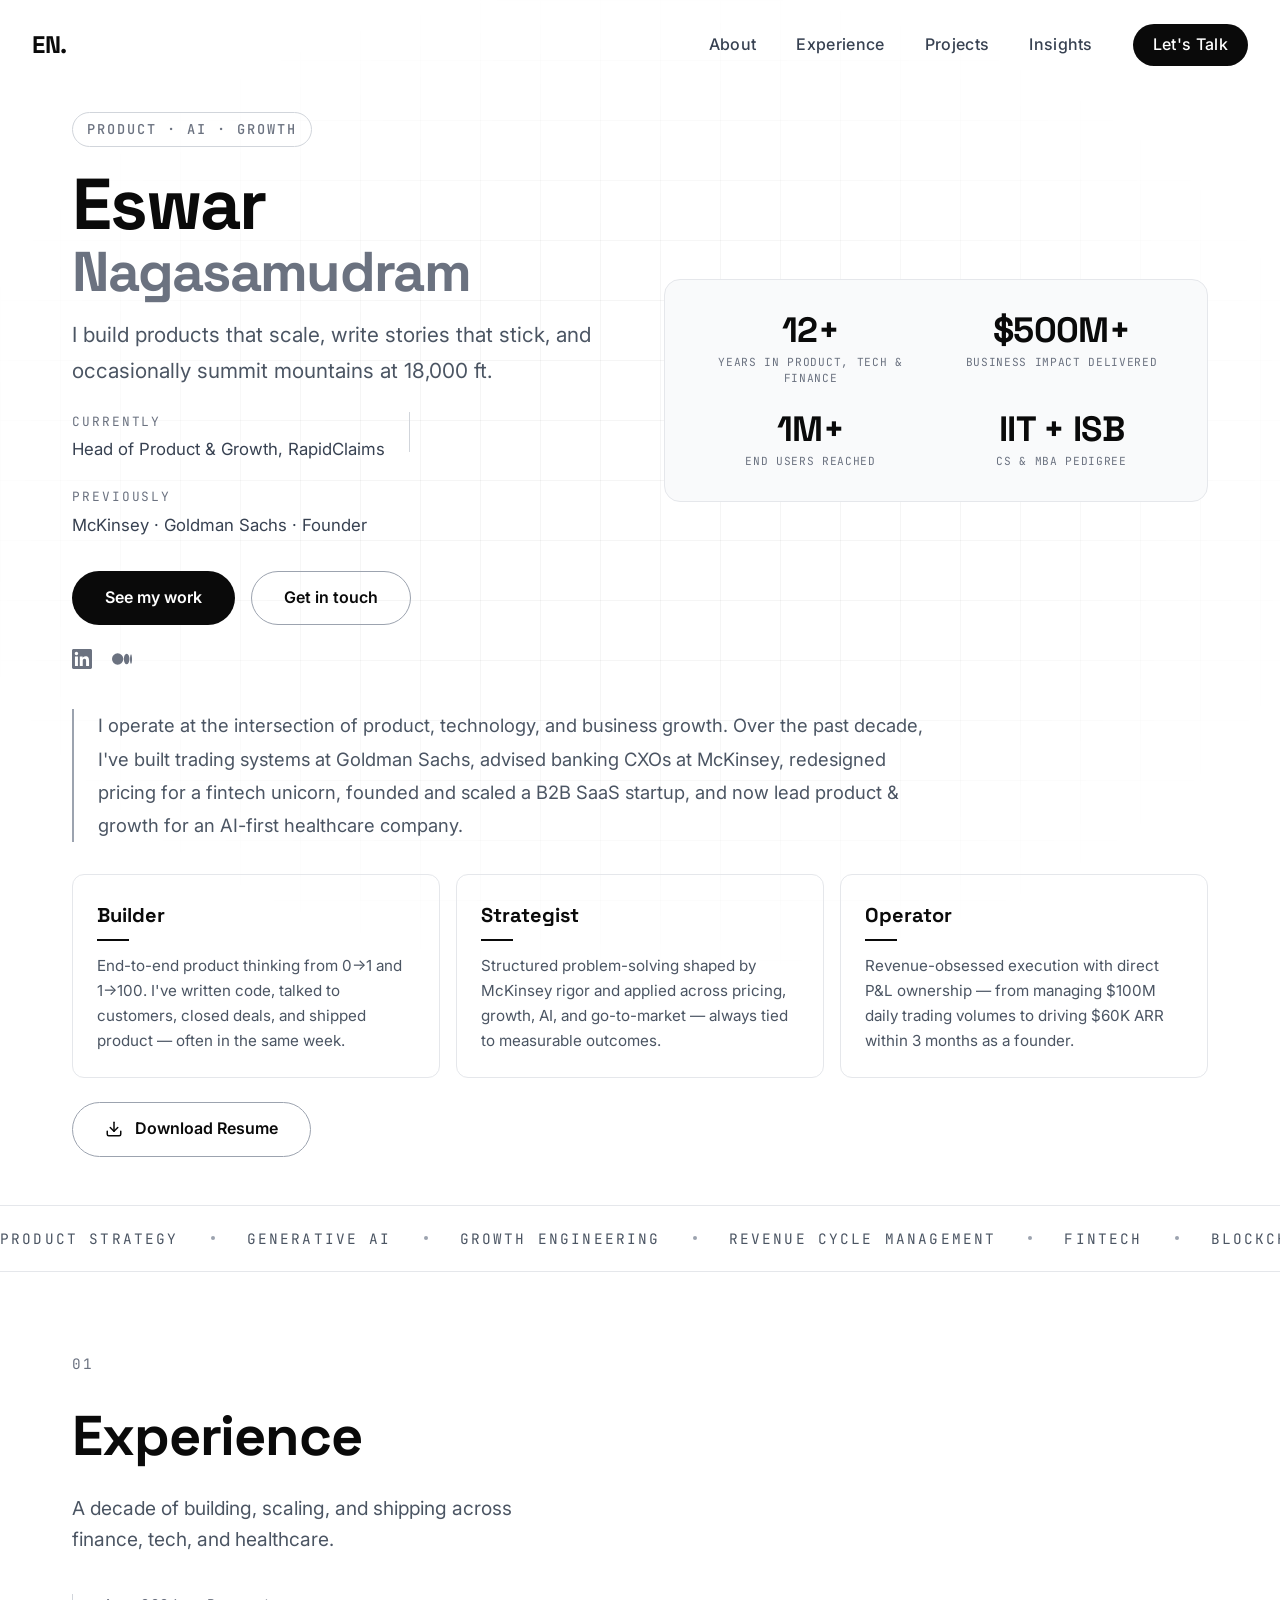
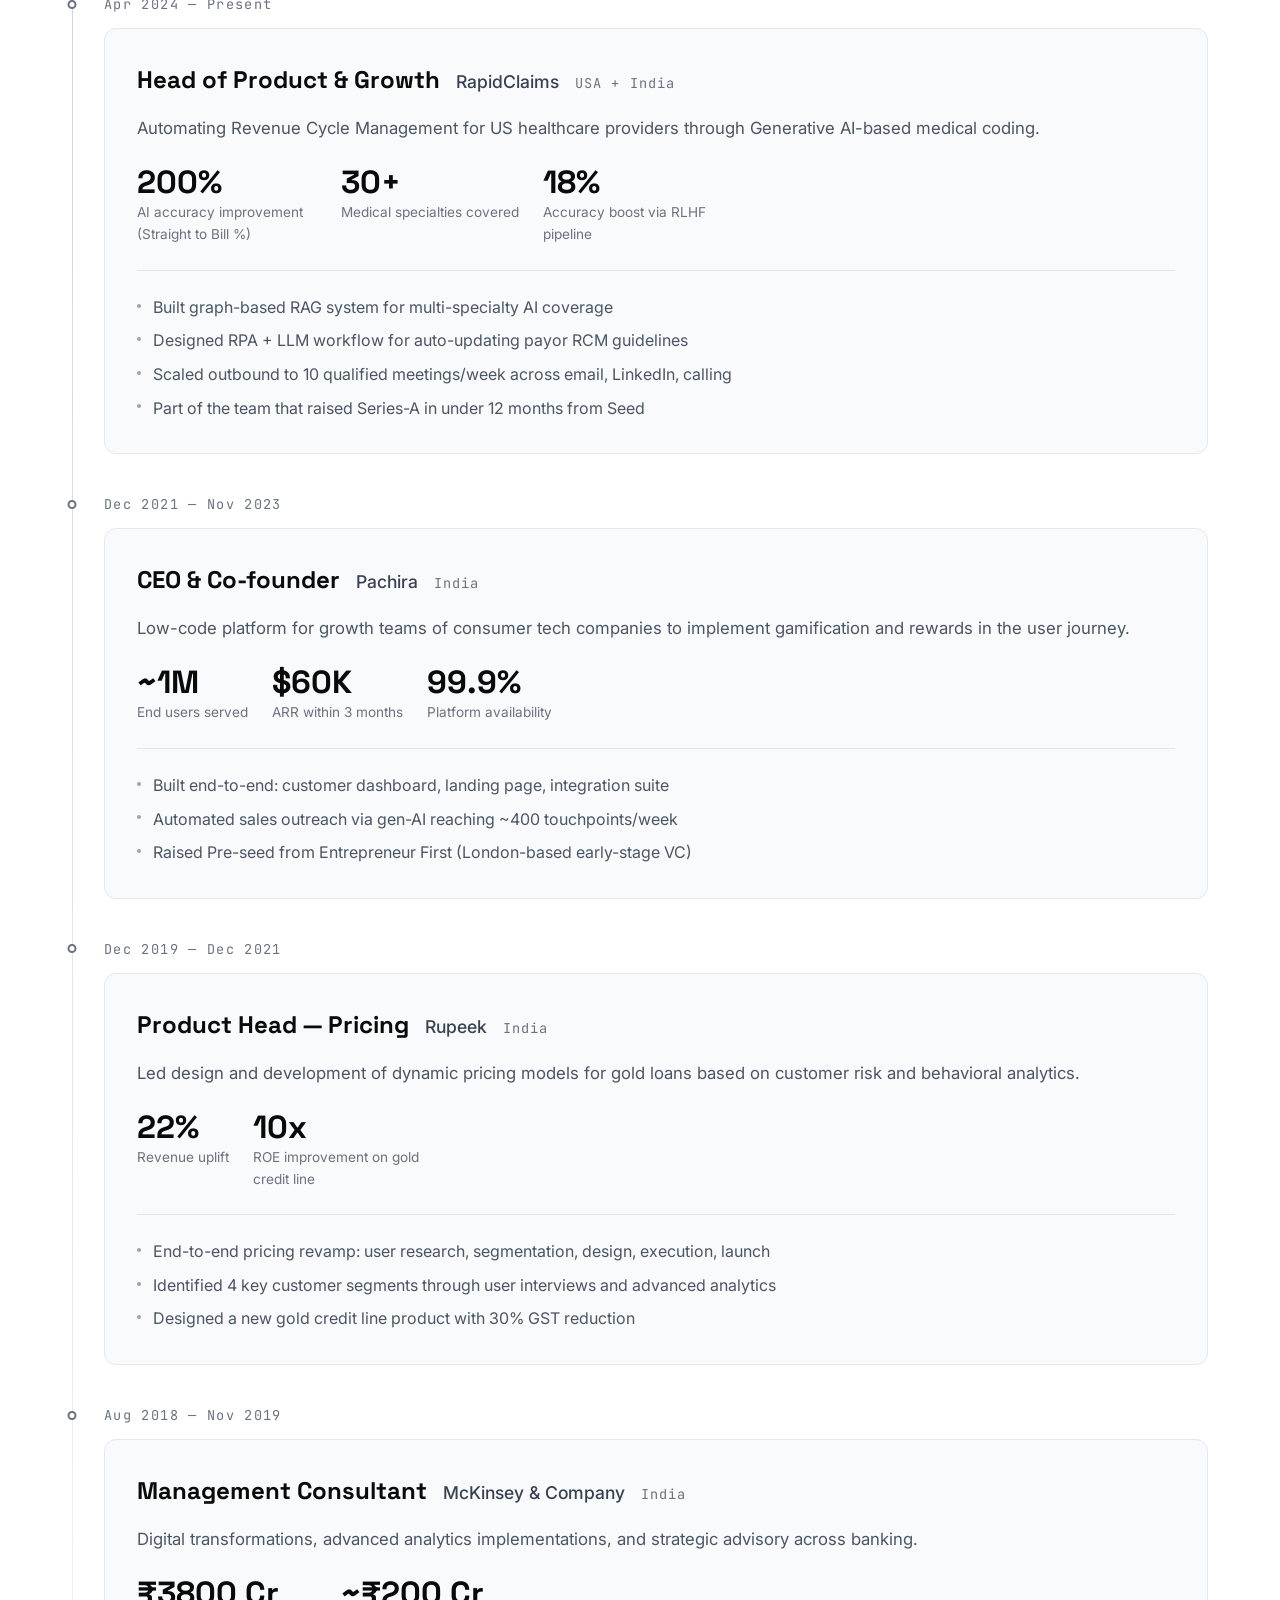
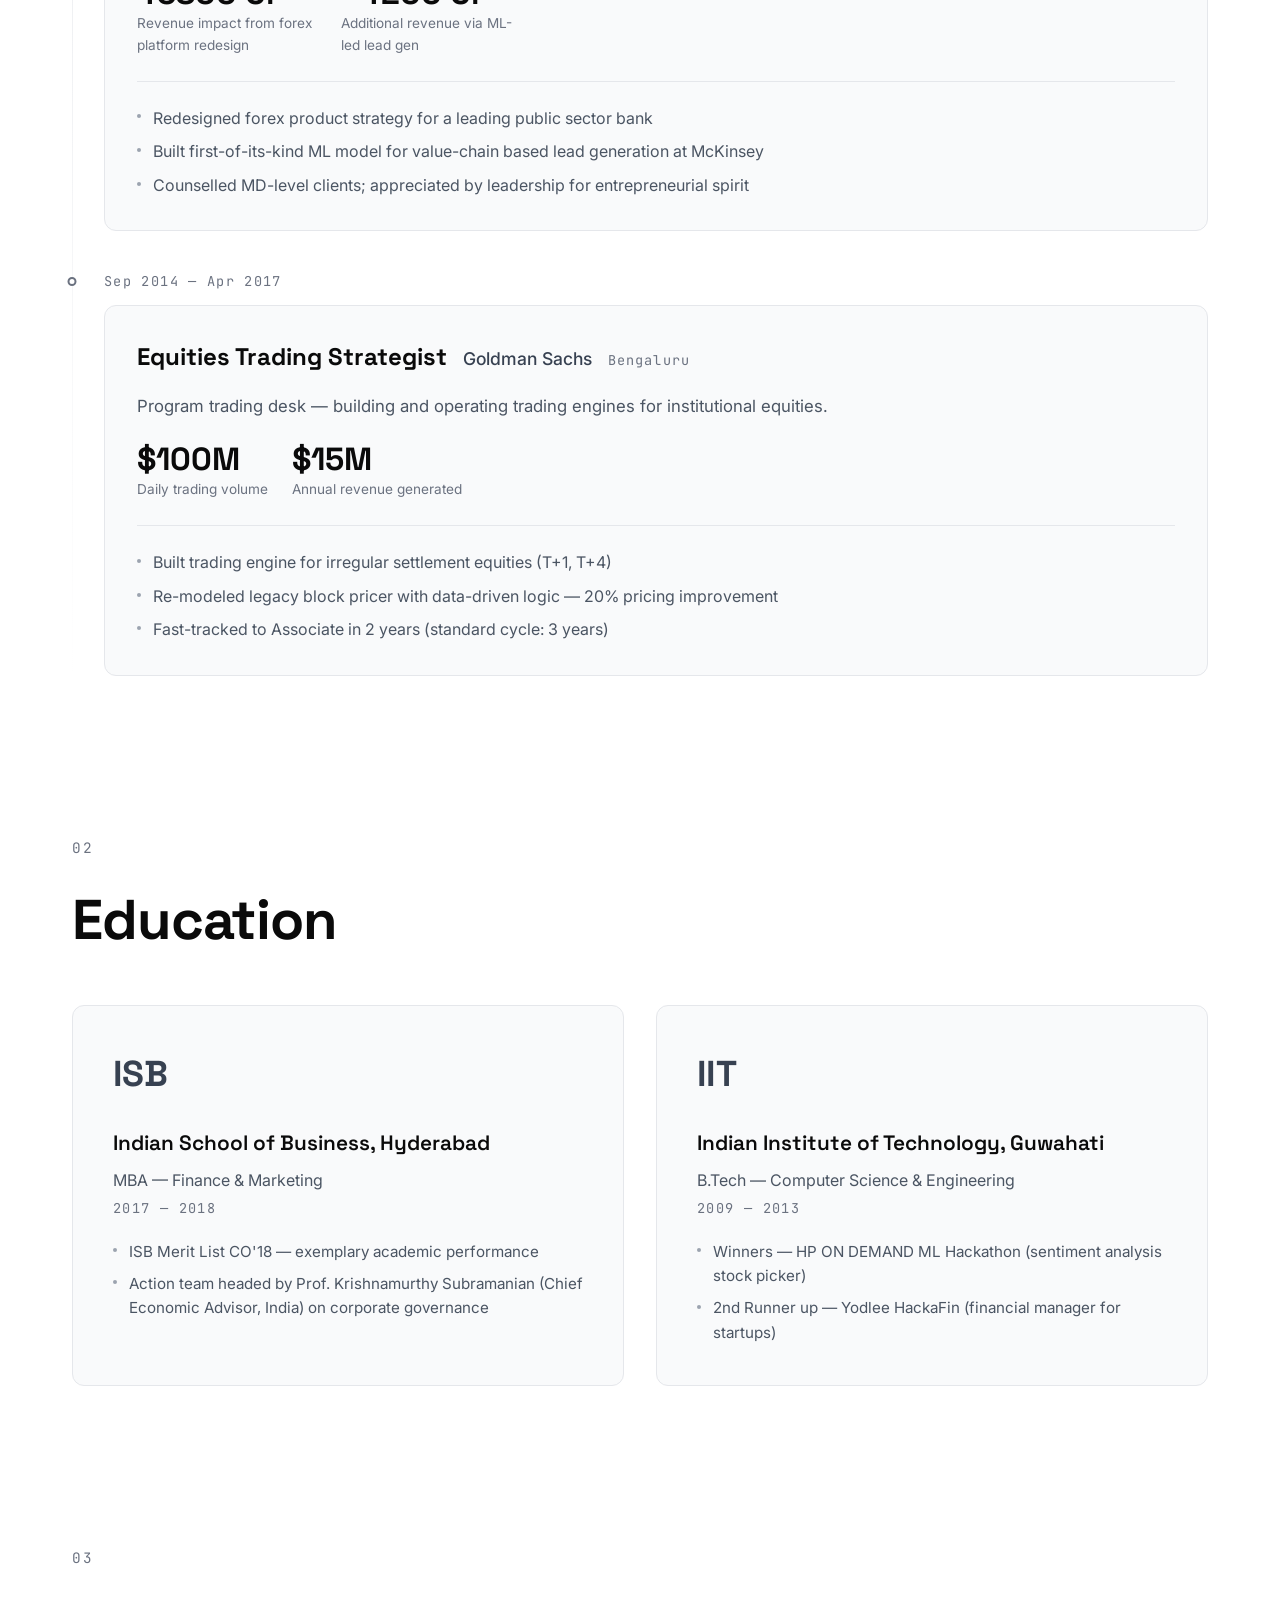
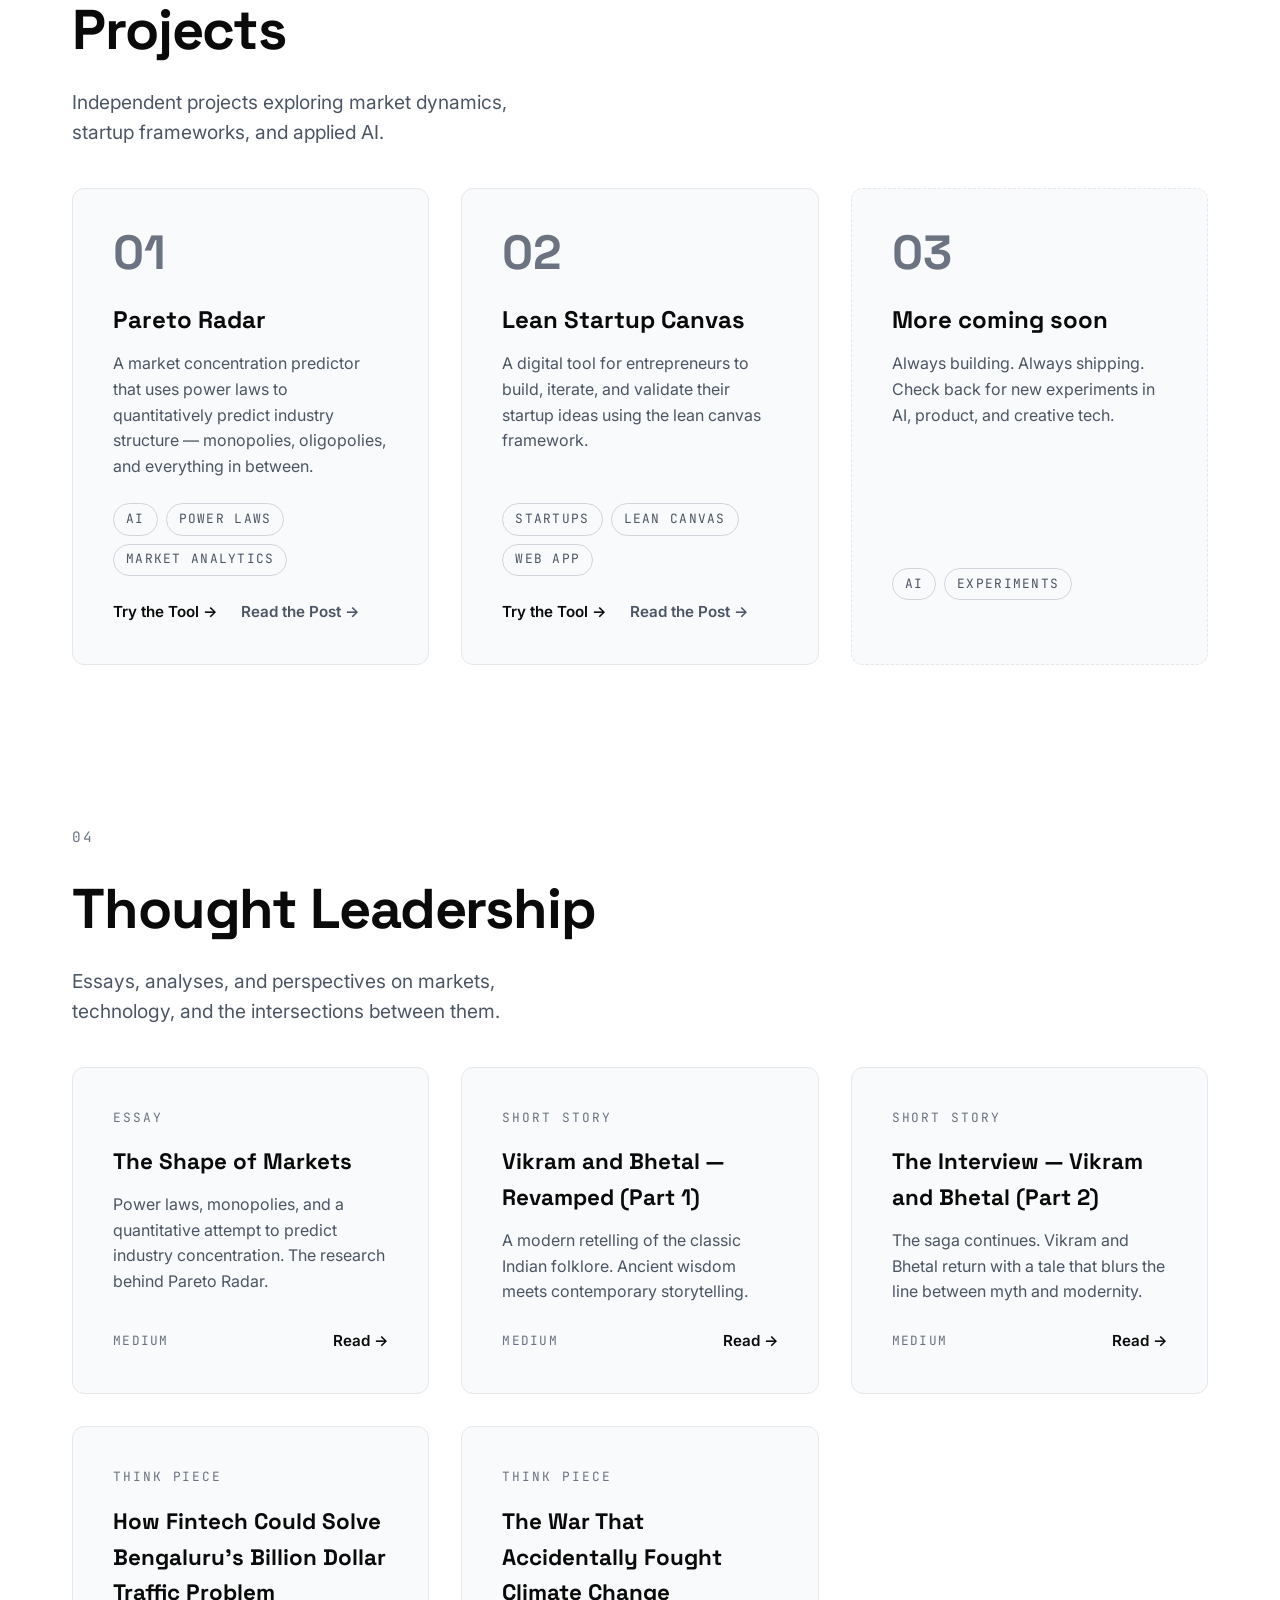
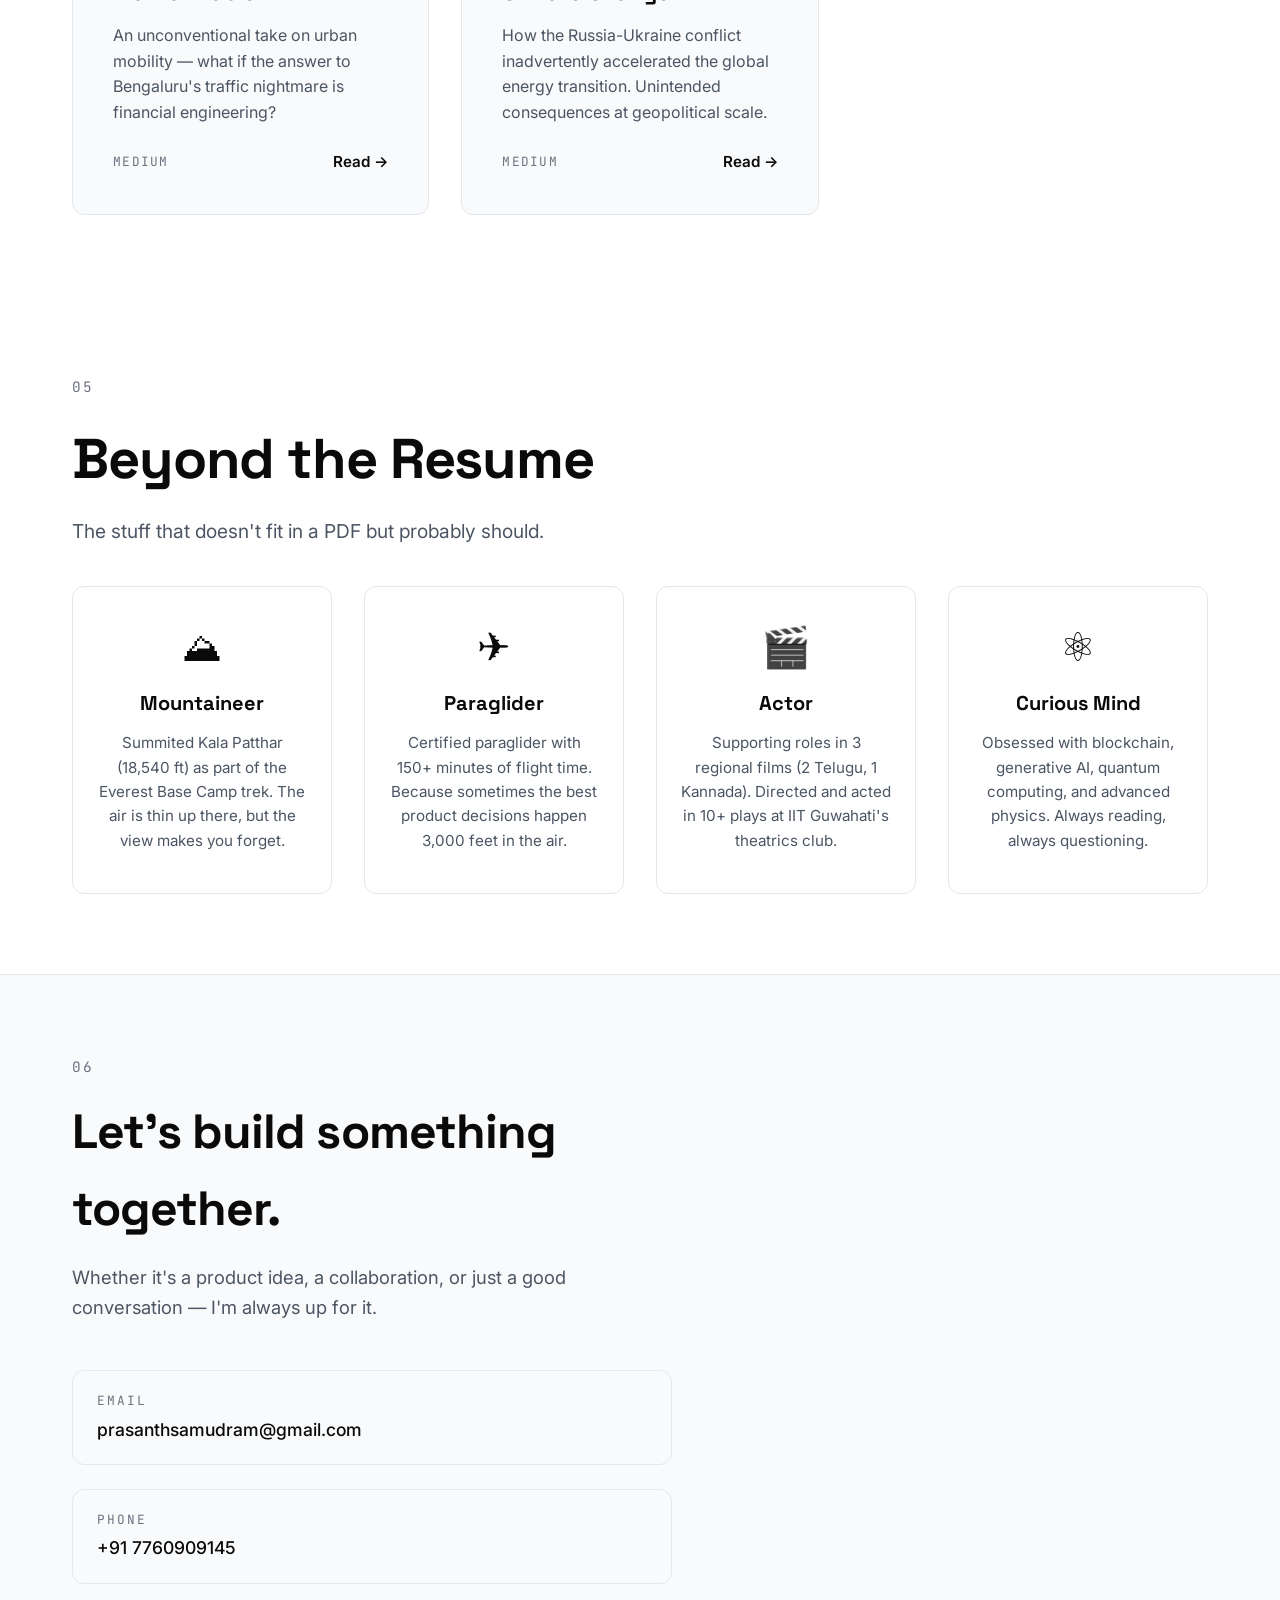
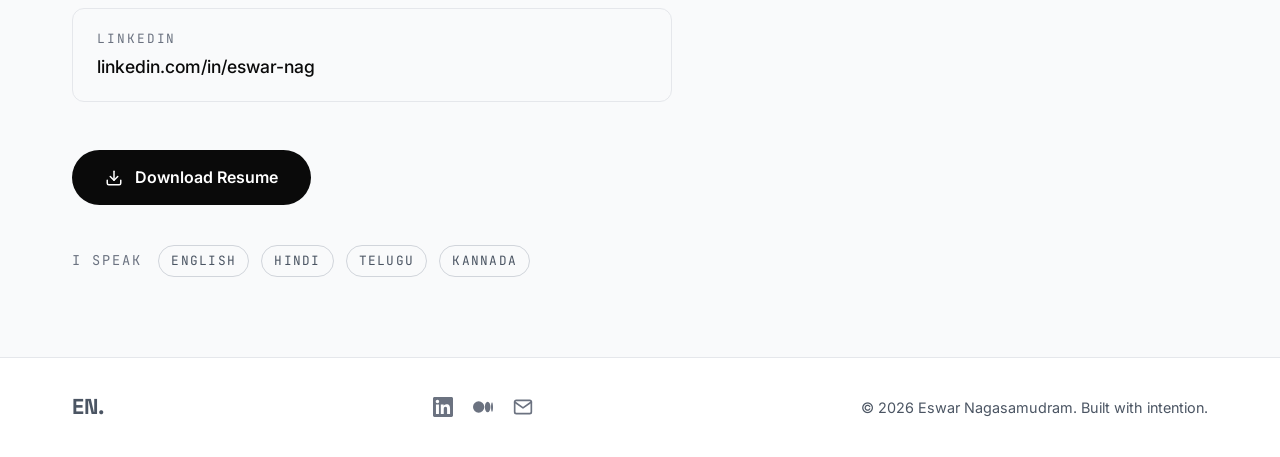
==== index.html @ 184250c2 "Merge About section into hero for a denser, more impactful first impression - Move stats grid (12+, " ====
<!DOCTYPE html>
<html lang="en">
<head>
  <meta charset="UTF-8">
  <meta name="viewport" content="width=device-width, initial-scale=1.0">
  <title>Eswar Nagasamudram — Product, AI &amp; Growth</title>
  <meta name="description" content="Eswar Nagasamudram — Product & Growth Executive. Ex-McKinsey, Goldman Sachs. IIT CS & ISB MBA. Building AI-powered products in healthcare and fintech.">
  <meta property="og:title" content="Eswar Nagasamudram — Product, AI & Growth Executive">
  <meta property="og:description" content="Product & growth executive with experience at McKinsey, Goldman Sachs, and AI-first startups. IIT CS & ISB MBA alumnus.">
  <meta property="og:type" content="website">
  <meta property="og:url" content="https://eswar-got-ai.com">
  <meta name="twitter:card" content="summary">
  <meta name="twitter:title" content="Eswar Nagasamudram — Product, AI & Growth Executive">
  <meta name="twitter:description" content="Product & growth executive. Ex-McKinsey, Goldman Sachs. Building AI-powered products.">
  <link rel="preconnect" href="https://fonts.googleapis.com">
  <link rel="preconnect" href="https://fonts.gstatic.com" crossorigin>
  <link href="https://fonts.googleapis.com/css2?family=Inter:wght@300;400;500;600;700;800;900&family=Space+Grotesk:wght@400;500;600;700&family=JetBrains+Mono:wght@400;500&display=swap" rel="stylesheet">
  <link rel="stylesheet" href="style.css">
</head>
<body>

  <!-- Cursor follower -->
  <div class="cursor-glow" id="cursorGlow"></div>

  <!-- Navigation -->
  <nav class="nav" id="nav">
    <a href="#hero" class="nav__logo">EN.</a>
    <div class="nav__links">
      <a href="#about" class="nav__link">About</a>
      <a href="#experience" class="nav__link">Experience</a>
      <a href="#projects" class="nav__link">Projects</a>
      <a href="#writing" class="nav__link">Insights</a>
      <a href="#contact" class="nav__link nav__link--cta">Let's Talk</a>
    </div>
    <button class="nav__toggle" id="navToggle" aria-label="Toggle menu">
      <span></span><span></span>
    </button>
  </nav>

  <!-- Mobile menu -->
  <div class="mobile-menu" id="mobileMenu">
    <a href="#about" class="mobile-menu__link">About</a>
    <a href="#experience" class="mobile-menu__link">Experience</a>
    <a href="#projects" class="mobile-menu__link">Projects</a>
    <a href="#writing" class="mobile-menu__link">Insights</a>
    <a href="#contact" class="mobile-menu__link">Let's Talk</a>
  </div>

  <!-- Hero -->
  <section class="hero" id="hero">
    <div class="hero__grid-bg"></div>
    <div class="container">
      <div class="hero__top" id="about">
        <div class="hero__intro">
          <div class="hero__badge reveal">Product &middot; AI &middot; Growth</div>
          <h1 class="hero__name reveal">
            <span class="hero__name-line">Eswar</span>
            <span class="hero__name-line hero__name-line--outline">Nagasamudram</span>
          </h1>
          <p class="hero__tagline reveal">
            I build products that scale, write stories that stick, and occasionally summit mountains at 18,000 ft.
          </p>
          <div class="hero__meta reveal">
            <span class="hero__meta-item">
              <span class="hero__meta-label">Currently</span>
              Head of Product &amp; Growth, RapidClaims
            </span>
            <span class="hero__meta-divider"></span>
            <span class="hero__meta-item">
              <span class="hero__meta-label">Previously</span>
              McKinsey &middot; Goldman Sachs &middot; Founder
            </span>
          </div>
          <div class="hero__actions reveal">
            <a href="#experience" class="btn btn--primary">See my work</a>
            <a href="#contact" class="btn btn--ghost">Get in touch</a>
          </div>
          <div class="hero__social reveal">
            <a href="https://www.linkedin.com/in/eswar-nag/" target="_blank" rel="noopener" class="hero__social-link" aria-label="LinkedIn">
              <svg width="20" height="20" viewBox="0 0 24 24" fill="currentColor"><path d="M20.447 20.452h-3.554v-5.569c0-1.328-.027-3.037-1.852-3.037-1.853 0-2.136 1.445-2.136 2.939v5.667H9.351V9h3.414v1.561h.046c.477-.9 1.637-1.85 3.37-1.85 3.601 0 4.267 2.37 4.267 5.455v6.286zM5.337 7.433c-1.144 0-2.063-.926-2.063-2.065 0-1.138.92-2.063 2.063-2.063 1.14 0 2.064.925 2.064 2.063 0 1.139-.925 2.065-2.064 2.065zm1.782 13.019H3.555V9h3.564v11.452zM22.225 0H1.771C.792 0 0 .774 0 1.729v20.542C0 23.227.792 24 1.771 24h20.451C23.2 24 24 23.227 24 22.271V1.729C24 .774 23.2 0 22.222 0h.003z"/></svg>
            </a>
            <a href="https://medium.com/@eswarprasanth" target="_blank" rel="noopener" class="hero__social-link" aria-label="Medium">
              <svg width="20" height="20" viewBox="0 0 24 24" fill="currentColor"><path d="M13.54 12a6.8 6.8 0 01-6.77 6.82A6.8 6.8 0 010 12a6.8 6.8 0 016.77-6.82A6.8 6.8 0 0113.54 12zM20.96 12c0 3.54-1.51 6.42-3.38 6.42-1.87 0-3.39-2.88-3.39-6.42s1.52-6.42 3.39-6.42 3.38 2.88 3.38 6.42M24 12c0 3.17-.53 5.75-1.19 5.75-.66 0-1.19-2.58-1.19-5.75s.53-5.75 1.19-5.75C23.47 6.25 24 8.83 24 12z"/></svg>
            </a>
          </div>
        </div>
        <div class="hero__stats reveal">
          <div class="stat">
            <span class="stat__number">12+</span>
            <span class="stat__label">Years in Product, Tech & Finance</span>
          </div>
          <div class="stat">
            <span class="stat__number">$500M+</span>
            <span class="stat__label">Business Impact Delivered</span>
          </div>
          <div class="stat">
            <span class="stat__number">1M+</span>
            <span class="stat__label">End Users Reached</span>
          </div>
          <div class="stat">
            <span class="stat__number">IIT + ISB</span>
            <span class="stat__label">CS & MBA Pedigree</span>
          </div>
        </div>
      </div>
      <div class="hero__summary reveal">
        <p>I operate at the intersection of product, technology, and business growth. Over the past decade, I've built trading systems at Goldman Sachs, advised banking CXOs at McKinsey, redesigned pricing for a fintech unicorn, founded and scaled a B2B SaaS startup, and now lead product & growth for an AI-first healthcare company.</p>
      </div>
      <div class="hero__pillars reveal">
        <div class="pillar">
          <h3 class="pillar__title">Builder</h3>
          <p class="pillar__desc">End-to-end product thinking from 0→1 and 1→100. I've written code, talked to customers, closed deals, and shipped product — often in the same week.</p>
        </div>
        <div class="pillar">
          <h3 class="pillar__title">Strategist</h3>
          <p class="pillar__desc">Structured problem-solving shaped by McKinsey rigor and applied across pricing, growth, AI, and go-to-market — always tied to measurable outcomes.</p>
        </div>
        <div class="pillar">
          <h3 class="pillar__title">Operator</h3>
          <p class="pillar__desc">Revenue-obsessed execution with direct P&L ownership — from managing $100M daily trading volumes to driving $60K ARR within 3 months as a founder.</p>
        </div>
      </div>
      <div class="hero__cta reveal">
        <a href="EswarNagasamudram_product.pdf" target="_blank" class="btn btn--ghost">
          <svg width="18" height="18" viewBox="0 0 24 24" fill="none" stroke="currentColor" stroke-width="2" stroke-linecap="round" stroke-linejoin="round"><path d="M21 15v4a2 2 0 0 1-2 2H5a2 2 0 0 1-2-2v-4"/><polyline points="7 10 12 15 17 10"/><line x1="12" y1="15" x2="12" y2="3"/></svg>
          Download Resume
        </a>
      </div>
    </div>
  </section>

  <!-- About strip -->
  <section class="about-strip">
    <div class="marquee">
      <div class="marquee__inner">
        <span>Product Strategy</span><span class="marquee__dot"></span>
        <span>Generative AI</span><span class="marquee__dot"></span>
        <span>Growth Engineering</span><span class="marquee__dot"></span>
        <span>Revenue Cycle Management</span><span class="marquee__dot"></span>
        <span>Fintech</span><span class="marquee__dot"></span>
        <span>Blockchain</span><span class="marquee__dot"></span>
        <span>Pricing Analytics</span><span class="marquee__dot"></span>
        <span>Creative Writing</span><span class="marquee__dot"></span>
        <span>Paragliding</span><span class="marquee__dot"></span>
        <span>Product Strategy</span><span class="marquee__dot"></span>
        <span>Generative AI</span><span class="marquee__dot"></span>
        <span>Growth Engineering</span><span class="marquee__dot"></span>
        <span>Revenue Cycle Management</span><span class="marquee__dot"></span>
        <span>Fintech</span><span class="marquee__dot"></span>
        <span>Blockchain</span><span class="marquee__dot"></span>
        <span>Pricing Analytics</span><span class="marquee__dot"></span>
        <span>Creative Writing</span><span class="marquee__dot"></span>
        <span>Paragliding</span><span class="marquee__dot"></span>
      </div>
    </div>
  </section>

  <!-- Experience -->
  <section class="section experience" id="experience">
    <div class="container">
      <div class="section__header reveal">
        <span class="section__number">01</span>
        <h2 class="section__title">Experience</h2>
        <p class="section__subtitle">A decade of building, scaling, and shipping across finance, tech, and healthcare.</p>
      </div>

      <div class="timeline">

        <div class="timeline__item reveal">
          <div class="timeline__marker"></div>
          <div class="timeline__date">Apr 2024 — Present</div>
          <div class="timeline__card">
            <div class="timeline__header">
              <h3 class="timeline__role">Head of Product &amp; Growth</h3>
              <span class="timeline__company">RapidClaims</span>
              <span class="timeline__location">USA + India</span>
            </div>
            <p class="timeline__desc">Automating Revenue Cycle Management for US healthcare providers through Generative AI-based medical coding.</p>
            <div class="timeline__highlights">
              <div class="timeline__highlight">
                <span class="timeline__highlight-metric">200%</span>
                <span class="timeline__highlight-label">AI accuracy improvement (Straight to Bill %)</span>
              </div>
              <div class="timeline__highlight">
                <span class="timeline__highlight-metric">30+</span>
                <span class="timeline__highlight-label">Medical specialties covered</span>
              </div>
              <div class="timeline__highlight">
                <span class="timeline__highlight-metric">18%</span>
                <span class="timeline__highlight-label">Accuracy boost via RLHF pipeline</span>
              </div>
            </div>
            <ul class="timeline__details">
              <li>Built graph-based RAG system for multi-specialty AI coverage</li>
              <li>Designed RPA + LLM workflow for auto-updating payor RCM guidelines</li>
              <li>Scaled outbound to 10 qualified meetings/week across email, LinkedIn, calling</li>
              <li>Part of the team that raised Series-A in under 12 months from Seed</li>
            </ul>
          </div>
        </div>

        <div class="timeline__item reveal">
          <div class="timeline__marker"></div>
          <div class="timeline__date">Dec 2021 — Nov 2023</div>
          <div class="timeline__card">
            <div class="timeline__header">
              <h3 class="timeline__role">CEO &amp; Co-founder</h3>
              <span class="timeline__company">Pachira</span>
              <span class="timeline__location">India</span>
            </div>
            <p class="timeline__desc">Low-code platform for growth teams of consumer tech companies to implement gamification and rewards in the user journey.</p>
            <div class="timeline__highlights">
              <div class="timeline__highlight">
                <span class="timeline__highlight-metric">~1M</span>
                <span class="timeline__highlight-label">End users served</span>
              </div>
              <div class="timeline__highlight">
                <span class="timeline__highlight-metric">$60K</span>
                <span class="timeline__highlight-label">ARR within 3 months</span>
              </div>
              <div class="timeline__highlight">
                <span class="timeline__highlight-metric">99.9%</span>
                <span class="timeline__highlight-label">Platform availability</span>
              </div>
            </div>
            <ul class="timeline__details">
              <li>Built end-to-end: customer dashboard, landing page, integration suite</li>
              <li>Automated sales outreach via gen-AI reaching ~400 touchpoints/week</li>
              <li>Raised Pre-seed from Entrepreneur First (London-based early-stage VC)</li>
            </ul>
          </div>
        </div>

        <div class="timeline__item reveal">
          <div class="timeline__marker"></div>
          <div class="timeline__date">Dec 2019 — Dec 2021</div>
          <div class="timeline__card">
            <div class="timeline__header">
              <h3 class="timeline__role">Product Head — Pricing</h3>
              <span class="timeline__company">Rupeek</span>
              <span class="timeline__location">India</span>
            </div>
            <p class="timeline__desc">Led design and development of dynamic pricing models for gold loans based on customer risk and behavioral analytics.</p>
            <div class="timeline__highlights">
              <div class="timeline__highlight">
                <span class="timeline__highlight-metric">22%</span>
                <span class="timeline__highlight-label">Revenue uplift</span>
              </div>
              <div class="timeline__highlight">
                <span class="timeline__highlight-metric">10x</span>
                <span class="timeline__highlight-label">ROE improvement on gold credit line</span>
              </div>
            </div>
            <ul class="timeline__details">
              <li>End-to-end pricing revamp: user research, segmentation, design, execution, launch</li>
              <li>Identified 4 key customer segments through user interviews and advanced analytics</li>
              <li>Designed a new gold credit line product with 30% GST reduction</li>
            </ul>
          </div>
        </div>

        <div class="timeline__item reveal">
          <div class="timeline__marker"></div>
          <div class="timeline__date">Aug 2018 — Nov 2019</div>
          <div class="timeline__card">
            <div class="timeline__header">
              <h3 class="timeline__role">Management Consultant</h3>
              <span class="timeline__company">McKinsey &amp; Company</span>
              <span class="timeline__location">India</span>
            </div>
            <p class="timeline__desc">Digital transformations, advanced analytics implementations, and strategic advisory across banking.</p>
            <div class="timeline__highlights">
              <div class="timeline__highlight">
                <span class="timeline__highlight-metric">₹3800 Cr</span>
                <span class="timeline__highlight-label">Revenue impact from forex platform redesign</span>
              </div>
              <div class="timeline__highlight">
                <span class="timeline__highlight-metric">~₹200 Cr</span>
                <span class="timeline__highlight-label">Additional revenue via ML-led lead gen</span>
              </div>
            </div>
            <ul class="timeline__details">
              <li>Redesigned forex product strategy for a leading public sector bank</li>
              <li>Built first-of-its-kind ML model for value-chain based lead generation at McKinsey</li>
              <li>Counselled MD-level clients; appreciated by leadership for entrepreneurial spirit</li>
            </ul>
          </div>
        </div>

        <div class="timeline__item reveal">
          <div class="timeline__marker"></div>
          <div class="timeline__date">Sep 2014 — Apr 2017</div>
          <div class="timeline__card">
            <div class="timeline__header">
              <h3 class="timeline__role">Equities Trading Strategist</h3>
              <span class="timeline__company">Goldman Sachs</span>
              <span class="timeline__location">Bengaluru</span>
            </div>
            <p class="timeline__desc">Program trading desk — building and operating trading engines for institutional equities.</p>
            <div class="timeline__highlights">
              <div class="timeline__highlight">
                <span class="timeline__highlight-metric">$100M</span>
                <span class="timeline__highlight-label">Daily trading volume</span>
              </div>
              <div class="timeline__highlight">
                <span class="timeline__highlight-metric">$15M</span>
                <span class="timeline__highlight-label">Annual revenue generated</span>
              </div>
            </div>
            <ul class="timeline__details">
              <li>Built trading engine for irregular settlement equities (T+1, T+4)</li>
              <li>Re-modeled legacy block pricer with data-driven logic — 20% pricing improvement</li>
              <li>Fast-tracked to Associate in 2 years (standard cycle: 3 years)</li>
            </ul>
          </div>
        </div>

      </div>
    </div>
  </section>

  <!-- Education -->
  <section class="section education" id="education">
    <div class="container">
      <div class="section__header reveal">
        <span class="section__number">02</span>
        <h2 class="section__title">Education</h2>
      </div>
      <div class="edu-grid">
        <div class="edu-card reveal">
          <div class="edu-card__logo">ISB</div>
          <h3 class="edu-card__school">Indian School of Business, Hyderabad</h3>
          <p class="edu-card__degree">MBA — Finance &amp; Marketing</p>
          <p class="edu-card__year">2017 — 2018</p>
          <ul class="edu-card__highlights">
            <li>ISB Merit List CO'18 — exemplary academic performance</li>
            <li>Action team headed by Prof. Krishnamurthy Subramanian (Chief Economic Advisor, India) on corporate governance</li>
          </ul>
        </div>
        <div class="edu-card reveal">
          <div class="edu-card__logo">IIT</div>
          <h3 class="edu-card__school">Indian Institute of Technology, Guwahati</h3>
          <p class="edu-card__degree">B.Tech — Computer Science &amp; Engineering</p>
          <p class="edu-card__year">2009 — 2013</p>
          <ul class="edu-card__highlights">
            <li>Winners — HP ON DEMAND ML Hackathon (sentiment analysis stock picker)</li>
            <li>2nd Runner up — Yodlee HackaFin (financial manager for startups)</li>
          </ul>
        </div>
      </div>
    </div>
  </section>

  <!-- Projects -->
  <section class="section projects" id="projects">
    <div class="container">
      <div class="section__header reveal">
        <span class="section__number">03</span>
        <h2 class="section__title">Projects</h2>
        <p class="section__subtitle">Independent projects exploring market dynamics, startup frameworks, and applied AI.</p>
      </div>
      <div class="projects-grid">

        <div class="project-card reveal">
          <div class="project-card__number">01</div>
          <h3 class="project-card__title">Pareto Radar</h3>
          <p class="project-card__desc">A market concentration predictor that uses power laws to quantitatively predict industry structure — monopolies, oligopolies, and everything in between.</p>
          <div class="project-card__tags">
            <span class="tag">AI</span>
            <span class="tag">Power Laws</span>
            <span class="tag">Market Analytics</span>
          </div>
          <div class="project-card__links">
            <a href="https://paretoradar-app.netlify.app/" target="_blank" rel="noopener" class="project-card__link">Try the Tool &rarr;</a>
            <a href="https://medium.com/@eswarprasanth/the-shape-of-markets-power-laws-monopolies-and-a-quantitative-attempt-to-predict-industry-98d240154e02" target="_blank" rel="noopener" class="project-card__link project-card__link--secondary">Read the Post &rarr;</a>
          </div>
        </div>

        <div class="project-card reveal">
          <div class="project-card__number">02</div>
          <h3 class="project-card__title">Lean Startup Canvas</h3>
          <p class="project-card__desc">A digital tool for entrepreneurs to build, iterate, and validate their startup ideas using the lean canvas framework.</p>
          <div class="project-card__tags">
            <span class="tag">Startups</span>
            <span class="tag">Lean Canvas</span>
            <span class="tag">Web App</span>
          </div>
          <div class="project-card__links">
            <a href="https://lean-start-up-canvas.netlify.app/" target="_blank" rel="noopener" class="project-card__link">Try the Tool &rarr;</a>
            <a href="https://www.linkedin.com/feed/update/urn:li:activity:7439911584811950080/" target="_blank" rel="noopener" class="project-card__link project-card__link--secondary">Read the Post &rarr;</a>
          </div>
        </div>

        <div class="project-card project-card--coming reveal">
          <div class="project-card__number">03</div>
          <h3 class="project-card__title">More coming soon</h3>
          <p class="project-card__desc">Always building. Always shipping. Check back for new experiments in AI, product, and creative tech.</p>
          <div class="project-card__tags">
            <span class="tag">AI</span>
            <span class="tag">Experiments</span>
          </div>
        </div>

      </div>
    </div>
  </section>

  <!-- Writing -->
  <section class="section writing" id="writing">
    <div class="container">
      <div class="section__header reveal">
        <span class="section__number">04</span>
        <h2 class="section__title">Thought Leadership</h2>
        <p class="section__subtitle">Essays, analyses, and perspectives on markets, technology, and the intersections between them.</p>
      </div>
      <div class="writing-grid">

        <article class="writing-card reveal">
          <div class="writing-card__type">Essay</div>
          <h3 class="writing-card__title">The Shape of Markets</h3>
          <p class="writing-card__excerpt">Power laws, monopolies, and a quantitative attempt to predict industry concentration. The research behind Pareto Radar.</p>
          <div class="writing-card__footer">
            <span class="writing-card__platform">Medium</span>
            <a href="https://medium.com/@eswarprasanth/the-shape-of-markets-power-laws-monopolies-and-a-quantitative-attempt-to-predict-industry-98d240154e02" target="_blank" rel="noopener" class="writing-card__read">Read &rarr;</a>
          </div>
        </article>

        <article class="writing-card reveal">
          <div class="writing-card__type">Short Story</div>
          <h3 class="writing-card__title">Vikram and Bhetal — Revamped (Part 1)</h3>
          <p class="writing-card__excerpt">A modern retelling of the classic Indian folklore. Ancient wisdom meets contemporary storytelling.</p>
          <div class="writing-card__footer">
            <span class="writing-card__platform">Medium</span>
            <a href="https://medium.com/@eswarprasanth/vikram-and-bhetal-revamped-9a520a093a76" target="_blank" rel="noopener" class="writing-card__read">Read &rarr;</a>
          </div>
        </article>

        <article class="writing-card reveal">
          <div class="writing-card__type">Short Story</div>
          <h3 class="writing-card__title">The Interview — Vikram and Bhetal (Part 2)</h3>
          <p class="writing-card__excerpt">The saga continues. Vikram and Bhetal return with a tale that blurs the line between myth and modernity.</p>
          <div class="writing-card__footer">
            <span class="writing-card__platform">Medium</span>
            <a href="https://medium.com/@eswarprasanth/the-interview-1eab79302383" target="_blank" rel="noopener" class="writing-card__read">Read &rarr;</a>
          </div>
        </article>

        <article class="writing-card reveal">
          <div class="writing-card__type">Think Piece</div>
          <h3 class="writing-card__title">How Fintech Could Solve Bengaluru's Billion Dollar Traffic Problem</h3>
          <p class="writing-card__excerpt">An unconventional take on urban mobility — what if the answer to Bengaluru's traffic nightmare is financial engineering?</p>
          <div class="writing-card__footer">
            <span class="writing-card__platform">Medium</span>
            <a href="https://medium.com/@eswarprasanth/how-fin-tech-could-solve-bengalurus-billion-dollar-traffic-problem-05c61de27388" target="_blank" rel="noopener" class="writing-card__read">Read &rarr;</a>
          </div>
        </article>

        <article class="writing-card reveal">
          <div class="writing-card__type">Think Piece</div>
          <h3 class="writing-card__title">The War That Accidentally Fought Climate Change</h3>
          <p class="writing-card__excerpt">How the Russia-Ukraine conflict inadvertently accelerated the global energy transition. Unintended consequences at geopolitical scale.</p>
          <div class="writing-card__footer">
            <span class="writing-card__platform">Medium</span>
            <a href="https://medium.com/@eswarprasanth/the-war-that-accidentally-fought-climate-change-05bc7efc87f2" target="_blank" rel="noopener" class="writing-card__read">Read &rarr;</a>
          </div>
        </article>

      </div>
    </div>
  </section>

  <!-- Extracurriculars / The Other Side -->
  <section class="section extras" id="extras">
    <div class="container">
      <div class="section__header reveal">
        <span class="section__number">05</span>
        <h2 class="section__title">Beyond the Resume</h2>
        <p class="section__subtitle">The stuff that doesn't fit in a PDF but probably should.</p>
      </div>
      <div class="extras-grid">
        <div class="extra-card reveal">
          <div class="extra-card__icon">&#9968;</div>
          <h3 class="extra-card__title">Mountaineer</h3>
          <p class="extra-card__desc">Summited Kala Patthar (18,540 ft) as part of the Everest Base Camp trek. The air is thin up there, but the view makes you forget.</p>
        </div>
        <div class="extra-card reveal">
          <div class="extra-card__icon">&#9992;</div>
          <h3 class="extra-card__title">Paraglider</h3>
          <p class="extra-card__desc">Certified paraglider with 150+ minutes of flight time. Because sometimes the best product decisions happen 3,000 feet in the air.</p>
        </div>
        <div class="extra-card reveal">
          <div class="extra-card__icon">&#127916;</div>
          <h3 class="extra-card__title">Actor</h3>
          <p class="extra-card__desc">Supporting roles in 3 regional films (2 Telugu, 1 Kannada). Directed and acted in 10+ plays at IIT Guwahati's theatrics club.</p>
        </div>
        <div class="extra-card reveal">
          <div class="extra-card__icon">&#9883;</div>
          <h3 class="extra-card__title">Curious Mind</h3>
          <p class="extra-card__desc">Obsessed with blockchain, generative AI, quantum computing, and advanced physics. Always reading, always questioning.</p>
        </div>
      </div>
    </div>
  </section>

  <!-- Contact -->
  <section class="section contact" id="contact">
    <div class="container">
      <div class="contact__content reveal">
        <span class="section__number">06</span>
        <h2 class="contact__title">Let's build something together.</h2>
        <p class="contact__desc">Whether it's a product idea, a collaboration, or just a good conversation — I'm always up for it.</p>
        <div class="contact__links">
          <a href="mailto:prasanthsamudram@gmail.com" class="contact__link">
            <span class="contact__link-label">Email</span>
            <span class="contact__link-value">prasanthsamudram@gmail.com</span>
          </a>
          <a href="tel:+917760909145" class="contact__link">
            <span class="contact__link-label">Phone</span>
            <span class="contact__link-value">+91 7760909145</span>
          </a>
          <a href="https://www.linkedin.com/in/eswar-nag/" target="_blank" rel="noopener" class="contact__link">
            <span class="contact__link-label">LinkedIn</span>
            <span class="contact__link-value">linkedin.com/in/eswar-nag</span>
          </a>
        </div>
        <div class="contact__actions">
          <a href="EswarNagasamudram_product.pdf" target="_blank" class="btn btn--primary">
            <svg width="18" height="18" viewBox="0 0 24 24" fill="none" stroke="currentColor" stroke-width="2" stroke-linecap="round" stroke-linejoin="round"><path d="M21 15v4a2 2 0 0 1-2 2H5a2 2 0 0 1-2-2v-4"/><polyline points="7 10 12 15 17 10"/><line x1="12" y1="15" x2="12" y2="3"/></svg>
            Download Resume
          </a>
        </div>
        <div class="contact__languages">
          <span class="contact__lang-label">I speak</span>
          <span class="tag">English</span>
          <span class="tag">Hindi</span>
          <span class="tag">Telugu</span>
          <span class="tag">Kannada</span>
        </div>
      </div>
    </div>
  </section>

  <!-- Footer -->
  <footer class="footer">
    <div class="container footer__inner">
      <span class="footer__logo">EN.</span>
      <div class="footer__social">
        <a href="https://www.linkedin.com/in/eswar-nag/" target="_blank" rel="noopener" class="footer__social-link" aria-label="LinkedIn">
          <svg width="20" height="20" viewBox="0 0 24 24" fill="currentColor"><path d="M20.447 20.452h-3.554v-5.569c0-1.328-.027-3.037-1.852-3.037-1.853 0-2.136 1.445-2.136 2.939v5.667H9.351V9h3.414v1.561h.046c.477-.9 1.637-1.85 3.37-1.85 3.601 0 4.267 2.37 4.267 5.455v6.286zM5.337 7.433c-1.144 0-2.063-.926-2.063-2.065 0-1.138.92-2.063 2.063-2.063 1.14 0 2.064.925 2.064 2.063 0 1.139-.925 2.065-2.064 2.065zm1.782 13.019H3.555V9h3.564v11.452zM22.225 0H1.771C.792 0 0 .774 0 1.729v20.542C0 23.227.792 24 1.771 24h20.451C23.2 24 24 23.227 24 22.271V1.729C24 .774 23.2 0 22.222 0h.003z"/></svg>
        </a>
        <a href="https://medium.com/@eswarprasanth" target="_blank" rel="noopener" class="footer__social-link" aria-label="Medium">
          <svg width="20" height="20" viewBox="0 0 24 24" fill="currentColor"><path d="M13.54 12a6.8 6.8 0 01-6.77 6.82A6.8 6.8 0 010 12a6.8 6.8 0 016.77-6.82A6.8 6.8 0 0113.54 12zM20.96 12c0 3.54-1.51 6.42-3.38 6.42-1.87 0-3.39-2.88-3.39-6.42s1.52-6.42 3.39-6.42 3.38 2.88 3.38 6.42M24 12c0 3.17-.53 5.75-1.19 5.75-.66 0-1.19-2.58-1.19-5.75s.53-5.75 1.19-5.75C23.47 6.25 24 8.83 24 12z"/></svg>
        </a>
        <a href="mailto:prasanthsamudram@gmail.com" class="footer__social-link" aria-label="Email">
          <svg width="20" height="20" viewBox="0 0 24 24" fill="none" stroke="currentColor" stroke-width="2" stroke-linecap="round" stroke-linejoin="round"><path d="M4 4h16c1.1 0 2 .9 2 2v12c0 1.1-.9 2-2 2H4c-1.1 0-2-.9-2-2V6c0-1.1.9-2 2-2z"/><polyline points="22,6 12,13 2,6"/></svg>
        </a>
      </div>
      <span class="footer__copy">&copy; 2026 Eswar Nagasamudram. Built with intention.</span>
    </div>
  </footer>

  <script src="script.js"></script>
</body>
</html>
---- style.css ----
/* ============================================
   ESWAR NAGASAMUDRAM — PERSONAL WEBSITE
   Black & White. Trendy. Official.
   ============================================ */

/* --- Reset & Base --- */
*, *::before, *::after {
  margin: 0;
  padding: 0;
  box-sizing: border-box;
}

:root {
  --black: #ffffff;
  --white: #0a0a0a;
  --gray-50: #111827;
  --gray-100: #1f2937;
  --gray-200: #374151;
  --gray-300: #4b5563;
  --gray-400: #6b7280;
  --gray-500: #9ca3af;
  --gray-600: #9ca3af;
  --gray-700: #d1d5db;
  --gray-800: #e5e7eb;
  --gray-900: #f9fafb;
  --font-sans: 'Inter', -apple-system, BlinkMacSystemFont, sans-serif;
  --font-display: 'Space Grotesk', 'Inter', sans-serif;
  --font-mono: 'JetBrains Mono', 'SF Mono', monospace;
  --transition: cubic-bezier(0.16, 1, 0.3, 1);
}

html {
  scroll-behavior: smooth;
  font-size: 16px;
  -webkit-font-smoothing: antialiased;
  -moz-osx-font-smoothing: grayscale;
}

body {
  font-family: var(--font-sans);
  background: var(--black);
  color: var(--white);
  line-height: 1.6;
  overflow-x: hidden;
}

a {
  color: inherit;
  text-decoration: none;
}

ul {
  list-style: none;
}

img {
  max-width: 100%;
  display: block;
}

.container {
  max-width: 1200px;
  margin: 0 auto;
  padding: 0 2rem;
}

/* --- Cursor Glow --- */
.cursor-glow {
  position: fixed;
  width: 600px;
  height: 600px;
  border-radius: 50%;
  background: radial-gradient(circle, rgba(0,0,0,0.04) 0%, transparent 70%);
  pointer-events: none;
  z-index: 0;
  transform: translate(-50%, -50%);
  transition: transform 0.1s ease-out;
  display: none;
}

@media (min-width: 768px) {
  .cursor-glow { display: none; }
}

/* --- Reveal Animation --- */
.reveal {
  opacity: 0;
  transform: translateY(40px);
  transition: opacity 0.8s var(--transition), transform 0.8s var(--transition);
}

.reveal.revealed {
  opacity: 1;
  transform: translateY(0);
}

/* --- Navigation --- */
.nav {
  position: fixed;
  top: 0;
  left: 0;
  right: 0;
  z-index: 100;
  padding: 1.5rem 2rem;
  display: flex;
  align-items: center;
  justify-content: space-between;
  transition: background 0.4s ease, padding 0.4s ease, backdrop-filter 0.4s ease;
}

.nav.scrolled {
  background: rgba(255, 255, 255, 0.92);
  backdrop-filter: blur(20px);
  -webkit-backdrop-filter: blur(20px);
  padding: 1rem 2rem;
  border-bottom: 1px solid rgba(0,0,0,0.06);
}

.nav__logo {
  font-family: var(--font-display);
  font-size: 1.5rem;
  font-weight: 700;
  letter-spacing: -0.02em;
  transition: opacity 0.3s;
}

.nav__logo:hover {
  opacity: 0.7;
}

.nav__links {
  display: none;
  align-items: center;
  gap: 2.5rem;
}

@media (min-width: 768px) {
  .nav__links { display: flex; }
}

.nav__link {
  font-size: 1rem;
  font-weight: 500;
  letter-spacing: 0.02em;
  color: var(--gray-200);
  transition: color 0.3s;
  position: relative;
}

.nav__link::after {
  content: '';
  position: absolute;
  bottom: -4px;
  left: 0;
  width: 0;
  height: 1px;
  background: var(--white);
  transition: width 0.3s var(--transition);
}

.nav__link:hover {
  color: var(--white);
}

.nav__link:hover::after {
  width: 100%;
}

.nav__link--cta {
  color: var(--black);
  background: var(--white);
  padding: 0.5rem 1.25rem;
  border-radius: 100px;
  transition: background 0.3s, transform 0.3s;
}

.nav__link--cta::after {
  display: none;
}

.nav__link--cta:hover {
  color: var(--black);
  background: var(--gray-200);
  transform: scale(1.05);
}

.nav__toggle {
  display: flex;
  flex-direction: column;
  gap: 6px;
  background: none;
  border: none;
  cursor: pointer;
  padding: 4px;
  z-index: 110;
}

@media (min-width: 768px) {
  .nav__toggle { display: none; }
}

.nav__toggle span {
  display: block;
  width: 24px;
  height: 2px;
  background: var(--white);
  transition: transform 0.3s, opacity 0.3s;
}

.nav__toggle.active span:first-child {
  transform: translateY(4px) rotate(45deg);
}

.nav__toggle.active span:last-child {
  transform: translateY(-4px) rotate(-45deg);
}

/* --- Mobile Menu --- */
.mobile-menu {
  position: fixed;
  top: 0;
  left: 0;
  right: 0;
  bottom: 0;
  z-index: 99;
  background: rgba(255, 255, 255, 0.98);
  display: flex;
  flex-direction: column;
  align-items: center;
  justify-content: center;
  gap: 2rem;
  opacity: 0;
  pointer-events: none;
  transition: opacity 0.4s ease;
}

.mobile-menu.active {
  opacity: 1;
  pointer-events: all;
}

.mobile-menu__link {
  font-family: var(--font-display);
  font-size: 2rem;
  font-weight: 600;
  color: var(--gray-200);
  transition: color 0.3s;
}

.mobile-menu__link:hover {
  color: var(--white);
}

/* --- Hero --- */
.hero {
  position: relative;
  overflow: hidden;
  padding: 7rem 0 3rem;
}

.hero__grid-bg {
  position: absolute;
  inset: 0;
  background-image:
    linear-gradient(rgba(0,0,0,0.04) 1px, transparent 1px),
    linear-gradient(90deg, rgba(0,0,0,0.04) 1px, transparent 1px);
  background-size: 60px 60px;
  mask-image: radial-gradient(ellipse 80% 60% at 50% 40%, black 30%, transparent 70%);
  -webkit-mask-image: radial-gradient(ellipse 80% 60% at 50% 40%, black 30%, transparent 70%);
}

.hero__top {
  display: grid;
  grid-template-columns: 1fr;
  gap: 2.5rem;
  position: relative;
  z-index: 1;
  margin-bottom: 2.5rem;
}

@media (min-width: 768px) {
  .hero__top {
    grid-template-columns: 1fr 1fr;
    gap: 3rem;
    align-items: start;
  }
}

.hero__intro {
  position: relative;
  z-index: 1;
}

.hero__badge {
  display: inline-block;
  font-family: var(--font-mono);
  font-size: 0.85rem;
  font-weight: 500;
  letter-spacing: 0.15em;
  text-transform: uppercase;
  color: var(--gray-400);
  border: 1px solid var(--gray-700);
  padding: 0.35rem 0.85rem;
  border-radius: 100px;
  margin-bottom: 1.25rem;
}

.hero__name {
  font-family: var(--font-display);
  font-weight: 800;
  line-height: 1.05;
  margin-bottom: 1rem;
}

.hero__name-line {
  display: block;
  font-size: clamp(2.5rem, 6vw, 4.5rem);
  letter-spacing: -0.03em;
}

.hero__name-line--outline {
  -webkit-text-stroke: 0;
  color: var(--gray-400);
  font-size: clamp(2rem, 5vw, 3.5rem);
}

.hero__tagline {
  font-size: clamp(1.05rem, 2vw, 1.3rem);
  color: var(--gray-300);
  max-width: 560px;
  line-height: 1.7;
  margin-bottom: 1.5rem;
}

.hero__meta {
  display: flex;
  flex-wrap: wrap;
  gap: 1.5rem;
  align-items: flex-start;
  margin-bottom: 2rem;
}

.hero__meta-item {
  font-size: 1.05rem;
  color: var(--gray-200);
  display: flex;
  flex-direction: column;
  gap: 0.25rem;
}

.hero__meta-label {
  font-family: var(--font-mono);
  font-size: 0.8rem;
  text-transform: uppercase;
  letter-spacing: 0.15em;
  color: var(--gray-400);
}

.hero__meta-divider {
  width: 1px;
  height: 40px;
  background: var(--gray-700);
  align-self: stretch;
}

.hero__actions {
  display: flex;
  gap: 1rem;
  flex-wrap: wrap;
}

/* --- Buttons --- */
.btn {
  display: inline-flex;
  align-items: center;
  gap: 0.5rem;
  font-family: var(--font-sans);
  font-size: 1rem;
  font-weight: 600;
  padding: 0.85rem 2rem;
  border-radius: 100px;
  border: 1px solid transparent;
  cursor: pointer;
  transition: all 0.3s var(--transition);
}

.btn--primary {
  background: var(--white);
  color: var(--black);
}

.btn--primary:hover {
  background: var(--gray-200);
  transform: translateY(-2px);
  box-shadow: 0 10px 40px rgba(0,0,0,0.08);
}

.btn--ghost {
  background: transparent;
  color: var(--white);
  border-color: var(--gray-600);
}

.btn--ghost:hover {
  border-color: var(--white);
  transform: translateY(-2px);
}

/* --- Scroll Indicator --- */
.hero__scroll-indicator {
  display: none;
  position: absolute;
  bottom: 2rem;
  right: 2rem;
  flex-direction: column;
  align-items: center;
  gap: 0.75rem;
  color: var(--gray-400);
  font-size: 0.8rem;
  font-family: var(--font-mono);
  text-transform: uppercase;
  letter-spacing: 0.2em;
}

.hero__scroll-line {
  width: 1px;
  height: 60px;
  background: linear-gradient(to bottom, var(--white), transparent);
  animation: scrollPulse 2s ease-in-out infinite;
}

@keyframes scrollPulse {
  0%, 100% { opacity: 0.3; transform: scaleY(0.6); }
  50% { opacity: 1; transform: scaleY(1); }
}

/* --- Marquee / About Strip --- */
.about-strip {
  border-top: 1px solid var(--gray-800);
  border-bottom: 1px solid var(--gray-800);
  padding: 1.25rem 0;
  overflow: hidden;
}

.marquee {
  overflow: hidden;
  white-space: nowrap;
}

.marquee__inner {
  display: inline-flex;
  align-items: center;
  gap: 2rem;
  animation: marquee 30s linear infinite;
}

.marquee__inner span {
  font-family: var(--font-mono);
  font-size: 0.9rem;
  text-transform: uppercase;
  letter-spacing: 0.15em;
  color: var(--gray-300);
  flex-shrink: 0;
}

.marquee__dot {
  width: 4px !important;
  height: 4px;
  background: var(--gray-600);
  border-radius: 50%;
  display: inline-block;
}

@keyframes marquee {
  0% { transform: translateX(0); }
  100% { transform: translateX(-50%); }
}

/* --- Sections --- */
.section {
  padding: 5rem 0;
  position: relative;
}

.section__header {
  margin-bottom: 2.5rem;
}

.section__number {
  display: block;
  font-family: var(--font-mono);
  font-size: 0.9rem;
  color: var(--gray-400);
  letter-spacing: 0.15em;
  margin-bottom: 1rem;
}

.section__title {
  font-family: var(--font-display);
  font-size: clamp(2rem, 5vw, 3.5rem);
  font-weight: 700;
  letter-spacing: -0.02em;
  margin-bottom: 0.75rem;
}

.section__subtitle {
  font-size: 1.2rem;
  color: var(--gray-300);
  max-width: 500px;
}

/* --- Timeline --- */
.timeline {
  position: relative;
  padding-left: 2rem;
}

.timeline::before {
  content: '';
  position: absolute;
  left: 0;
  top: 0;
  bottom: 0;
  width: 1px;
  background: linear-gradient(to bottom, var(--gray-700), var(--gray-800), transparent);
}

.timeline__item {
  position: relative;
  margin-bottom: 2.5rem;
}

.timeline__item:last-child {
  margin-bottom: 0;
}

.timeline__marker {
  position: absolute;
  left: -2rem;
  top: 0.35rem;
  width: 9px;
  height: 9px;
  border-radius: 50%;
  background: var(--black);
  border: 2px solid var(--gray-400);
  transform: translateX(-50%);
  z-index: 1;
  transition: background 0.3s, border-color 0.3s, box-shadow 0.3s;
}

.timeline__item:hover .timeline__marker {
  background: var(--white);
  border-color: var(--white);
  box-shadow: 0 0 20px rgba(0,0,0,0.12);
}

.timeline__date {
  font-family: var(--font-mono);
  font-size: 0.85rem;
  color: var(--gray-400);
  letter-spacing: 0.1em;
  margin-bottom: 0.75rem;
}

.timeline__card {
  background: var(--gray-900);
  border: 1px solid var(--gray-800);
  border-radius: 12px;
  padding: 2rem;
  transition: border-color 0.3s, transform 0.3s;
}

.timeline__card:hover {
  border-color: var(--gray-600);
  transform: translateX(4px);
}

.timeline__header {
  margin-bottom: 1rem;
  display: flex;
  flex-wrap: wrap;
  align-items: baseline;
  gap: 0.5rem 1rem;
}

.timeline__role {
  font-family: var(--font-display);
  font-size: 1.5rem;
  font-weight: 700;
}

.timeline__company {
  font-size: 1.1rem;
  color: var(--gray-200);
  font-weight: 500;
}

.timeline__location {
  font-family: var(--font-mono);
  font-size: 0.85rem;
  color: var(--gray-400);
  letter-spacing: 0.08em;
}

.timeline__desc {
  font-size: 1.05rem;
  color: var(--gray-300);
  margin-bottom: 1.5rem;
  line-height: 1.6;
}

.timeline__highlights {
  display: flex;
  flex-wrap: wrap;
  gap: 1.5rem;
  margin-bottom: 1.5rem;
  padding-bottom: 1.5rem;
  border-bottom: 1px solid var(--gray-800);
}

.timeline__highlight {
  display: flex;
  flex-direction: column;
  gap: 0.25rem;
}

.timeline__highlight-metric {
  font-family: var(--font-display);
  font-size: 2rem;
  font-weight: 700;
  line-height: 1;
}

.timeline__highlight-label {
  font-size: 0.85rem;
  color: var(--gray-400);
  max-width: 180px;
}

.timeline__details {
  display: flex;
  flex-direction: column;
  gap: 0.5rem;
}

.timeline__details li {
  font-size: 1rem;
  color: var(--gray-300);
  padding-left: 1rem;
  position: relative;
}

.timeline__details li::before {
  content: '';
  position: absolute;
  left: 0;
  top: 0.55em;
  width: 4px;
  height: 4px;
  border-radius: 50%;
  background: var(--gray-600);
}

/* --- Education --- */
.edu-grid {
  display: grid;
  grid-template-columns: 1fr;
  gap: 2rem;
}

@media (min-width: 768px) {
  .edu-grid { grid-template-columns: repeat(2, 1fr); }
}

.edu-card {
  background: var(--gray-900);
  border: 1px solid var(--gray-800);
  border-radius: 12px;
  padding: 2.5rem;
  transition: border-color 0.3s, transform 0.3s;
}

.edu-card:hover {
  border-color: var(--gray-600);
  transform: translateY(-4px);
}

.edu-card__logo {
  font-family: var(--font-display);
  font-size: 2.25rem;
  font-weight: 800;
  color: var(--gray-200);
  margin-bottom: 1.5rem;
  letter-spacing: -0.02em;
}

.edu-card__school {
  font-family: var(--font-display);
  font-size: 1.3rem;
  font-weight: 600;
  margin-bottom: 0.5rem;
}

.edu-card__degree {
  font-size: 1rem;
  color: var(--gray-300);
  margin-bottom: 0.25rem;
}

.edu-card__year {
  font-family: var(--font-mono);
  font-size: 0.85rem;
  color: var(--gray-400);
  letter-spacing: 0.1em;
  margin-bottom: 1.25rem;
}

.edu-card__highlights {
  display: flex;
  flex-direction: column;
  gap: 0.5rem;
}

.edu-card__highlights li {
  font-size: 0.95rem;
  color: var(--gray-300);
  padding-left: 1rem;
  position: relative;
}

.edu-card__highlights li::before {
  content: '';
  position: absolute;
  left: 0;
  top: 0.55em;
  width: 4px;
  height: 4px;
  border-radius: 50%;
  background: var(--gray-600);
}

/* --- Projects --- */
.projects-grid {
  display: grid;
  grid-template-columns: 1fr;
  gap: 2rem;
}

@media (min-width: 768px) {
  .projects-grid { grid-template-columns: repeat(3, 1fr); }
}

.project-card {
  background: var(--gray-900);
  border: 1px solid var(--gray-800);
  border-radius: 12px;
  padding: 2.5rem;
  display: flex;
  flex-direction: column;
  transition: border-color 0.3s, transform 0.3s;
  position: relative;
  overflow: hidden;
}

.project-card::before {
  content: '';
  position: absolute;
  top: 0;
  left: 0;
  right: 0;
  height: 2px;
  background: linear-gradient(90deg, transparent, var(--white), transparent);
  opacity: 0;
  transition: opacity 0.3s;
}

.project-card:hover {
  border-color: var(--gray-600);
  transform: translateY(-4px);
}

.project-card:hover::before {
  opacity: 1;
}

.project-card__number {
  font-family: var(--font-display);
  font-size: 3rem;
  font-weight: 800;
  color: var(--gray-400);
  line-height: 1;
  margin-bottom: 1.5rem;
}

.project-card__title {
  font-family: var(--font-display);
  font-size: 1.5rem;
  font-weight: 700;
  margin-bottom: 0.75rem;
}

.project-card__desc {
  font-size: 1rem;
  color: var(--gray-300);
  line-height: 1.6;
  margin-bottom: 1.5rem;
  flex-grow: 1;
}

.project-card__tags {
  display: flex;
  flex-wrap: wrap;
  gap: 0.5rem;
  margin-bottom: 1.5rem;
}

.tag {
  font-family: var(--font-mono);
  font-size: 0.8rem;
  text-transform: uppercase;
  letter-spacing: 0.1em;
  padding: 0.3rem 0.75rem;
  border: 1px solid var(--gray-700);
  border-radius: 100px;
  color: var(--gray-300);
}

.project-card__links {
  display: flex;
  flex-wrap: wrap;
  gap: 0.75rem 1.5rem;
}

.project-card__link {
  font-size: 0.95rem;
  font-weight: 600;
  color: var(--white);
  transition: opacity 0.3s;
}

.project-card__link--secondary {
  color: var(--gray-300);
}

.project-card__link:hover {
  opacity: 0.7;
}

.project-card--coming {
  border-style: dashed;
}

/* --- Writing --- */
.writing-grid {
  display: grid;
  grid-template-columns: 1fr;
  gap: 2rem;
}

@media (min-width: 768px) {
  .writing-grid { grid-template-columns: repeat(2, 1fr); }
}

@media (min-width: 1024px) {
  .writing-grid { grid-template-columns: repeat(3, 1fr); }
}

.writing-card {
  background: var(--gray-900);
  border: 1px solid var(--gray-800);
  border-radius: 12px;
  padding: 2.5rem;
  display: flex;
  flex-direction: column;
  transition: border-color 0.3s, transform 0.3s;
}

.writing-card:hover {
  border-color: var(--gray-600);
  transform: translateY(-4px);
}

.writing-card__type {
  font-family: var(--font-mono);
  font-size: 0.8rem;
  text-transform: uppercase;
  letter-spacing: 0.15em;
  color: var(--gray-400);
  margin-bottom: 1rem;
}

.writing-card__title {
  font-family: var(--font-display);
  font-size: 1.4rem;
  font-weight: 700;
  margin-bottom: 0.75rem;
}

.writing-card__excerpt {
  font-size: 1rem;
  color: var(--gray-300);
  line-height: 1.6;
  flex-grow: 1;
  margin-bottom: 1.5rem;
}

.writing-card__footer {
  display: flex;
  align-items: center;
  justify-content: space-between;
}

.writing-card__platform {
  font-family: var(--font-mono);
  font-size: 0.8rem;
  text-transform: uppercase;
  letter-spacing: 0.1em;
  color: var(--gray-400);
}

.writing-card__read {
  font-size: 0.95rem;
  font-weight: 600;
  color: var(--white);
  transition: opacity 0.3s;
}

.writing-card__read:hover {
  opacity: 0.7;
}

/* --- Extras / Beyond Resume --- */
.extras-grid {
  display: grid;
  grid-template-columns: 1fr;
  gap: 2rem;
}

@media (min-width: 768px) {
  .extras-grid { grid-template-columns: repeat(2, 1fr); }
}

@media (min-width: 1024px) {
  .extras-grid { grid-template-columns: repeat(4, 1fr); }
}

.extra-card {
  text-align: center;
  padding: 2.5rem 1.5rem;
  border: 1px solid var(--gray-800);
  border-radius: 12px;
  transition: border-color 0.3s, transform 0.3s;
}

.extra-card:hover {
  border-color: var(--gray-600);
  transform: translateY(-4px);
}

.extra-card__icon {
  font-size: 2.5rem;
  margin-bottom: 1.25rem;
  line-height: 1;
}

.extra-card__title {
  font-family: var(--font-display);
  font-size: 1.25rem;
  font-weight: 700;
  margin-bottom: 0.75rem;
}

.extra-card__desc {
  font-size: 0.95rem;
  color: var(--gray-300);
  line-height: 1.6;
}

/* --- Contact --- */
.contact {
  padding: 5rem 0;
  background: var(--gray-900);
  border-top: 1px solid var(--gray-800);
}

.contact__content {
  max-width: 600px;
}

.contact__title {
  font-family: var(--font-display);
  font-size: clamp(2rem, 5vw, 3rem);
  font-weight: 700;
  letter-spacing: -0.02em;
  margin-bottom: 1rem;
  margin-top: 1rem;
}

.contact__desc {
  font-size: 1.15rem;
  color: var(--gray-300);
  margin-bottom: 3rem;
  line-height: 1.6;
}

.contact__links {
  display: flex;
  flex-direction: column;
  gap: 1.5rem;
  margin-bottom: 3rem;
}

.contact__link {
  display: flex;
  flex-direction: column;
  gap: 0.25rem;
  padding: 1.25rem 1.5rem;
  border: 1px solid var(--gray-800);
  border-radius: 12px;
  transition: border-color 0.3s, transform 0.3s;
}

.contact__link:hover {
  border-color: var(--gray-600);
  transform: translateX(4px);
}

.contact__link-label {
  font-family: var(--font-mono);
  font-size: 0.8rem;
  text-transform: uppercase;
  letter-spacing: 0.15em;
  color: var(--gray-400);
}

.contact__link-value {
  font-size: 1.1rem;
  font-weight: 500;
}

.contact__languages {
  display: flex;
  flex-wrap: wrap;
  align-items: center;
  gap: 0.75rem;
}

.contact__lang-label {
  font-family: var(--font-mono);
  font-size: 0.85rem;
  text-transform: uppercase;
  letter-spacing: 0.15em;
  color: var(--gray-400);
  margin-right: 0.25rem;
}

/* --- Footer --- */
.footer {
  border-top: 1px solid var(--gray-800);
  padding: 2rem 0;
}

.footer__inner {
  display: flex;
  align-items: center;
  justify-content: space-between;
  flex-wrap: wrap;
  gap: 1rem;
}

.footer__logo {
  font-family: var(--font-display);
  font-size: 1.35rem;
  font-weight: 700;
  color: var(--gray-300);
}

.footer__copy {
  font-size: 0.9rem;
  color: var(--gray-300);
}

/* --- Selection --- */
::selection {
  background: var(--white);
  color: var(--black);
}

/* --- Scrollbar --- */
::-webkit-scrollbar {
  width: 6px;
}

::-webkit-scrollbar-track {
  background: var(--black);
}

::-webkit-scrollbar-thumb {
  background: var(--gray-700);
  border-radius: 3px;
}

::-webkit-scrollbar-thumb:hover {
  background: var(--gray-500);
}

/* --- About Section --- */
/* --- Hero Stats (right column) --- */
.hero__stats {
  display: grid;
  grid-template-columns: repeat(2, 1fr);
  gap: 1.5rem;
  padding: 2rem;
  border: 1px solid var(--gray-800);
  border-radius: 16px;
  background: var(--gray-900);
  align-self: center;
}

.stat {
  text-align: center;
}

.stat__number {
  display: block;
  font-family: var(--font-display);
  font-size: clamp(1.6rem, 3vw, 2.2rem);
  font-weight: 800;
  line-height: 1;
  letter-spacing: -0.02em;
}

.stat__label {
  display: block;
  font-size: 0.7rem;
  color: var(--gray-400);
  margin-top: 0.5rem;
  font-family: var(--font-mono);
  text-transform: uppercase;
  letter-spacing: 0.06em;
  line-height: 1.4;
}

/* --- Hero Summary --- */
.hero__summary {
  position: relative;
  z-index: 1;
  max-width: 860px;
  margin-bottom: 2rem;
  padding-left: 1.5rem;
  border-left: 2px solid var(--gray-600);
}

.hero__summary p {
  font-size: clamp(1rem, 1.8vw, 1.15rem);
  color: var(--gray-300);
  line-height: 1.8;
}

/* --- Hero Pillars --- */
.hero__pillars {
  position: relative;
  z-index: 1;
  display: grid;
  grid-template-columns: 1fr;
  gap: 1rem;
  margin-bottom: 1.5rem;
}

@media (min-width: 768px) {
  .hero__pillars { grid-template-columns: repeat(3, 1fr); }
}

.pillar {
  padding: 1.5rem;
  border: 1px solid var(--gray-800);
  border-radius: 12px;
  transition: border-color 0.3s, transform 0.3s;
}

.pillar:hover {
  border-color: var(--gray-600);
  transform: translateY(-4px);
}

.pillar__title {
  font-family: var(--font-display);
  font-size: 1.25rem;
  font-weight: 700;
  margin-bottom: 0.75rem;
  padding-bottom: 0.6rem;
  position: relative;
}

.pillar__title::after {
  content: '';
  position: absolute;
  bottom: 0;
  left: 0;
  width: 32px;
  height: 2px;
  background: var(--white);
}

.pillar__desc {
  font-size: 0.95rem;
  color: var(--gray-300);
  line-height: 1.65;
}

/* --- Hero CTA --- */
.hero__cta {
  position: relative;
  z-index: 1;
}

.hero__cta .btn {
  gap: 0.75rem;
}

/* --- Hero Social --- */
.hero__social {
  display: flex;
  gap: 1.25rem;
  margin-top: 1.5rem;
}

.hero__social-link {
  color: var(--gray-400);
  transition: color 0.3s, transform 0.3s;
  display: flex;
  align-items: center;
}

.hero__social-link:hover {
  color: var(--white);
  transform: translateY(-2px);
}

/* --- Contact Actions --- */
.contact__actions {
  margin-bottom: 2.5rem;
}

.contact__actions .btn {
  gap: 0.75rem;
}

/* --- Footer Social --- */
.footer__social {
  display: flex;
  align-items: center;
  gap: 1.25rem;
}

.footer__social-link {
  color: var(--gray-400);
  transition: color 0.3s, transform 0.3s;
  display: flex;
  align-items: center;
}

.footer__social-link:hover {
  color: var(--white);
  transform: translateY(-2px);
}

/* --- Responsive fine-tuning --- */
@media (max-width: 767px) {
  .hero {
    padding: 5rem 0 2.5rem;
  }

  .hero__meta {
    flex-direction: column;
    gap: 1rem;
  }

  .hero__meta-divider {
    width: 40px;
    height: 1px;
  }

  .section {
    padding: 3.5rem 0;
  }

  .timeline {
    padding-left: 1.5rem;
  }

  .timeline__card {
    padding: 1.5rem;
  }

  .timeline__highlights {
    flex-direction: column;
    gap: 1rem;
  }

  .contact {
    padding: 3.5rem 0;
  }

  .hero__stats {
    padding: 1.5rem;
    gap: 1rem;
  }

  .hero__summary {
    padding-left: 1rem;
  }

  .footer__inner {
    flex-direction: column;
    gap: 1.5rem;
    text-align: center;
  }
}
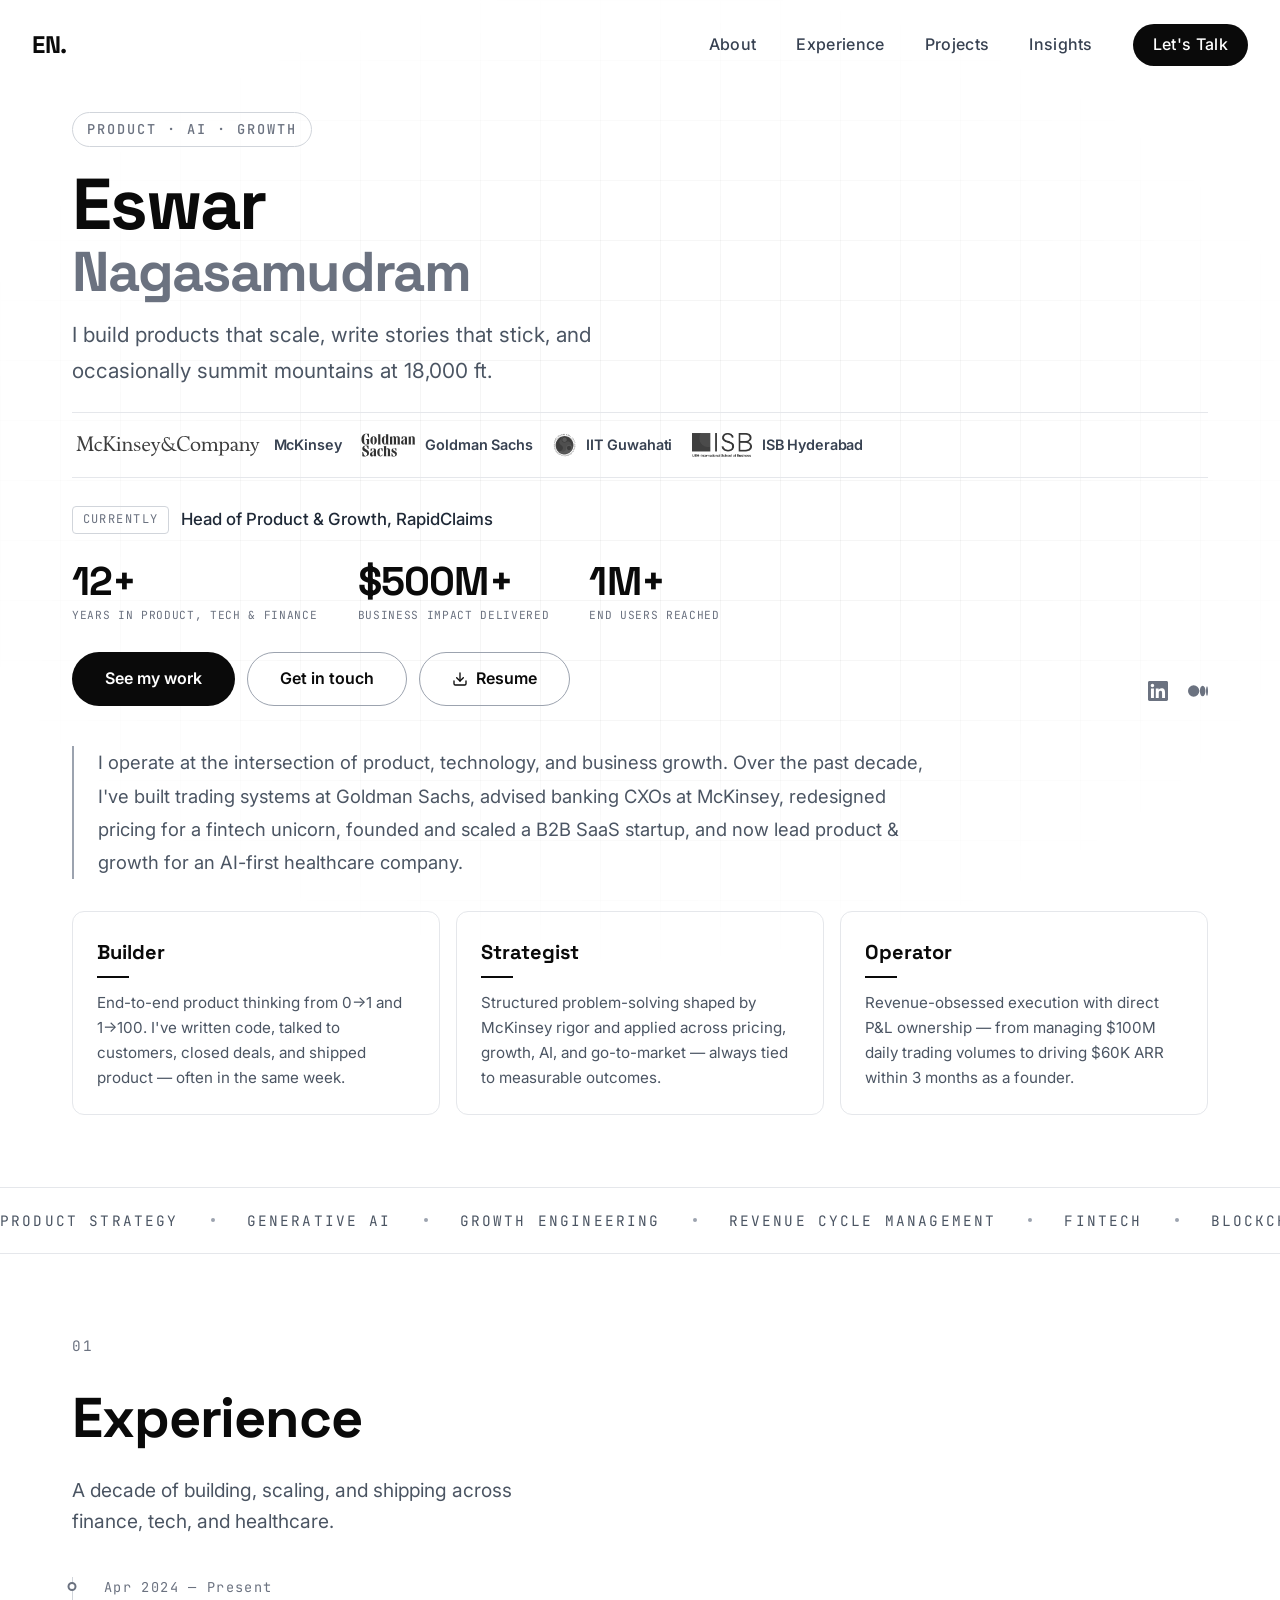
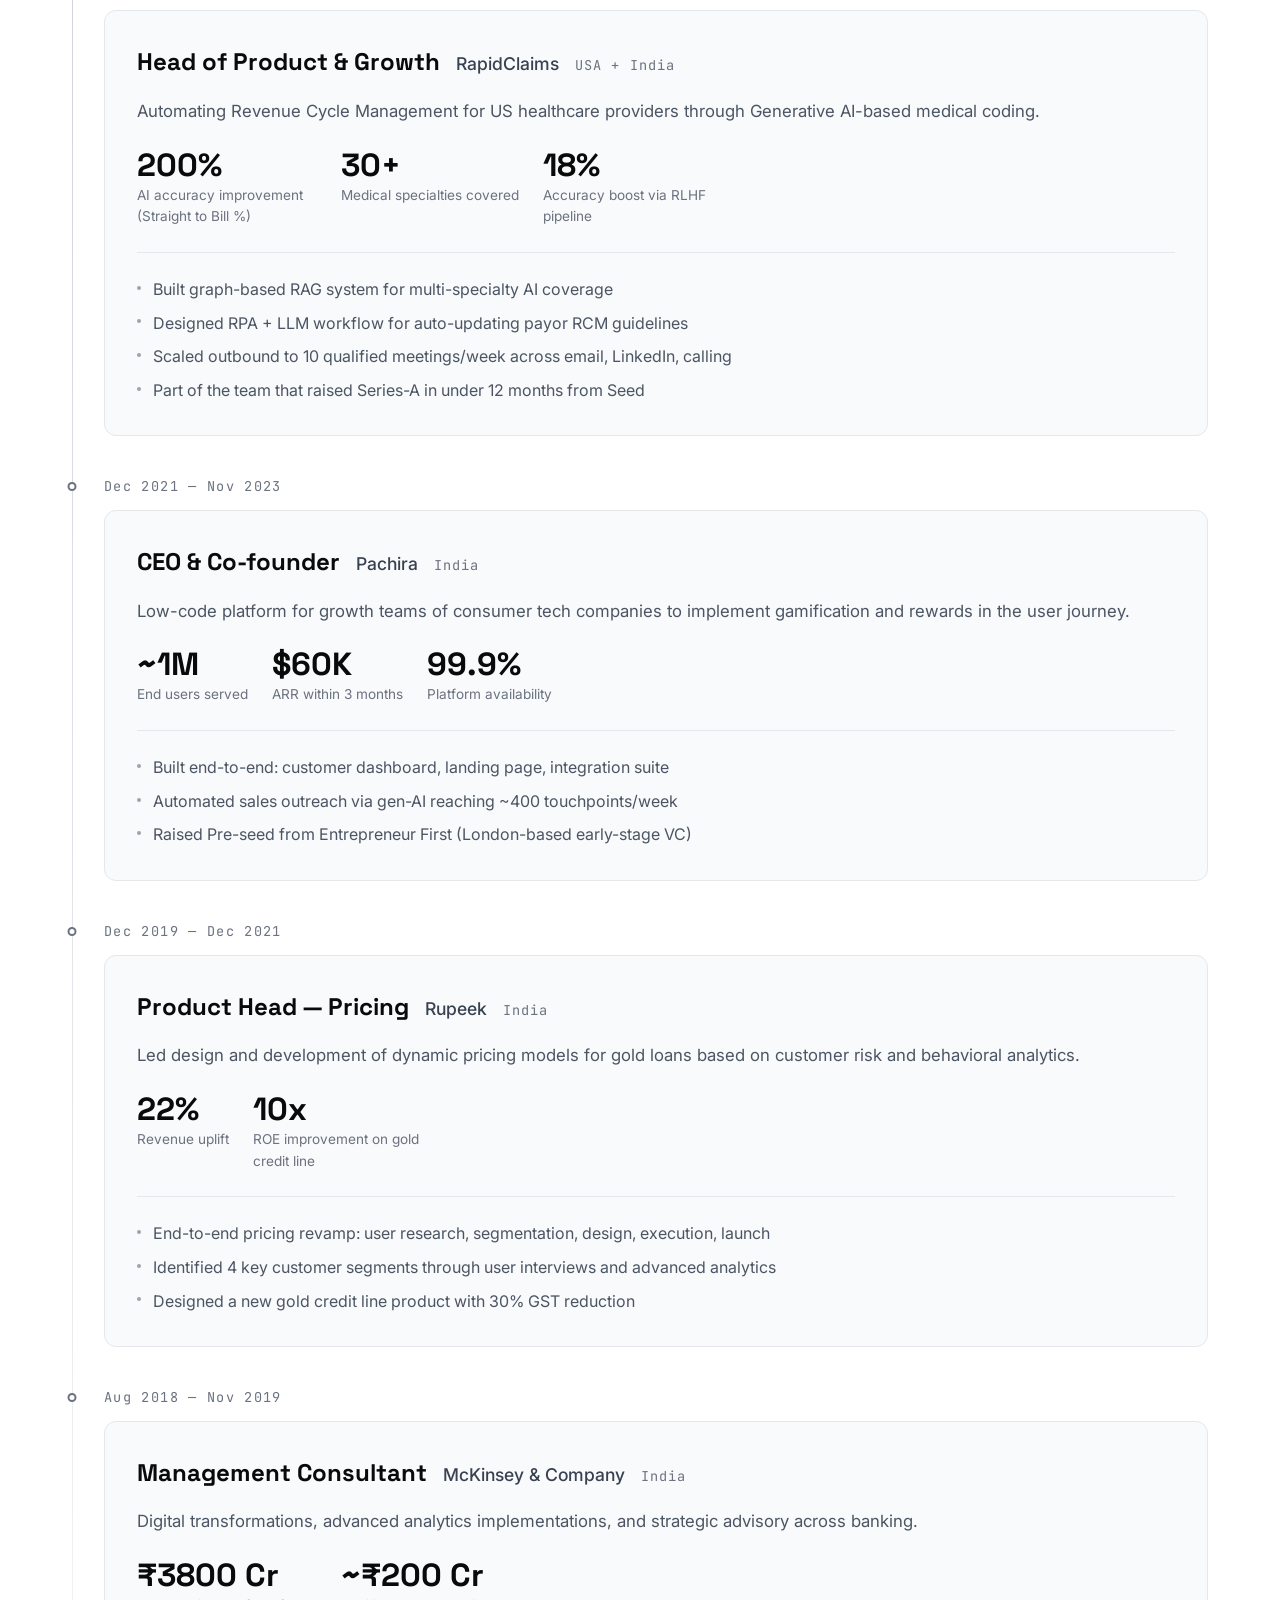
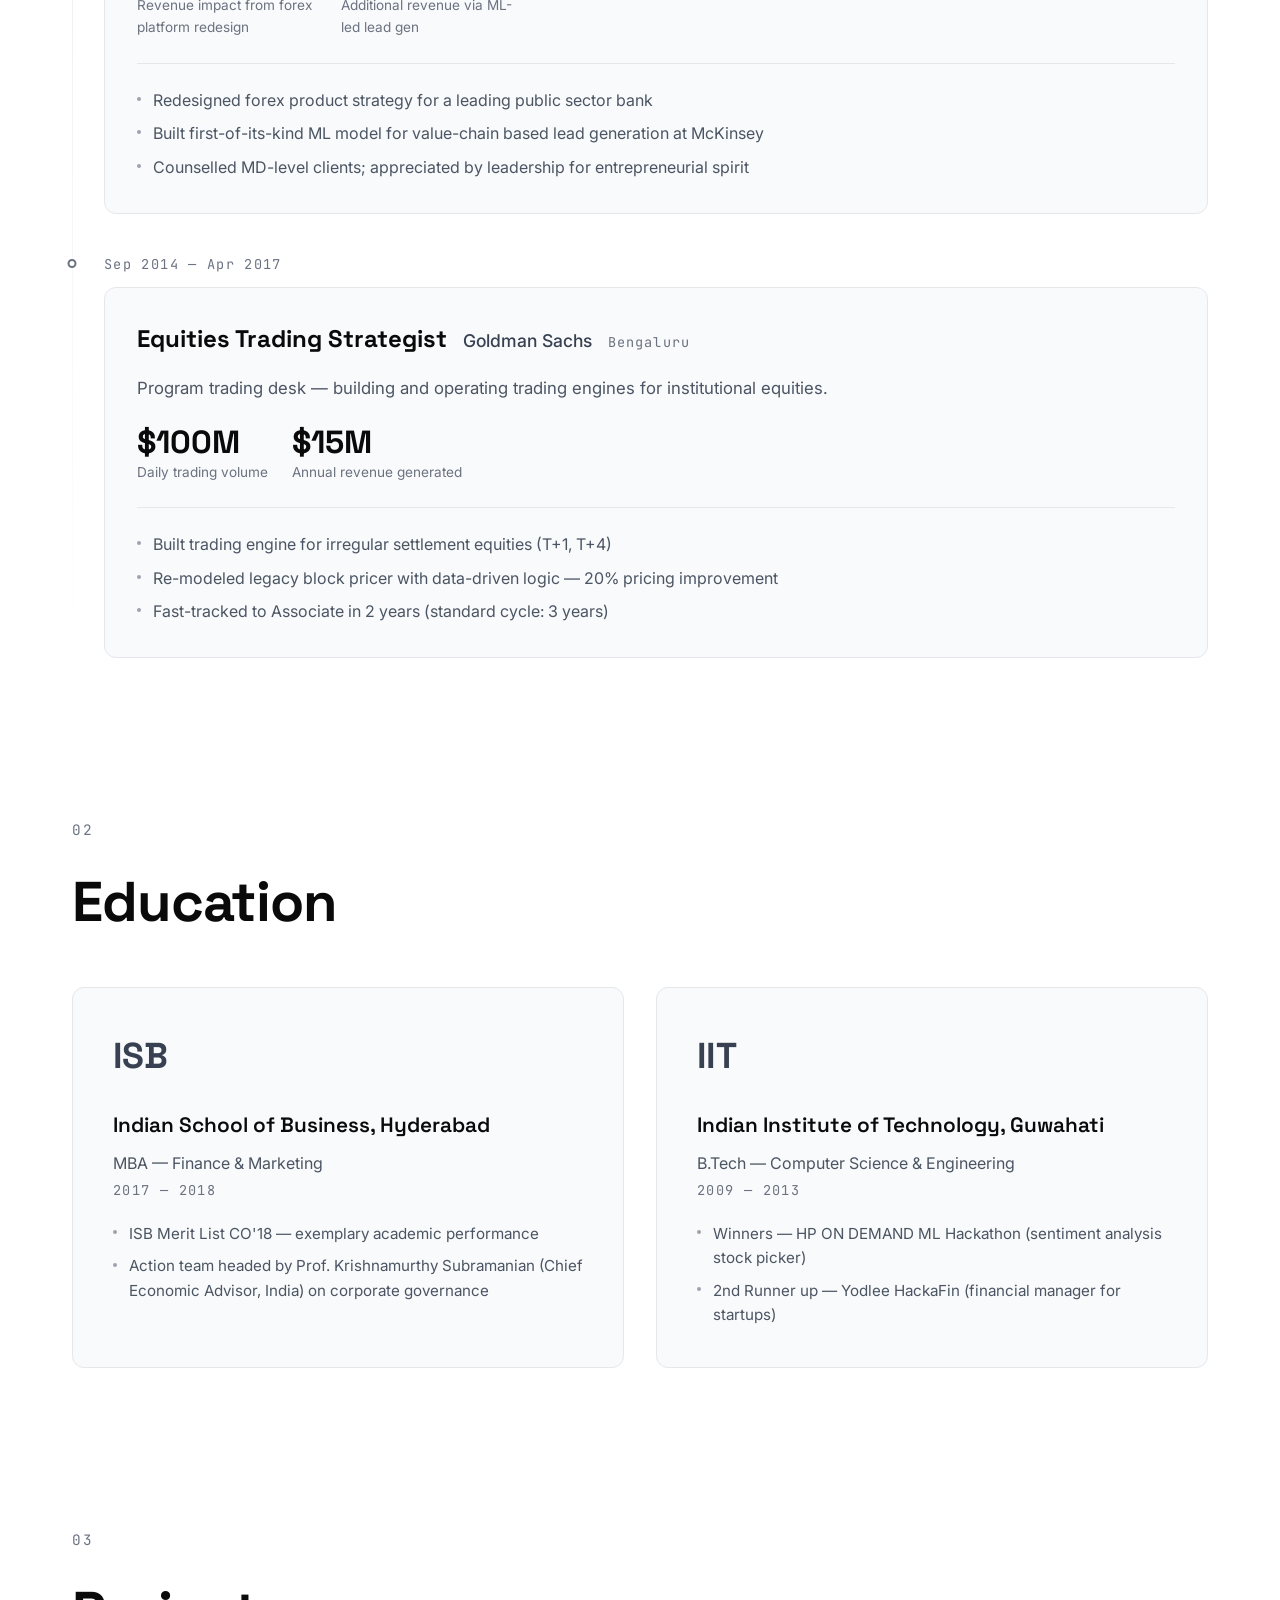
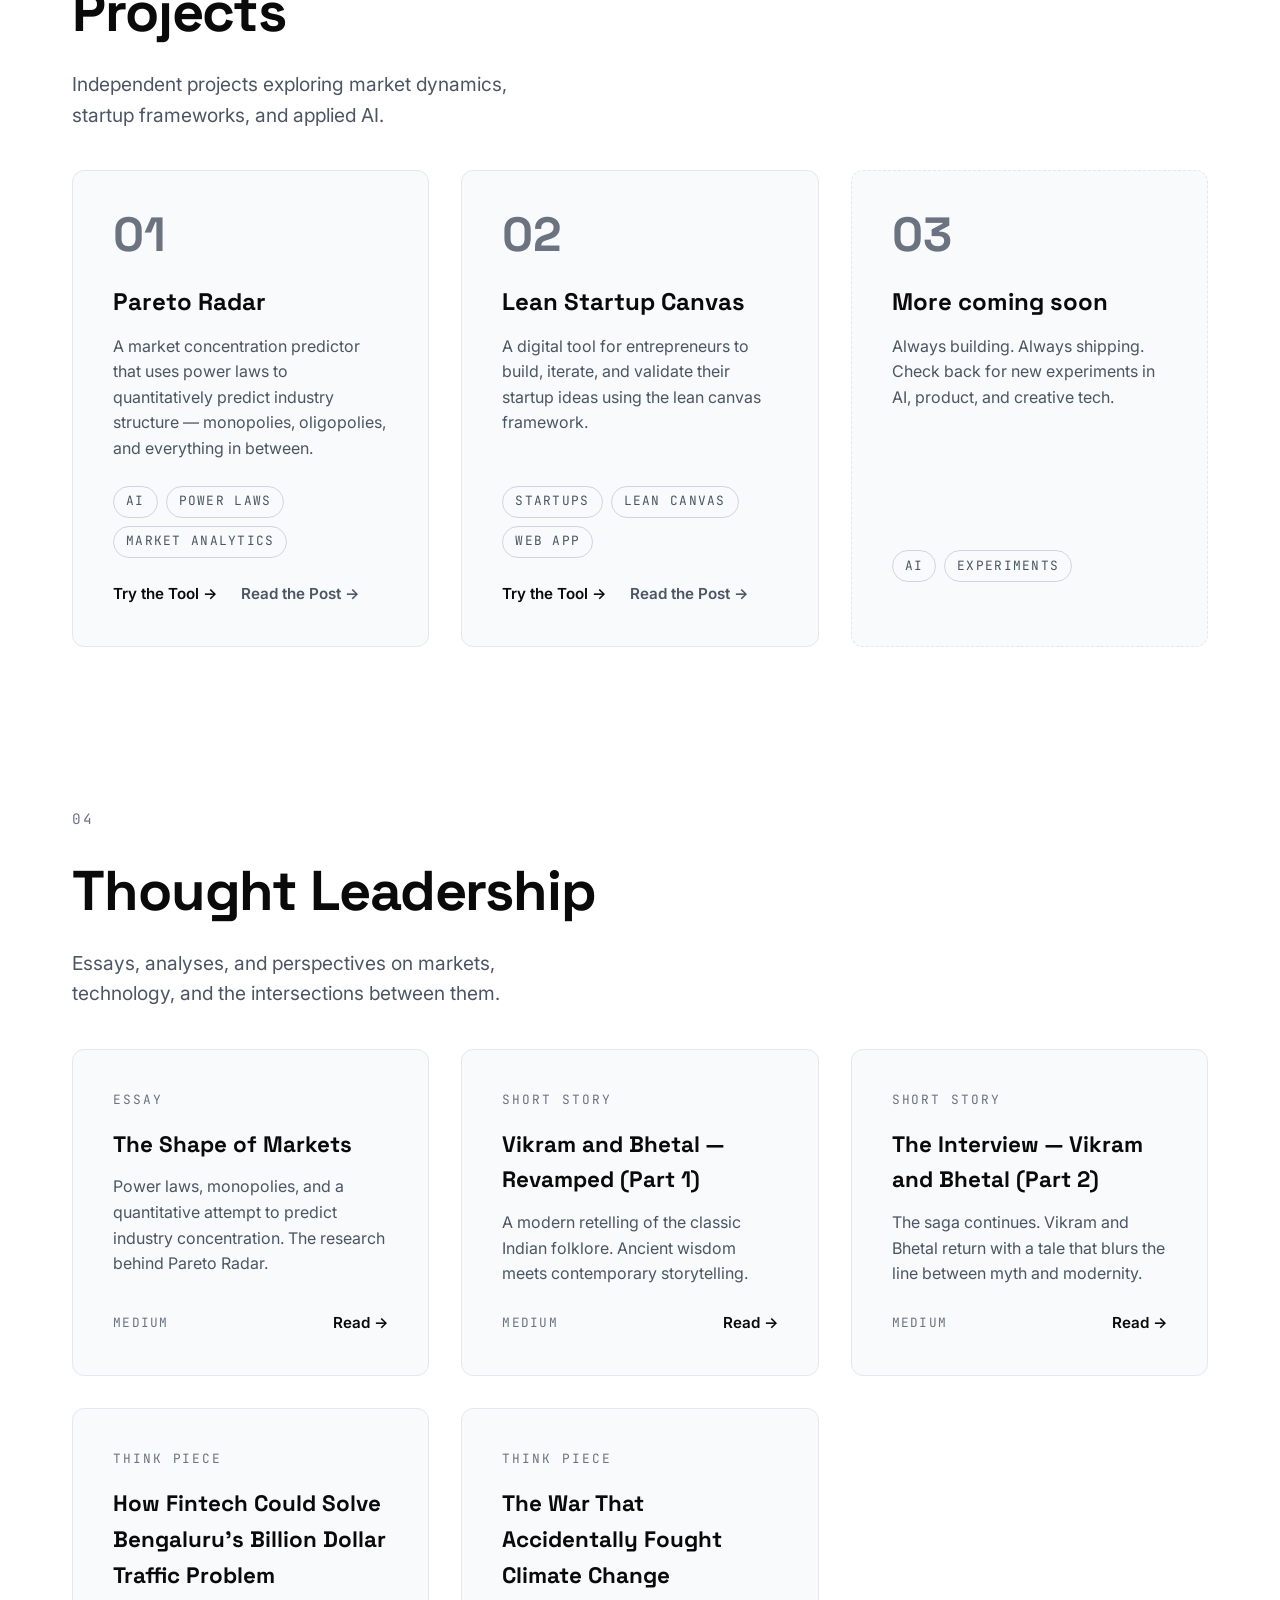
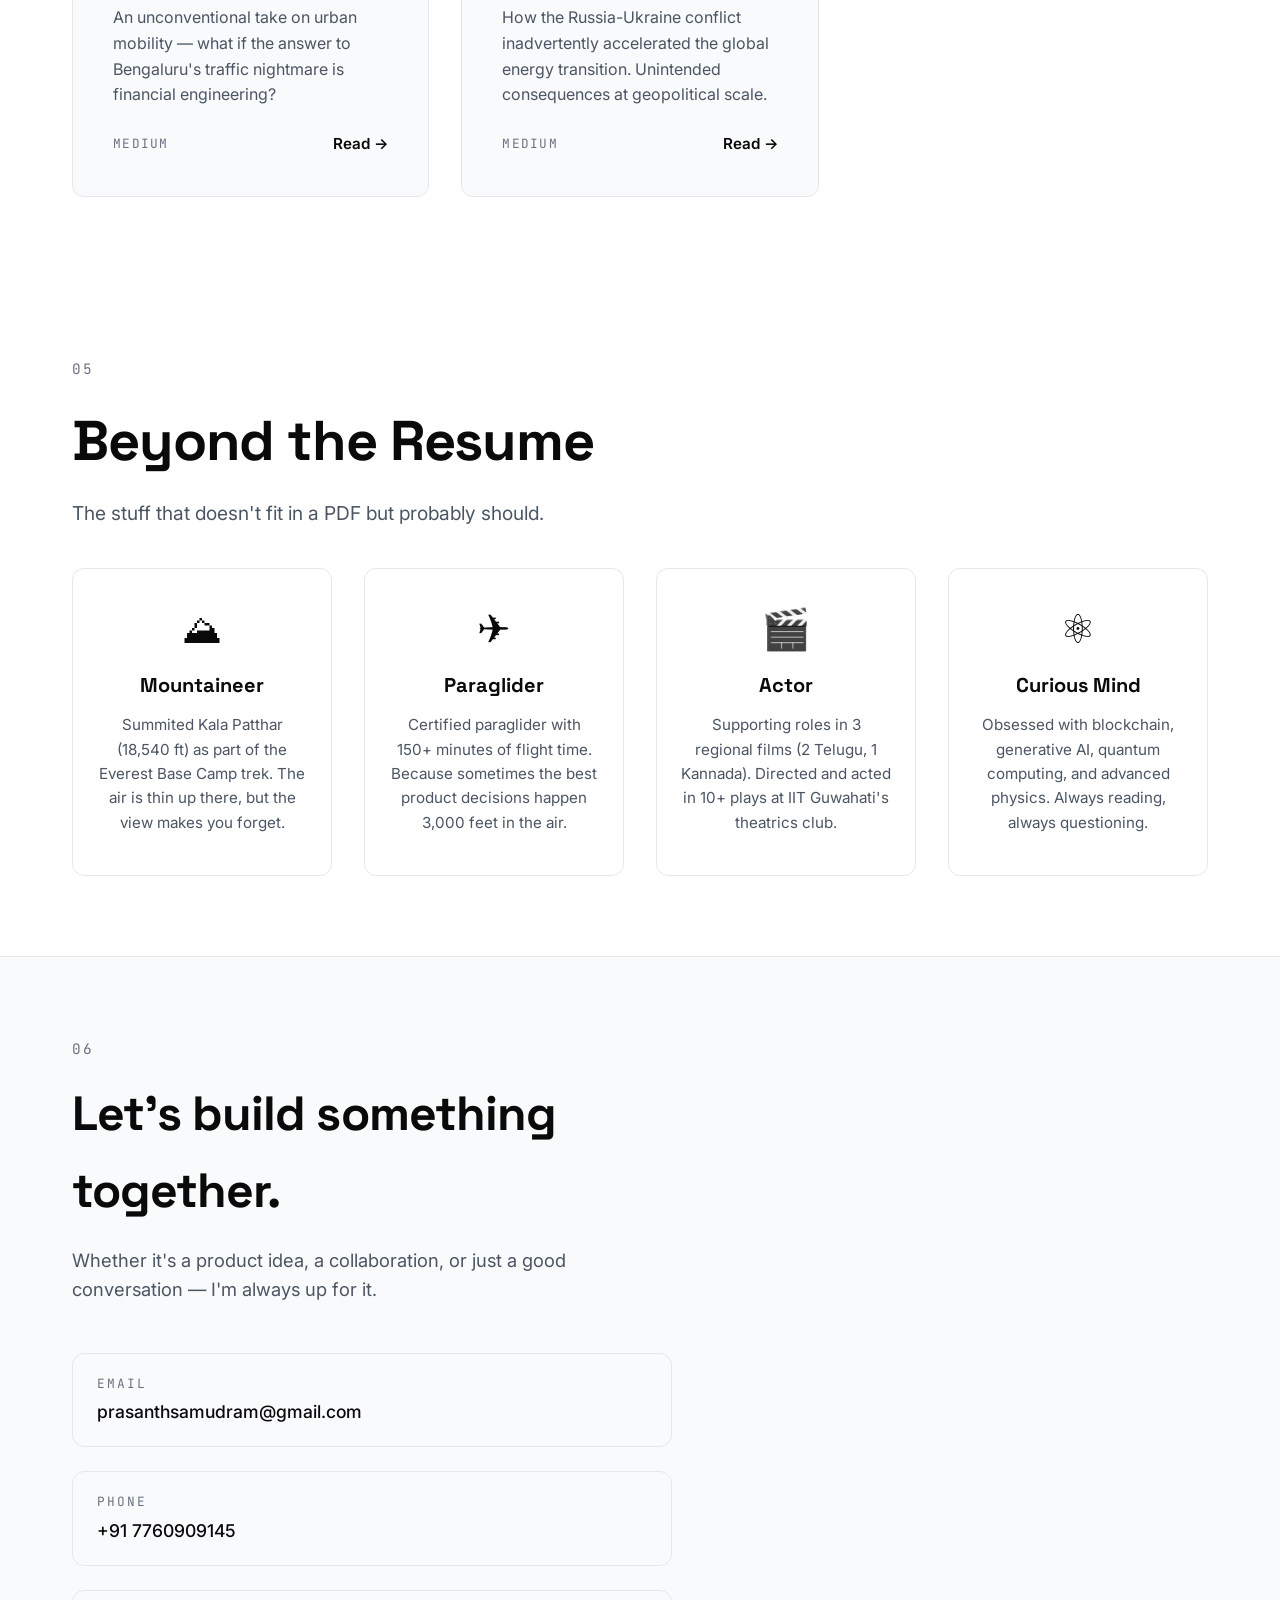
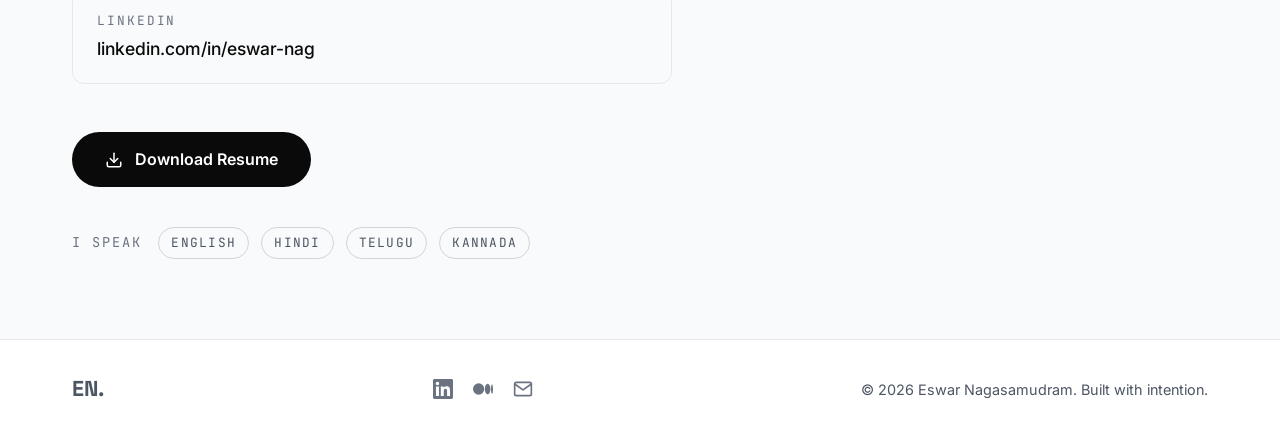
==== commit 8b1b499c: "Redesign hero with brand logos, animated counters, and recruiter-optimized layout - Add credential s" ====
--- a/index.html
+++ b/index.html
@@ -50,32 +50,65 @@
   <section class="hero" id="hero">
     <div class="hero__grid-bg"></div>
     <div class="container">
-      <div class="hero__top" id="about">
-        <div class="hero__intro">
-          <div class="hero__badge reveal">Product &middot; AI &middot; Growth</div>
-          <h1 class="hero__name reveal">
-            <span class="hero__name-line">Eswar</span>
-            <span class="hero__name-line hero__name-line--outline">Nagasamudram</span>
-          </h1>
-          <p class="hero__tagline reveal">
-            I build products that scale, write stories that stick, and occasionally summit mountains at 18,000 ft.
-          </p>
-          <div class="hero__meta reveal">
-            <span class="hero__meta-item">
-              <span class="hero__meta-label">Currently</span>
-              Head of Product &amp; Growth, RapidClaims
-            </span>
-            <span class="hero__meta-divider"></span>
-            <span class="hero__meta-item">
-              <span class="hero__meta-label">Previously</span>
-              McKinsey &middot; Goldman Sachs &middot; Founder
-            </span>
-          </div>
-          <div class="hero__actions reveal">
+      <div class="hero__content" id="about">
+        <div class="hero__badge">Product &middot; AI &middot; Growth</div>
+        <h1 class="hero__name">
+          <span class="hero__name-line">Eswar</span>
+          <span class="hero__name-line hero__name-line--outline">Nagasamudram</span>
+        </h1>
+        <p class="hero__tagline">
+          I build products that scale, write stories that stick, and occasionally summit mountains at 18,000 ft.
+        </p>
+
+        <div class="hero__credentials">
+          <div class="credential">
+            <img src="assets/logos/mckinsey.svg" alt="McKinsey & Company" class="credential__logo">
+            <span class="credential__name">McKinsey</span>
+          </div>
+          <div class="credential">
+            <img src="assets/logos/goldman-sachs.svg" alt="Goldman Sachs" class="credential__logo">
+            <span class="credential__name">Goldman Sachs</span>
+          </div>
+          <div class="credential">
+            <img src="assets/logos/iitg.svg" alt="IIT Guwahati" class="credential__logo credential__logo--round">
+            <span class="credential__name">IIT Guwahati</span>
+          </div>
+          <div class="credential">
+            <img src="assets/logos/isb.png" alt="ISB Hyderabad" class="credential__logo">
+            <span class="credential__name">ISB Hyderabad</span>
+          </div>
+        </div>
+
+        <div class="hero__role">
+          <span class="hero__role-label">Currently</span>
+          <span class="hero__role-title">Head of Product &amp; Growth, RapidClaims</span>
+        </div>
+
+        <div class="hero__stats">
+          <div class="stat">
+            <span class="stat__number" data-target="12" data-suffix="+">0</span>
+            <span class="stat__label">Years in Product, Tech & Finance</span>
+          </div>
+          <div class="stat">
+            <span class="stat__number" data-prefix="$" data-target="500" data-suffix="M+">0</span>
+            <span class="stat__label">Business Impact Delivered</span>
+          </div>
+          <div class="stat">
+            <span class="stat__number" data-target="1" data-suffix="M+">0</span>
+            <span class="stat__label">End Users Reached</span>
+          </div>
+        </div>
+
+        <div class="hero__action-row">
+          <div class="hero__actions">
             <a href="#experience" class="btn btn--primary">See my work</a>
             <a href="#contact" class="btn btn--ghost">Get in touch</a>
-          </div>
-          <div class="hero__social reveal">
+            <a href="EswarNagasamudram_product.pdf" target="_blank" class="btn btn--ghost">
+              <svg width="16" height="16" viewBox="0 0 24 24" fill="none" stroke="currentColor" stroke-width="2" stroke-linecap="round" stroke-linejoin="round"><path d="M21 15v4a2 2 0 0 1-2 2H5a2 2 0 0 1-2-2v-4"/><polyline points="7 10 12 15 17 10"/><line x1="12" y1="15" x2="12" y2="3"/></svg>
+              Resume
+            </a>
+          </div>
+          <div class="hero__social">
             <a href="https://www.linkedin.com/in/eswar-nag/" target="_blank" rel="noopener" class="hero__social-link" aria-label="LinkedIn">
               <svg width="20" height="20" viewBox="0 0 24 24" fill="currentColor"><path d="M20.447 20.452h-3.554v-5.569c0-1.328-.027-3.037-1.852-3.037-1.853 0-2.136 1.445-2.136 2.939v5.667H9.351V9h3.414v1.561h.046c.477-.9 1.637-1.85 3.37-1.85 3.601 0 4.267 2.37 4.267 5.455v6.286zM5.337 7.433c-1.144 0-2.063-.926-2.063-2.065 0-1.138.92-2.063 2.063-2.063 1.14 0 2.064.925 2.064 2.063 0 1.139-.925 2.065-2.064 2.065zm1.782 13.019H3.555V9h3.564v11.452zM22.225 0H1.771C.792 0 0 .774 0 1.729v20.542C0 23.227.792 24 1.771 24h20.451C23.2 24 24 23.227 24 22.271V1.729C24 .774 23.2 0 22.222 0h.003z"/></svg>
             </a>
@@ -84,25 +117,8 @@
             </a>
           </div>
         </div>
-        <div class="hero__stats reveal">
-          <div class="stat">
-            <span class="stat__number">12+</span>
-            <span class="stat__label">Years in Product, Tech & Finance</span>
-          </div>
-          <div class="stat">
-            <span class="stat__number">$500M+</span>
-            <span class="stat__label">Business Impact Delivered</span>
-          </div>
-          <div class="stat">
-            <span class="stat__number">1M+</span>
-            <span class="stat__label">End Users Reached</span>
-          </div>
-          <div class="stat">
-            <span class="stat__number">IIT + ISB</span>
-            <span class="stat__label">CS & MBA Pedigree</span>
-          </div>
-        </div>
-      </div>
+      </div>
+
       <div class="hero__summary reveal">
         <p>I operate at the intersection of product, technology, and business growth. Over the past decade, I've built trading systems at Goldman Sachs, advised banking CXOs at McKinsey, redesigned pricing for a fintech unicorn, founded and scaled a B2B SaaS startup, and now lead product & growth for an AI-first healthcare company.</p>
       </div>
@@ -119,12 +135,6 @@
           <h3 class="pillar__title">Operator</h3>
           <p class="pillar__desc">Revenue-obsessed execution with direct P&L ownership — from managing $100M daily trading volumes to driving $60K ARR within 3 months as a founder.</p>
         </div>
-      </div>
-      <div class="hero__cta reveal">
-        <a href="EswarNagasamudram_product.pdf" target="_blank" class="btn btn--ghost">
-          <svg width="18" height="18" viewBox="0 0 24 24" fill="none" stroke="currentColor" stroke-width="2" stroke-linecap="round" stroke-linejoin="round"><path d="M21 15v4a2 2 0 0 1-2 2H5a2 2 0 0 1-2-2v-4"/><polyline points="7 10 12 15 17 10"/><line x1="12" y1="15" x2="12" y2="3"/></svg>
-          Download Resume
-        </a>
       </div>
     </div>
   </section>
--- a/style.css
+++ b/style.css
@@ -269,26 +269,10 @@
   -webkit-mask-image: radial-gradient(ellipse 80% 60% at 50% 40%, black 30%, transparent 70%);
 }
 
-.hero__top {
-  display: grid;
-  grid-template-columns: 1fr;
-  gap: 2.5rem;
+.hero__content {
   position: relative;
   z-index: 1;
   margin-bottom: 2.5rem;
-}
-
-@media (min-width: 768px) {
-  .hero__top {
-    grid-template-columns: 1fr 1fr;
-    gap: 3rem;
-    align-items: start;
-  }
-}
-
-.hero__intro {
-  position: relative;
-  z-index: 1;
 }
 
 .hero__badge {
@@ -332,40 +316,88 @@
   margin-bottom: 1.5rem;
 }
 
-.hero__meta {
+/* --- Credential Strip --- */
+.hero__credentials {
   display: flex;
   flex-wrap: wrap;
-  gap: 1.5rem;
-  align-items: flex-start;
-  margin-bottom: 2rem;
-}
-
-.hero__meta-item {
+  gap: 1.25rem;
+  align-items: center;
+  margin-bottom: 1.75rem;
+  padding: 1.25rem 0;
+  border-top: 1px solid var(--gray-800);
+  border-bottom: 1px solid var(--gray-800);
+}
+
+.credential {
+  display: flex;
+  align-items: center;
+  gap: 0.6rem;
+}
+
+.credential__logo {
+  height: 24px;
+  width: auto;
+  object-fit: contain;
+  filter: grayscale(100%) brightness(0.2);
+  opacity: 0.8;
+  transition: opacity 0.3s, filter 0.3s;
+}
+
+.credential__logo--round {
+  border-radius: 50%;
+}
+
+.credential:hover .credential__logo {
+  filter: none;
+  opacity: 1;
+}
+
+.credential__name {
+  font-family: var(--font-sans);
+  font-size: 0.9rem;
+  font-weight: 600;
+  color: var(--gray-200);
+  letter-spacing: -0.01em;
+}
+
+/* --- Current Role --- */
+.hero__role {
+  display: flex;
+  align-items: center;
+  gap: 0.75rem;
+  margin-bottom: 1.75rem;
+}
+
+.hero__role-label {
+  font-family: var(--font-mono);
+  font-size: 0.75rem;
+  text-transform: uppercase;
+  letter-spacing: 0.12em;
+  color: var(--gray-400);
+  padding: 0.2rem 0.6rem;
+  border: 1px solid var(--gray-700);
+  border-radius: 4px;
+  white-space: nowrap;
+}
+
+.hero__role-title {
   font-size: 1.05rem;
-  color: var(--gray-200);
-  display: flex;
-  flex-direction: column;
-  gap: 0.25rem;
-}
-
-.hero__meta-label {
-  font-family: var(--font-mono);
-  font-size: 0.8rem;
-  text-transform: uppercase;
-  letter-spacing: 0.15em;
-  color: var(--gray-400);
-}
-
-.hero__meta-divider {
-  width: 1px;
-  height: 40px;
-  background: var(--gray-700);
-  align-self: stretch;
+  font-weight: 500;
+  color: var(--gray-100);
+}
+
+/* --- Action Row --- */
+.hero__action-row {
+  display: flex;
+  align-items: center;
+  justify-content: space-between;
+  flex-wrap: wrap;
+  gap: 1rem;
 }
 
 .hero__actions {
   display: flex;
-  gap: 1rem;
+  gap: 0.75rem;
   flex-wrap: wrap;
 }
 
@@ -1105,26 +1137,21 @@
 }
 
 /* --- About Section --- */
-/* --- Hero Stats (right column) --- */
+/* --- Hero Stats --- */
 .hero__stats {
-  display: grid;
-  grid-template-columns: repeat(2, 1fr);
-  gap: 1.5rem;
-  padding: 2rem;
-  border: 1px solid var(--gray-800);
-  border-radius: 16px;
-  background: var(--gray-900);
-  align-self: center;
+  display: flex;
+  gap: 2.5rem;
+  margin-bottom: 1.75rem;
 }
 
 .stat {
-  text-align: center;
+  text-align: left;
 }
 
 .stat__number {
   display: block;
   font-family: var(--font-display);
-  font-size: clamp(1.6rem, 3vw, 2.2rem);
+  font-size: clamp(1.8rem, 3.5vw, 2.5rem);
   font-weight: 800;
   line-height: 1;
   letter-spacing: -0.02em;
@@ -1134,7 +1161,7 @@
   display: block;
   font-size: 0.7rem;
   color: var(--gray-400);
-  margin-top: 0.5rem;
+  margin-top: 0.4rem;
   font-family: var(--font-mono);
   text-transform: uppercase;
   letter-spacing: 0.06em;
@@ -1208,14 +1235,15 @@
   line-height: 1.65;
 }
 
-/* --- Hero CTA --- */
-.hero__cta {
-  position: relative;
-  z-index: 1;
-}
-
-.hero__cta .btn {
-  gap: 0.75rem;
+/* --- Stat countUp animation --- */
+@keyframes statPulse {
+  0% { transform: scale(1); }
+  50% { transform: scale(1.05); }
+  100% { transform: scale(1); }
+}
+
+.stat__number.counted {
+  animation: statPulse 0.4s ease-out;
 }
 
 /* --- Hero Social --- */
@@ -1302,9 +1330,32 @@
     padding: 3.5rem 0;
   }
 
+  .hero__credentials {
+    gap: 1rem;
+  }
+
+  .credential__logo {
+    height: 20px;
+  }
+
+  .credential__name {
+    font-size: 0.8rem;
+  }
+
+  .hero__role {
+    flex-direction: column;
+    align-items: flex-start;
+    gap: 0.4rem;
+  }
+
   .hero__stats {
-    padding: 1.5rem;
-    gap: 1rem;
+    flex-wrap: wrap;
+    gap: 1.5rem;
+  }
+
+  .hero__action-row {
+    flex-direction: column;
+    align-items: flex-start;
   }
 
   .hero__summary {
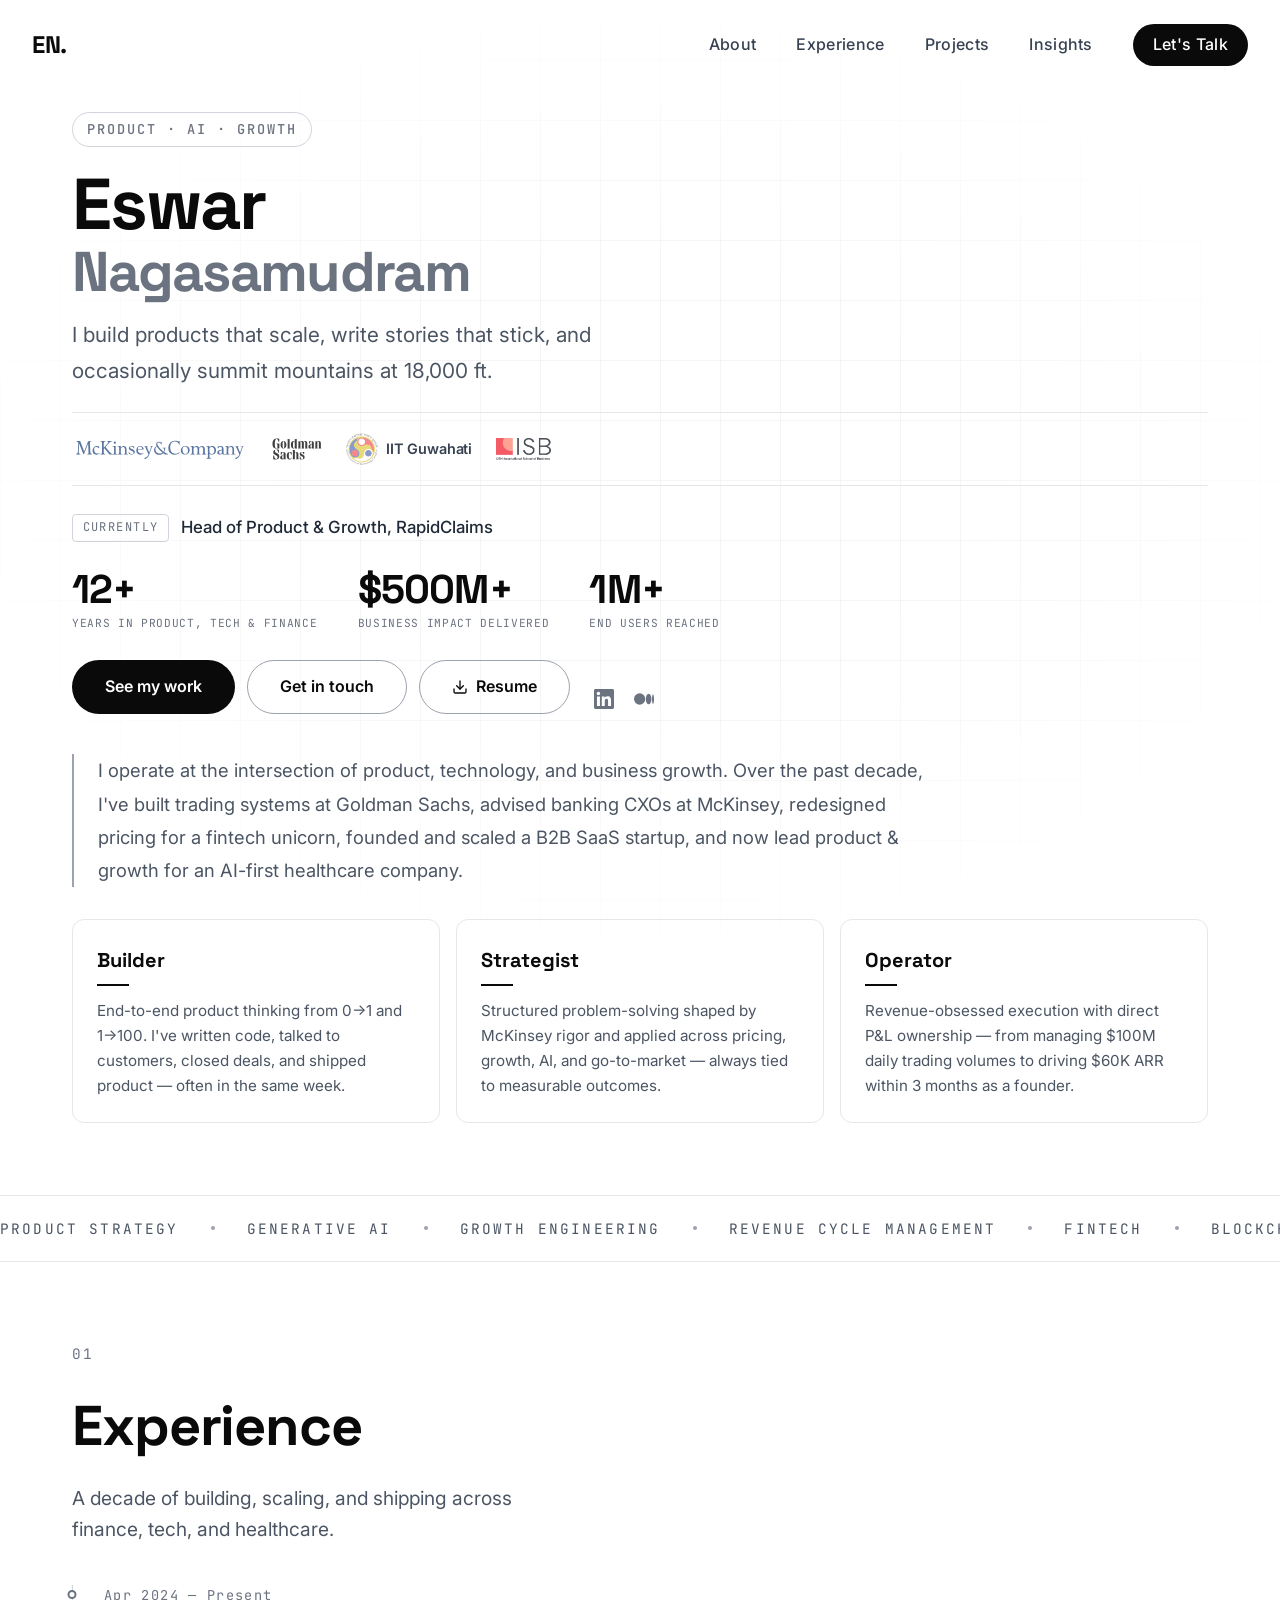
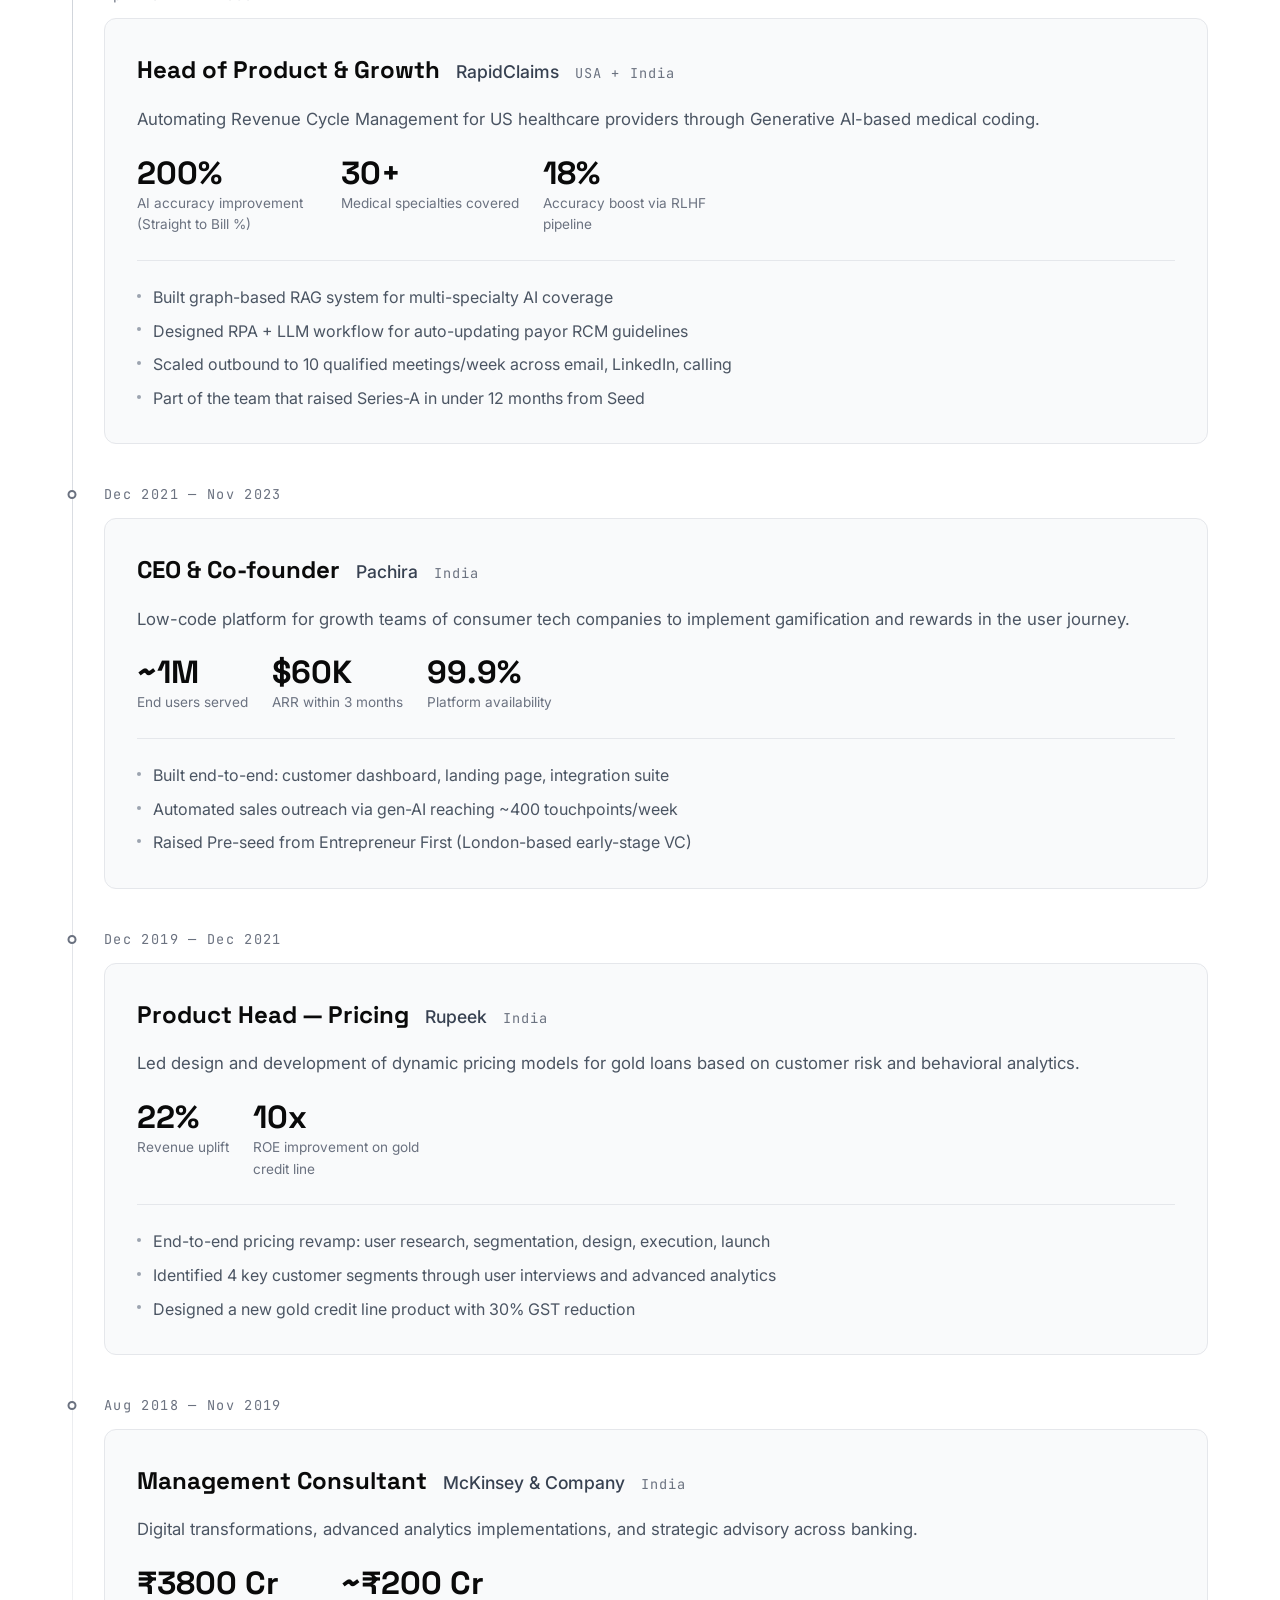
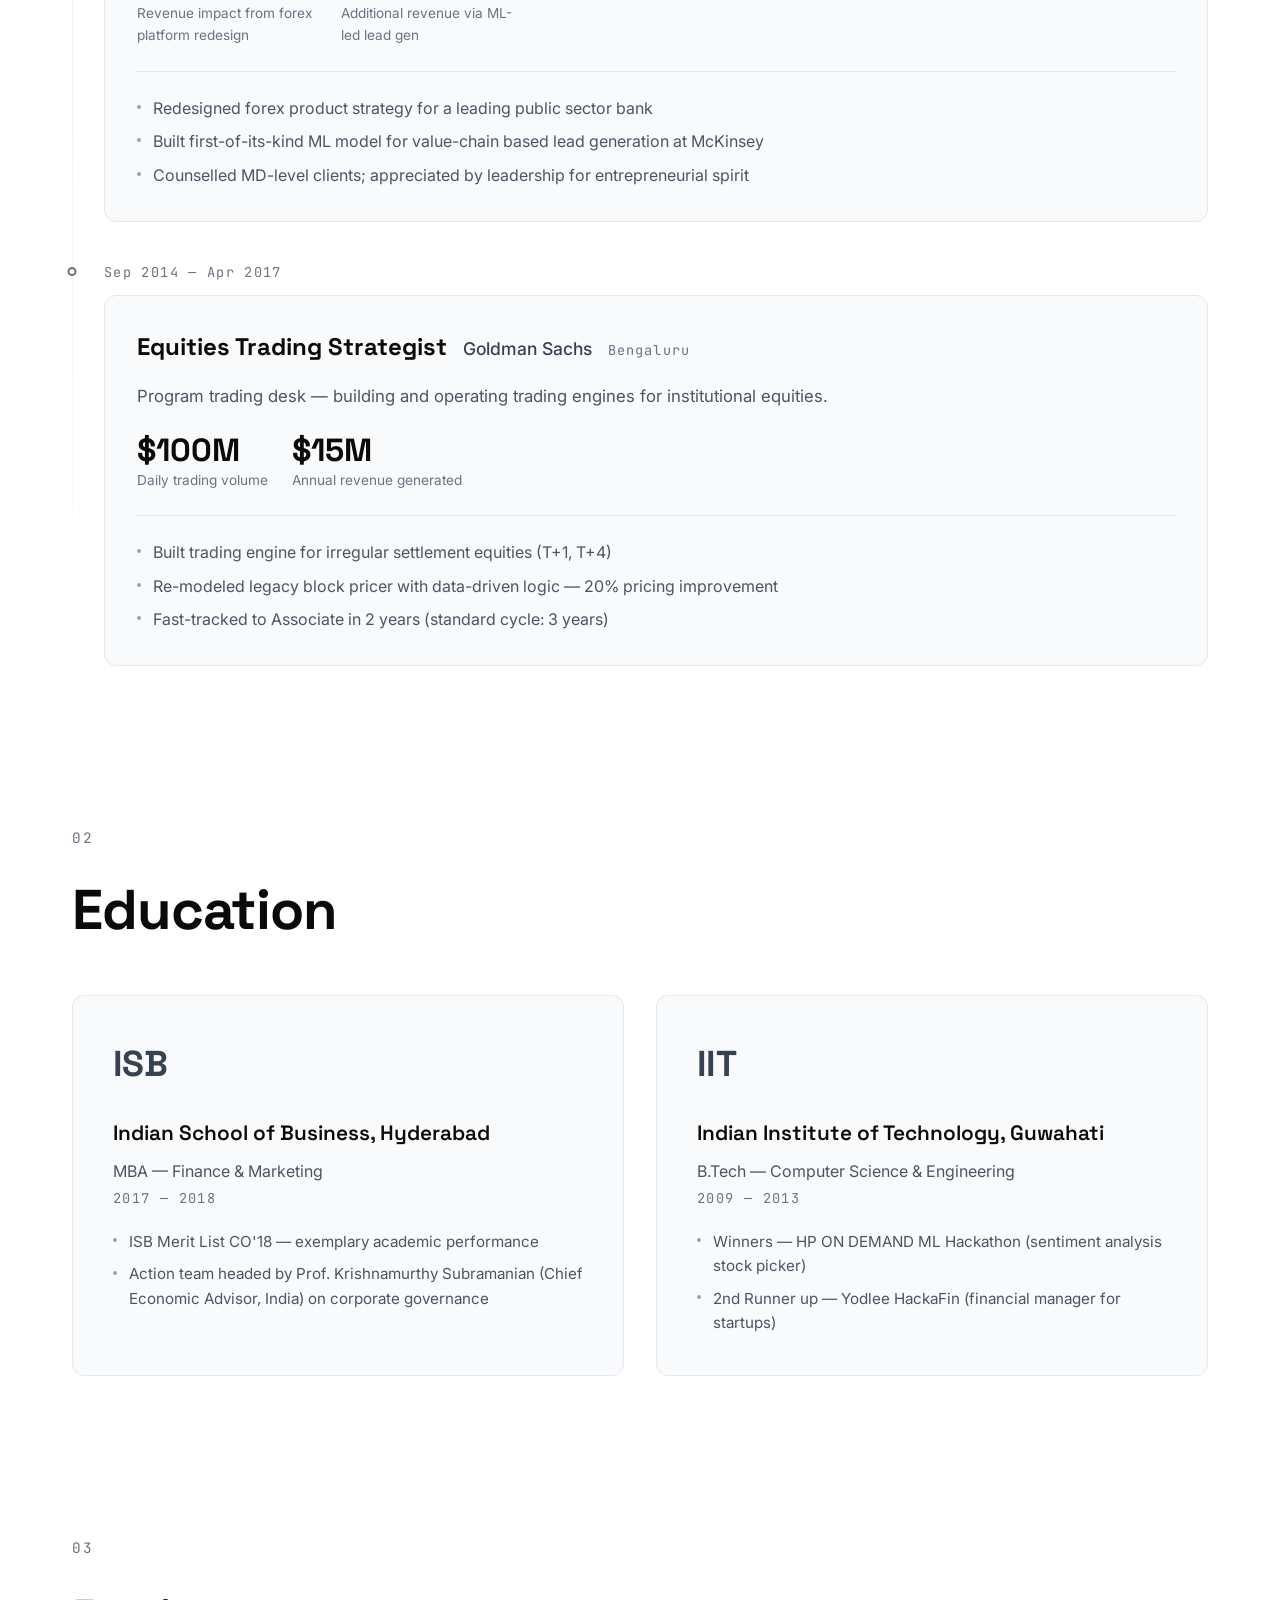
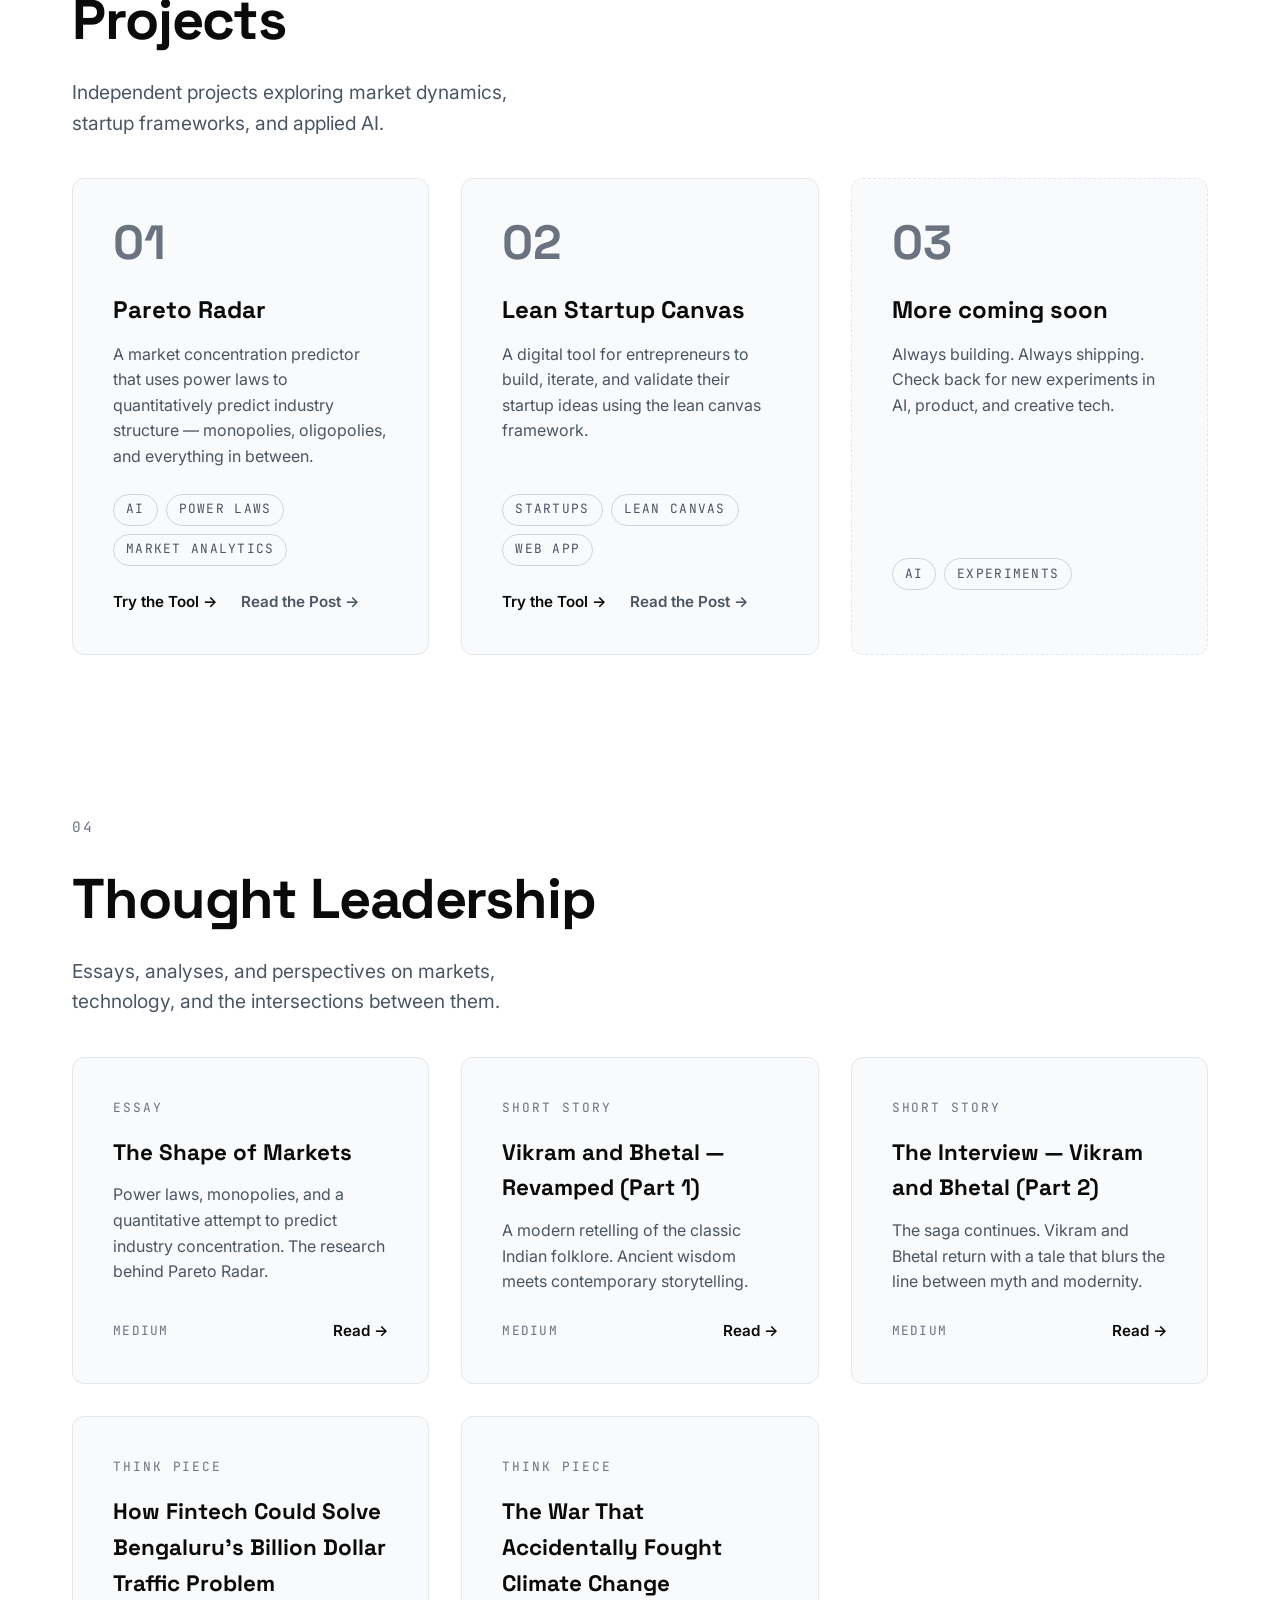
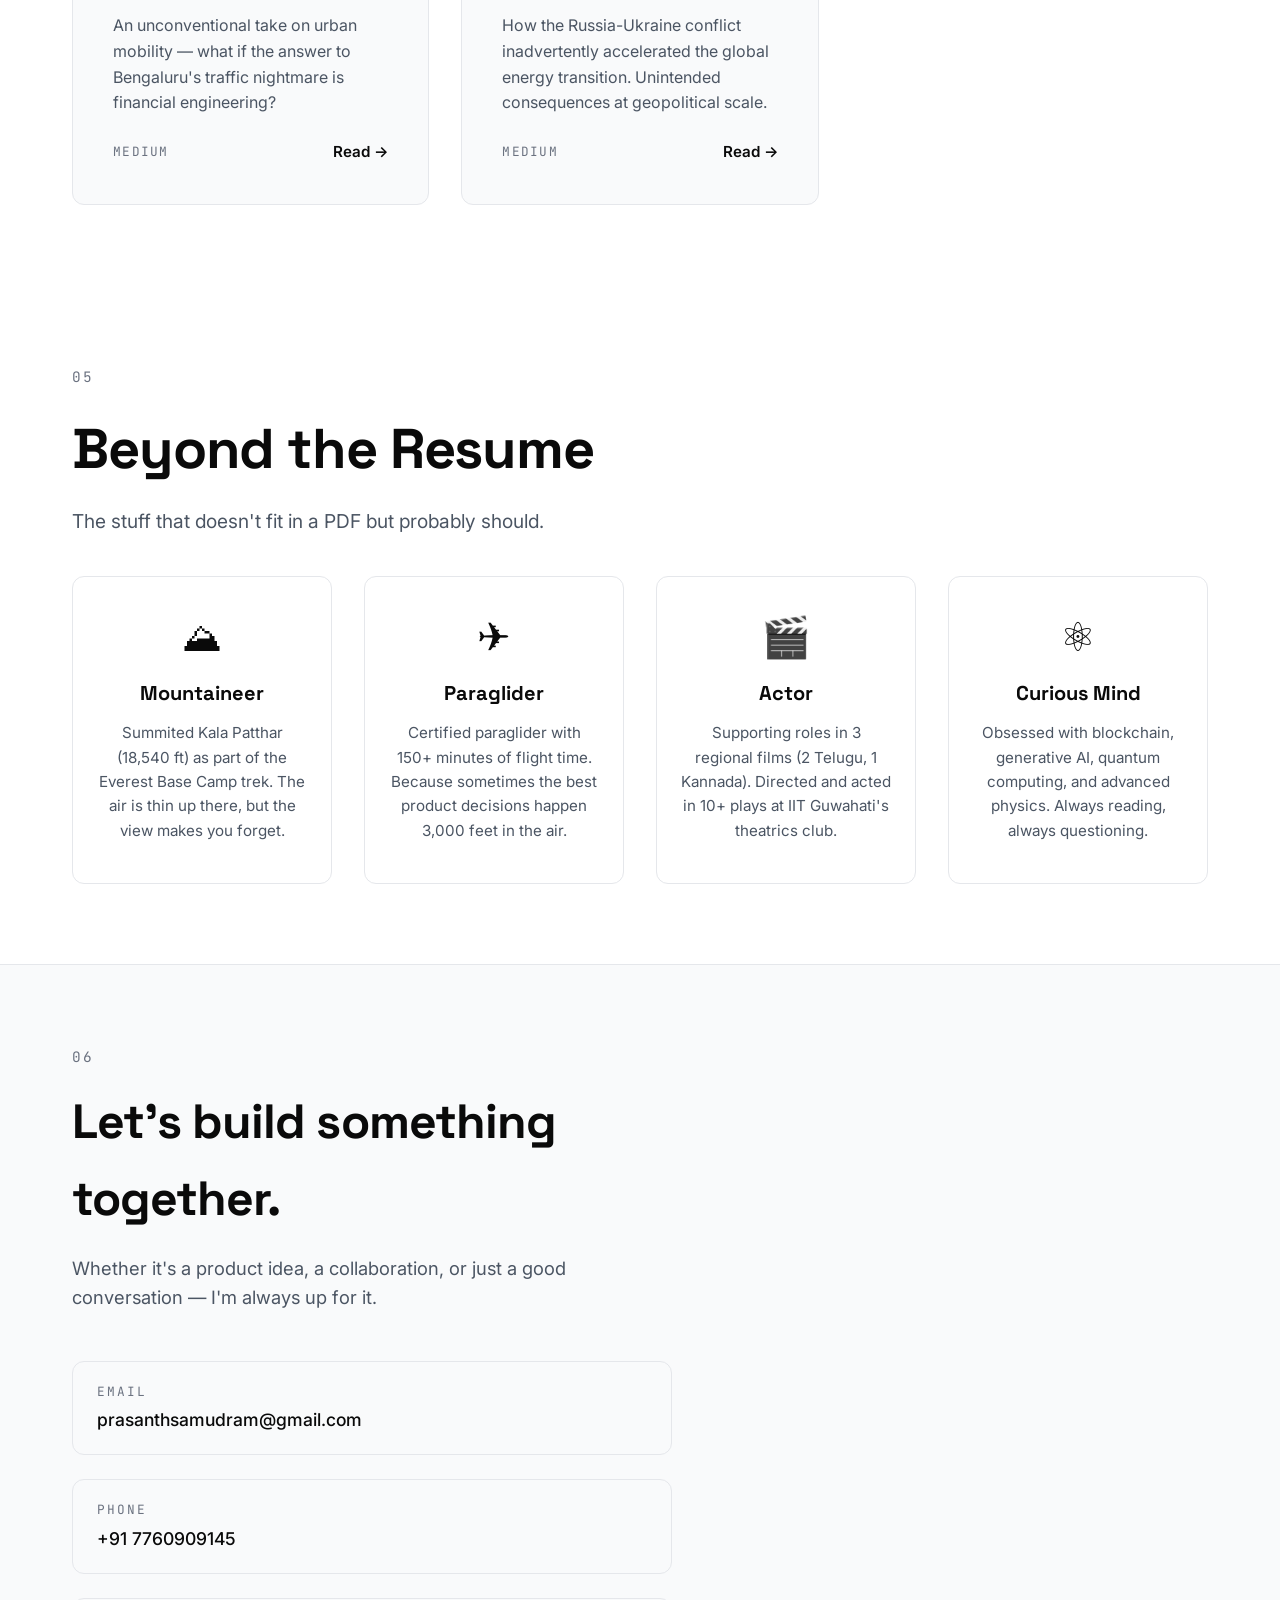
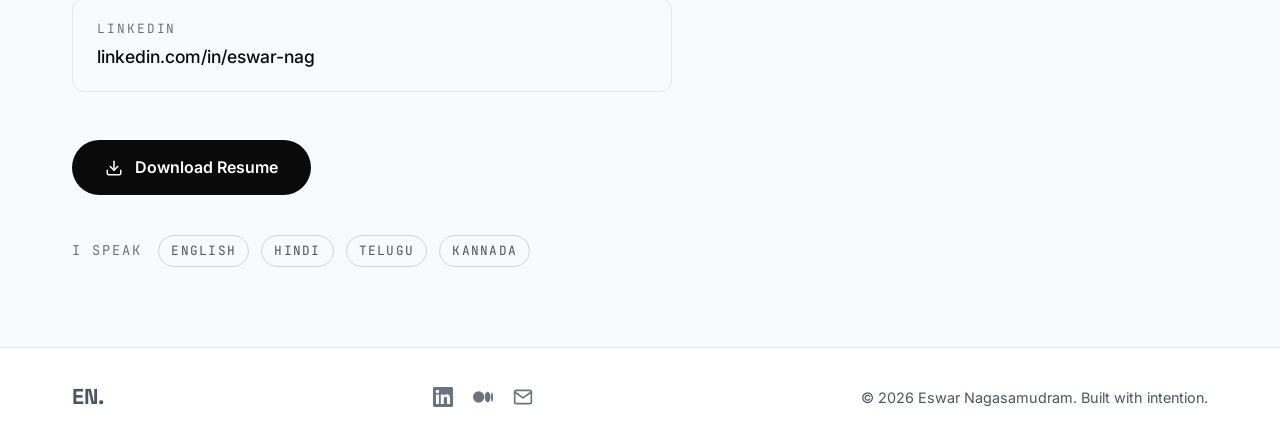
==== commit d36421a1: "Fix credential strip logos, countUp animation, and action row layout - Remove redundant text labels " ====
--- a/index.html
+++ b/index.html
@@ -62,20 +62,17 @@
 
         <div class="hero__credentials">
           <div class="credential">
-            <img src="assets/logos/mckinsey.svg" alt="McKinsey & Company" class="credential__logo">
-            <span class="credential__name">McKinsey</span>
+            <img src="assets/logos/mckinsey.svg" alt="McKinsey & Company" class="credential__logo credential__logo--wide">
           </div>
           <div class="credential">
-            <img src="assets/logos/goldman-sachs.svg" alt="Goldman Sachs" class="credential__logo">
-            <span class="credential__name">Goldman Sachs</span>
+            <img src="assets/logos/goldman-sachs.svg" alt="Goldman Sachs" class="credential__logo credential__logo--wide">
           </div>
           <div class="credential">
-            <img src="assets/logos/iitg.svg" alt="IIT Guwahati" class="credential__logo credential__logo--round">
+            <img src="assets/logos/iitg.png" alt="IIT Guwahati" class="credential__logo credential__logo--square">
             <span class="credential__name">IIT Guwahati</span>
           </div>
           <div class="credential">
-            <img src="assets/logos/isb.png" alt="ISB Hyderabad" class="credential__logo">
-            <span class="credential__name">ISB Hyderabad</span>
+            <img src="assets/logos/isb.png" alt="ISB" class="credential__logo credential__logo--wide">
           </div>
         </div>
 
--- a/style.css
+++ b/style.css
@@ -320,7 +320,7 @@
 .hero__credentials {
   display: flex;
   flex-wrap: wrap;
-  gap: 1.25rem;
+  gap: 1.5rem;
   align-items: center;
   margin-bottom: 1.75rem;
   padding: 1.25rem 0;
@@ -331,24 +331,29 @@
 .credential {
   display: flex;
   align-items: center;
-  gap: 0.6rem;
+  gap: 0.5rem;
 }
 
 .credential__logo {
-  height: 24px;
+  height: 28px;
   width: auto;
   object-fit: contain;
-  filter: grayscale(100%) brightness(0.2);
-  opacity: 0.8;
-  transition: opacity 0.3s, filter 0.3s;
-}
-
-.credential__logo--round {
+  opacity: 0.75;
+  transition: opacity 0.3s;
+}
+
+.credential__logo--wide {
+  height: 22px;
+}
+
+.credential__logo--square {
+  height: 32px;
+  width: 32px;
   border-radius: 50%;
+  object-fit: cover;
 }
 
 .credential:hover .credential__logo {
-  filter: none;
   opacity: 1;
 }
 
@@ -390,9 +395,8 @@
 .hero__action-row {
   display: flex;
   align-items: center;
-  justify-content: space-between;
+  gap: 1.5rem;
   flex-wrap: wrap;
-  gap: 1rem;
 }
 
 .hero__actions {
@@ -1334,8 +1338,13 @@
     gap: 1rem;
   }
 
-  .credential__logo {
-    height: 20px;
+  .credential__logo--wide {
+    height: 18px;
+  }
+
+  .credential__logo--square {
+    height: 26px;
+    width: 26px;
   }
 
   .credential__name {
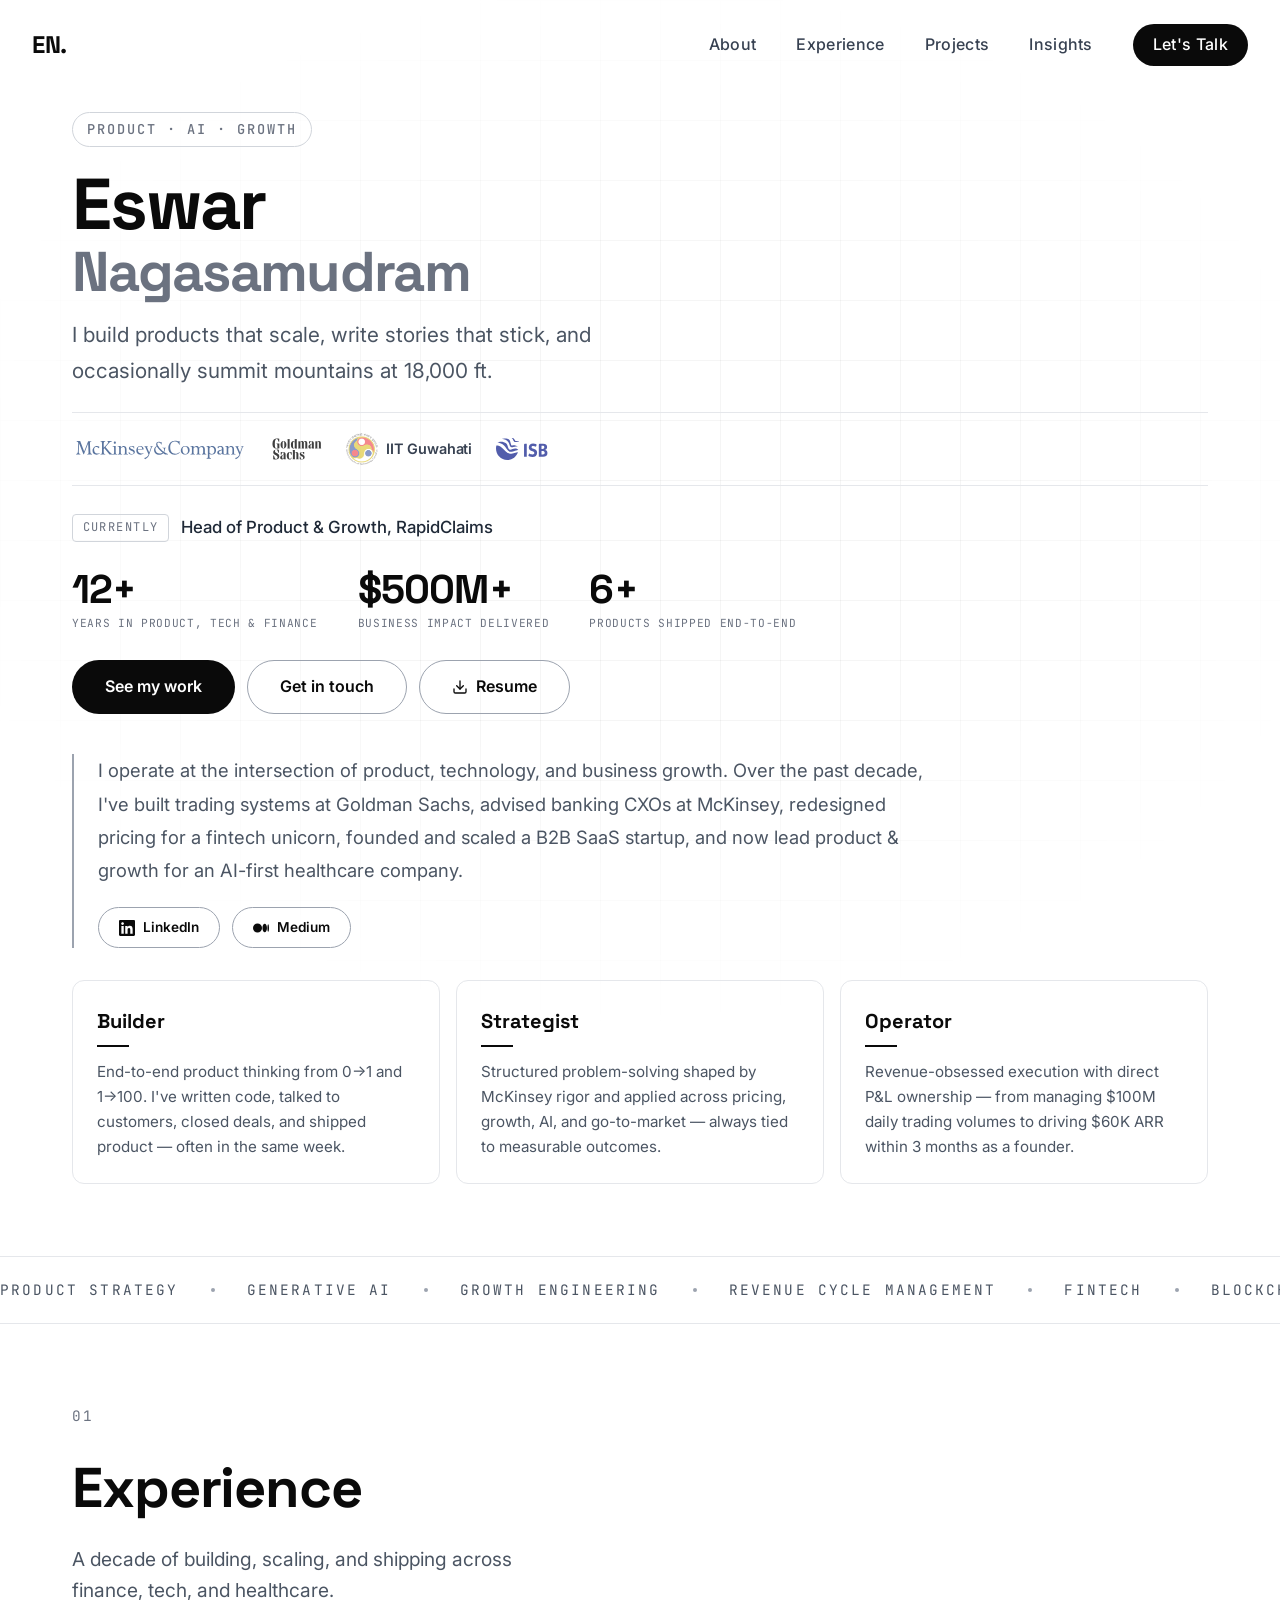
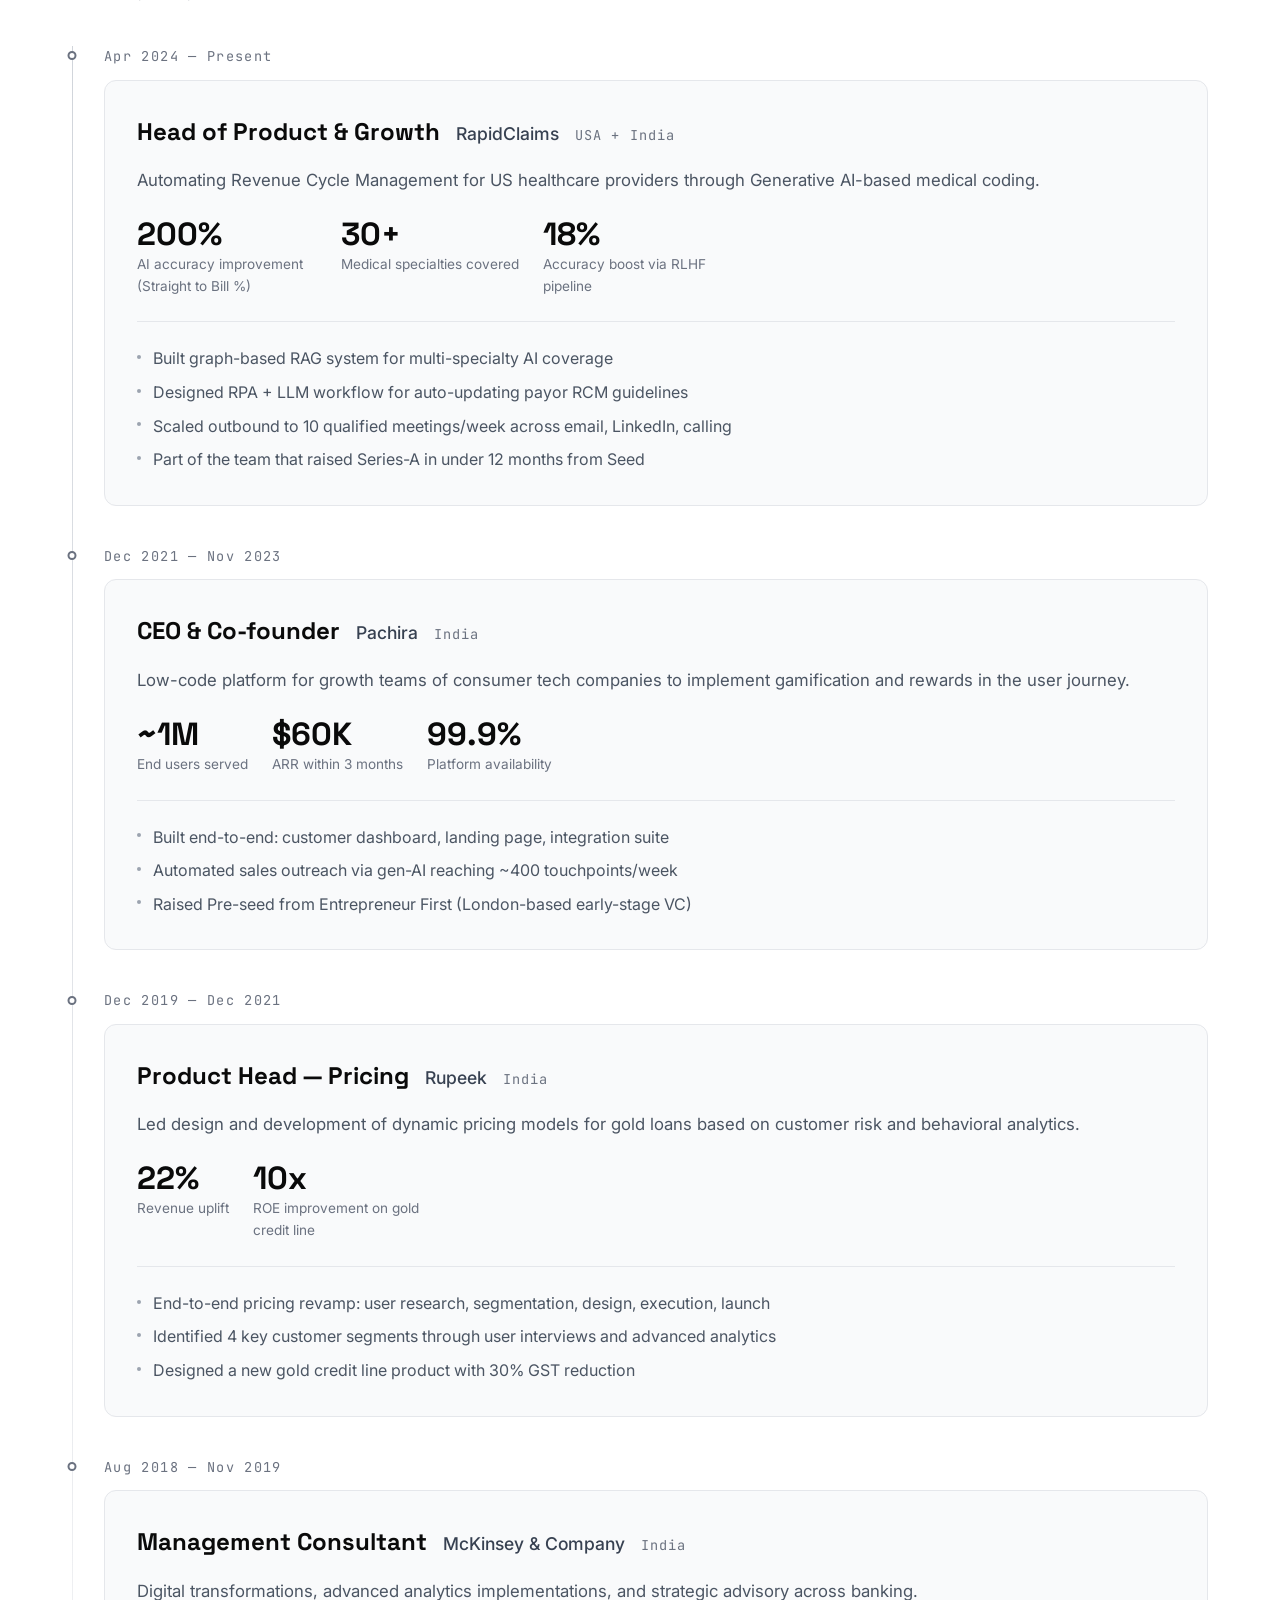
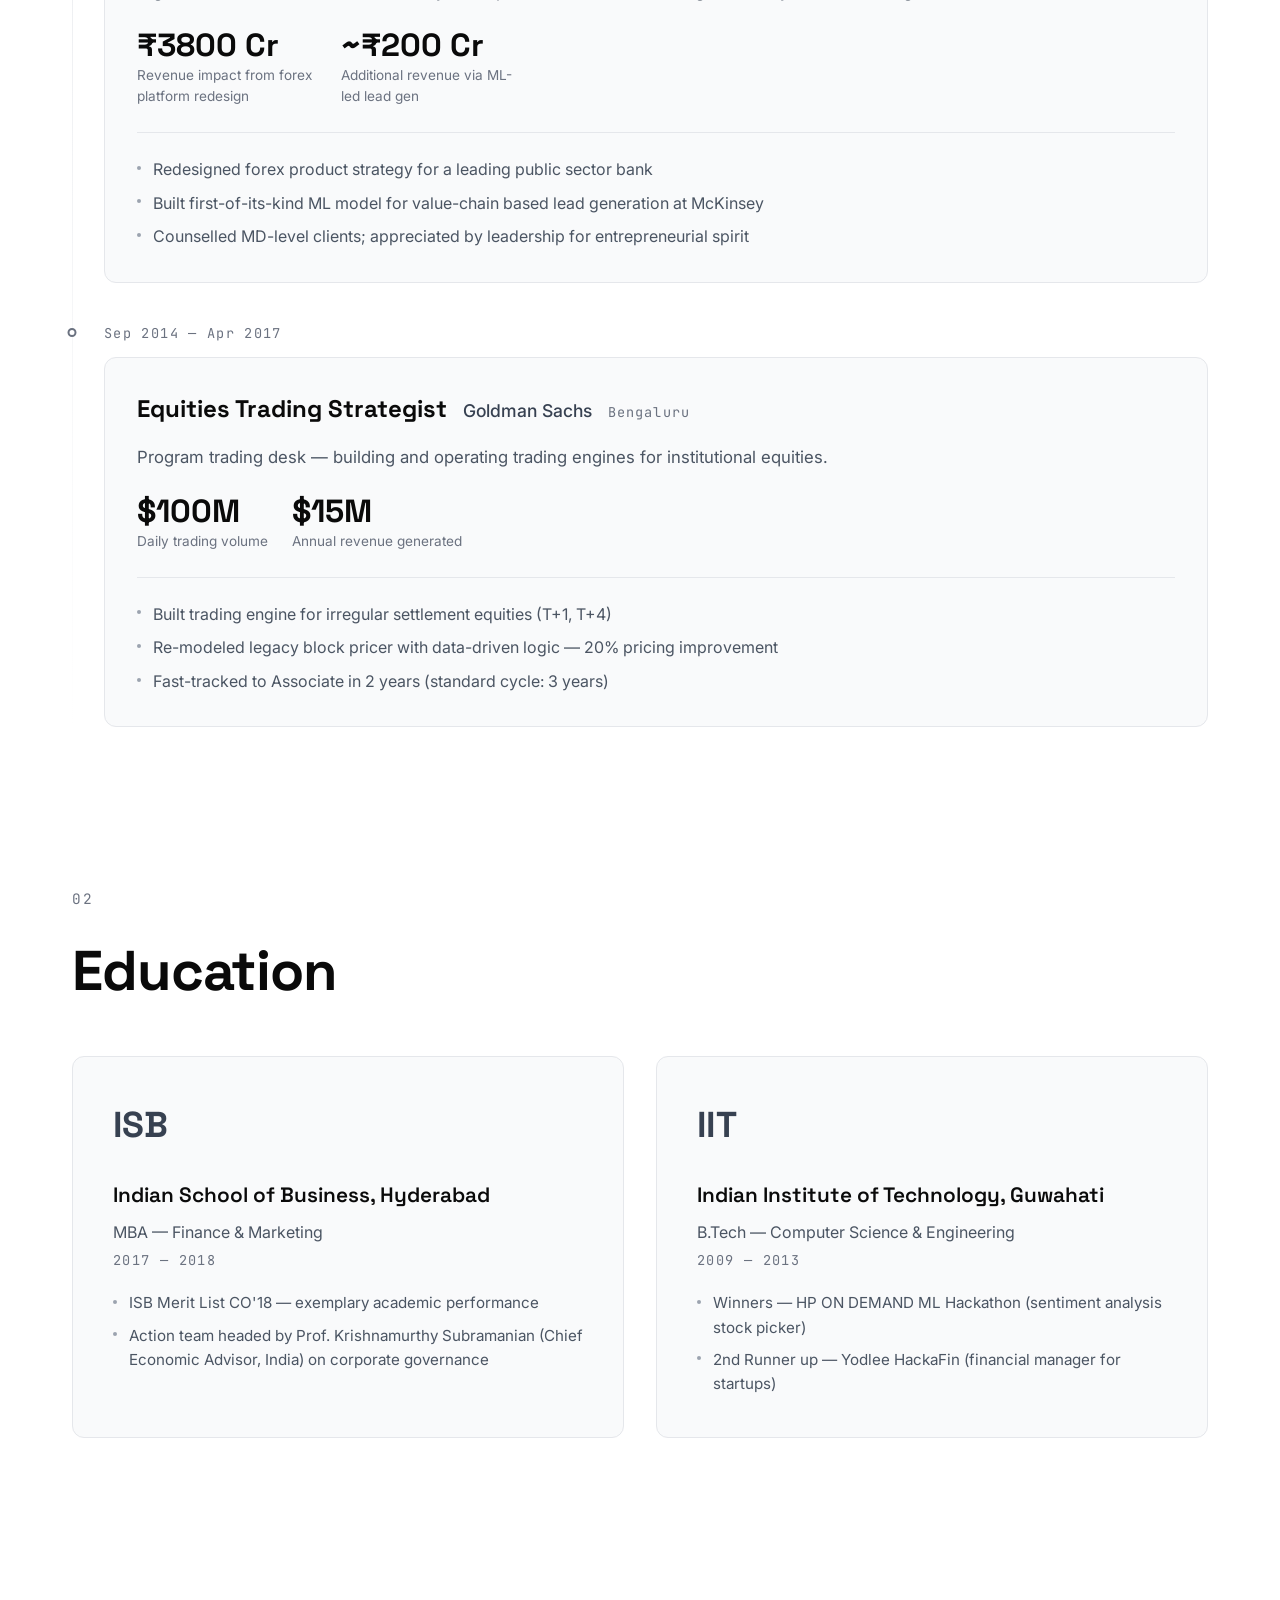
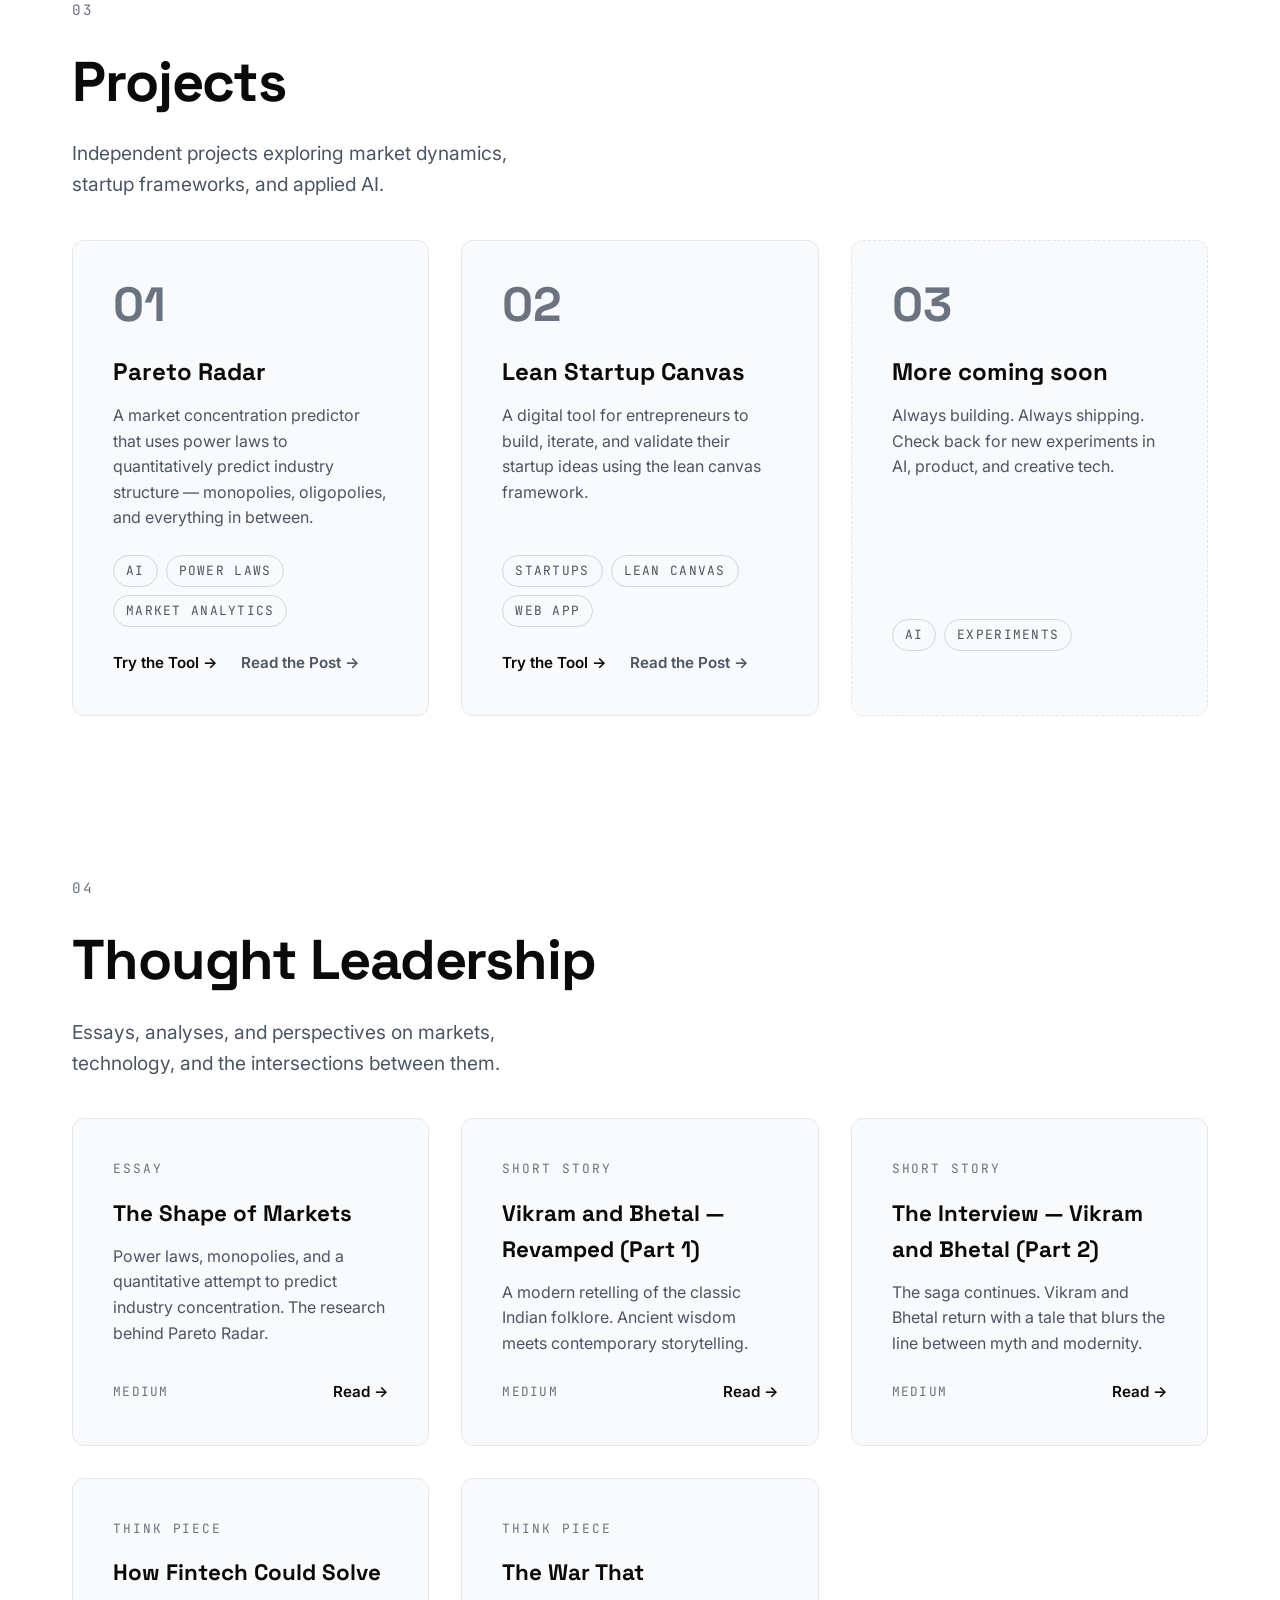
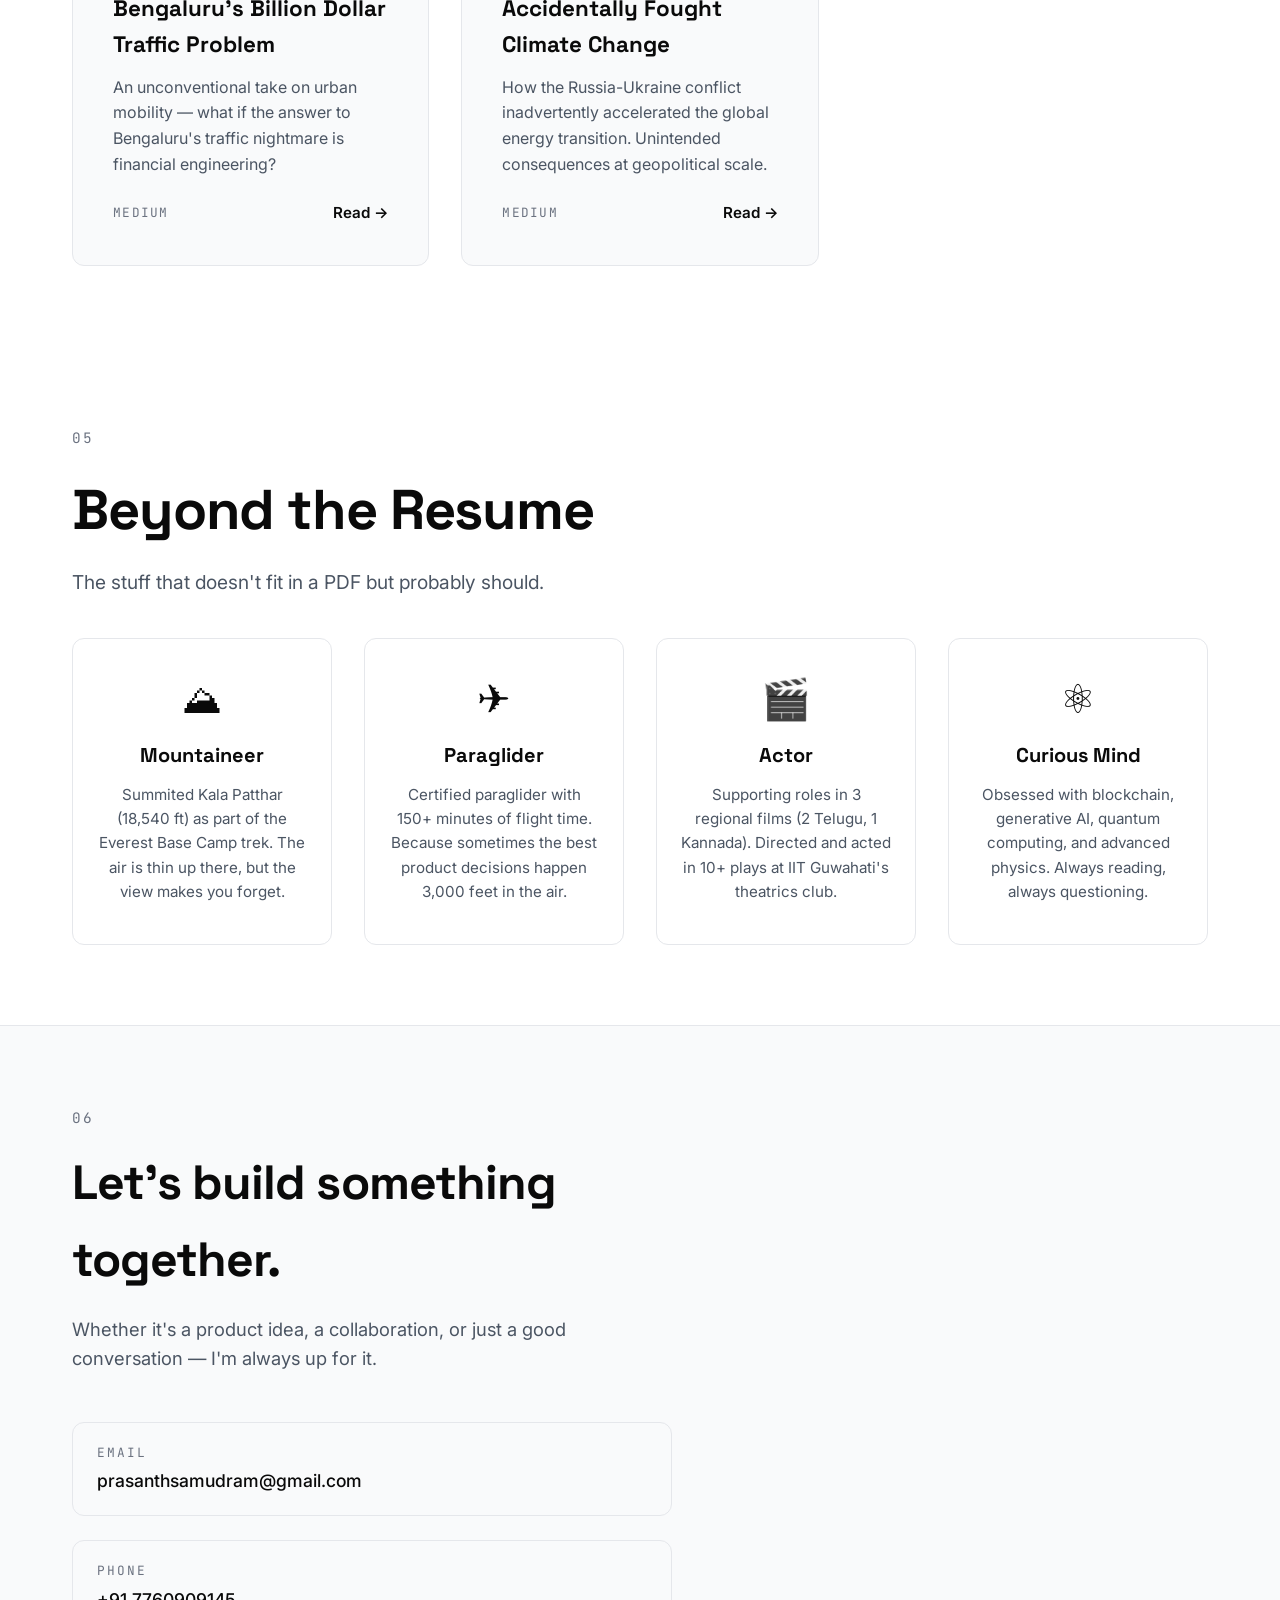
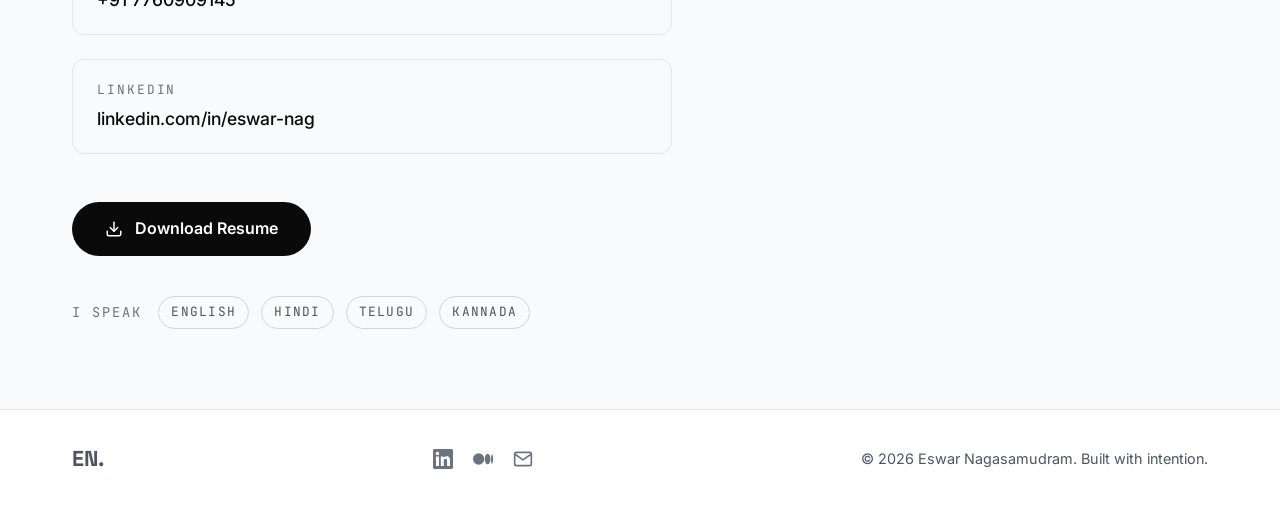
==== commit e96b4ad8: "Fix ISB logo, restructure hero layout, and improve countUp reliability - Replace wrong ISB logo (UEH" ====
--- a/index.html
+++ b/index.html
@@ -72,7 +72,7 @@
             <span class="credential__name">IIT Guwahati</span>
           </div>
           <div class="credential">
-            <img src="assets/logos/isb.png" alt="ISB" class="credential__logo credential__logo--wide">
+            <img src="assets/logos/isb.svg" alt="ISB" class="credential__logo credential__logo--wide">
           </div>
         </div>
 
@@ -91,33 +91,35 @@
             <span class="stat__label">Business Impact Delivered</span>
           </div>
           <div class="stat">
-            <span class="stat__number" data-target="1" data-suffix="M+">0</span>
-            <span class="stat__label">End Users Reached</span>
-          </div>
-        </div>
-
-        <div class="hero__action-row">
-          <div class="hero__actions">
-            <a href="#experience" class="btn btn--primary">See my work</a>
-            <a href="#contact" class="btn btn--ghost">Get in touch</a>
-            <a href="EswarNagasamudram_product.pdf" target="_blank" class="btn btn--ghost">
-              <svg width="16" height="16" viewBox="0 0 24 24" fill="none" stroke="currentColor" stroke-width="2" stroke-linecap="round" stroke-linejoin="round"><path d="M21 15v4a2 2 0 0 1-2 2H5a2 2 0 0 1-2-2v-4"/><polyline points="7 10 12 15 17 10"/><line x1="12" y1="15" x2="12" y2="3"/></svg>
-              Resume
+            <span class="stat__number" data-target="6" data-suffix="+">0</span>
+            <span class="stat__label">Products Shipped End-to-End</span>
+          </div>
+        </div>
+
+        <div class="hero__actions">
+          <a href="#experience" class="btn btn--primary">See my work</a>
+          <a href="#contact" class="btn btn--ghost">Get in touch</a>
+          <a href="EswarNagasamudram_product.pdf" target="_blank" class="btn btn--ghost">
+            <svg width="16" height="16" viewBox="0 0 24 24" fill="none" stroke="currentColor" stroke-width="2" stroke-linecap="round" stroke-linejoin="round"><path d="M21 15v4a2 2 0 0 1-2 2H5a2 2 0 0 1-2-2v-4"/><polyline points="7 10 12 15 17 10"/><line x1="12" y1="15" x2="12" y2="3"/></svg>
+            Resume
+          </a>
+        </div>
+      </div>
+
+      <div class="hero__bottom">
+        <div class="hero__summary">
+          <p>I operate at the intersection of product, technology, and business growth. Over the past decade, I've built trading systems at Goldman Sachs, advised banking CXOs at McKinsey, redesigned pricing for a fintech unicorn, founded and scaled a B2B SaaS startup, and now lead product & growth for an AI-first healthcare company.</p>
+          <div class="hero__social">
+            <a href="https://www.linkedin.com/in/eswar-nag/" target="_blank" rel="noopener" class="btn btn--ghost btn--sm">
+              <svg width="16" height="16" viewBox="0 0 24 24" fill="currentColor"><path d="M20.447 20.452h-3.554v-5.569c0-1.328-.027-3.037-1.852-3.037-1.853 0-2.136 1.445-2.136 2.939v5.667H9.351V9h3.414v1.561h.046c.477-.9 1.637-1.85 3.37-1.85 3.601 0 4.267 2.37 4.267 5.455v6.286zM5.337 7.433c-1.144 0-2.063-.926-2.063-2.065 0-1.138.92-2.063 2.063-2.063 1.14 0 2.064.925 2.064 2.063 0 1.139-.925 2.065-2.064 2.065zm1.782 13.019H3.555V9h3.564v11.452zM22.225 0H1.771C.792 0 0 .774 0 1.729v20.542C0 23.227.792 24 1.771 24h20.451C23.2 24 24 23.227 24 22.271V1.729C24 .774 23.2 0 22.222 0h.003z"/></svg>
+              LinkedIn
             </a>
-          </div>
-          <div class="hero__social">
-            <a href="https://www.linkedin.com/in/eswar-nag/" target="_blank" rel="noopener" class="hero__social-link" aria-label="LinkedIn">
-              <svg width="20" height="20" viewBox="0 0 24 24" fill="currentColor"><path d="M20.447 20.452h-3.554v-5.569c0-1.328-.027-3.037-1.852-3.037-1.853 0-2.136 1.445-2.136 2.939v5.667H9.351V9h3.414v1.561h.046c.477-.9 1.637-1.85 3.37-1.85 3.601 0 4.267 2.37 4.267 5.455v6.286zM5.337 7.433c-1.144 0-2.063-.926-2.063-2.065 0-1.138.92-2.063 2.063-2.063 1.14 0 2.064.925 2.064 2.063 0 1.139-.925 2.065-2.064 2.065zm1.782 13.019H3.555V9h3.564v11.452zM22.225 0H1.771C.792 0 0 .774 0 1.729v20.542C0 23.227.792 24 1.771 24h20.451C23.2 24 24 23.227 24 22.271V1.729C24 .774 23.2 0 22.222 0h.003z"/></svg>
+            <a href="https://medium.com/@eswarprasanth" target="_blank" rel="noopener" class="btn btn--ghost btn--sm">
+              <svg width="16" height="16" viewBox="0 0 24 24" fill="currentColor"><path d="M13.54 12a6.8 6.8 0 01-6.77 6.82A6.8 6.8 0 010 12a6.8 6.8 0 016.77-6.82A6.8 6.8 0 0113.54 12zM20.96 12c0 3.54-1.51 6.42-3.38 6.42-1.87 0-3.39-2.88-3.39-6.42s1.52-6.42 3.39-6.42 3.38 2.88 3.38 6.42M24 12c0 3.17-.53 5.75-1.19 5.75-.66 0-1.19-2.58-1.19-5.75s.53-5.75 1.19-5.75C23.47 6.25 24 8.83 24 12z"/></svg>
+              Medium
             </a>
-            <a href="https://medium.com/@eswarprasanth" target="_blank" rel="noopener" class="hero__social-link" aria-label="Medium">
-              <svg width="20" height="20" viewBox="0 0 24 24" fill="currentColor"><path d="M13.54 12a6.8 6.8 0 01-6.77 6.82A6.8 6.8 0 010 12a6.8 6.8 0 016.77-6.82A6.8 6.8 0 0113.54 12zM20.96 12c0 3.54-1.51 6.42-3.38 6.42-1.87 0-3.39-2.88-3.39-6.42s1.52-6.42 3.39-6.42 3.38 2.88 3.38 6.42M24 12c0 3.17-.53 5.75-1.19 5.75-.66 0-1.19-2.58-1.19-5.75s.53-5.75 1.19-5.75C23.47 6.25 24 8.83 24 12z"/></svg>
-            </a>
-          </div>
-        </div>
-      </div>
-
-      <div class="hero__summary reveal">
-        <p>I operate at the intersection of product, technology, and business growth. Over the past decade, I've built trading systems at Goldman Sachs, advised banking CXOs at McKinsey, redesigned pricing for a fintech unicorn, founded and scaled a B2B SaaS startup, and now lead product & growth for an AI-first healthcare company.</p>
+          </div>
+        </div>
       </div>
       <div class="hero__pillars reveal">
         <div class="pillar">
--- a/style.css
+++ b/style.css
@@ -391,18 +391,18 @@
   color: var(--gray-100);
 }
 
-/* --- Action Row --- */
-.hero__action-row {
-  display: flex;
-  align-items: center;
-  gap: 1.5rem;
-  flex-wrap: wrap;
-}
-
 .hero__actions {
   display: flex;
   gap: 0.75rem;
   flex-wrap: wrap;
+  margin-bottom: 0.5rem;
+}
+
+/* --- Hero Bottom (summary + social on the right) --- */
+.hero__bottom {
+  position: relative;
+  z-index: 1;
+  margin-top: 0.5rem;
 }
 
 /* --- Buttons --- */
@@ -442,6 +442,11 @@
   transform: translateY(-2px);
 }
 
+.btn--sm {
+  font-size: 0.85rem;
+  padding: 0.55rem 1.25rem;
+}
+
 /* --- Scroll Indicator --- */
 .hero__scroll-indicator {
   display: none;
@@ -1253,20 +1258,8 @@
 /* --- Hero Social --- */
 .hero__social {
   display: flex;
-  gap: 1.25rem;
-  margin-top: 1.5rem;
-}
-
-.hero__social-link {
-  color: var(--gray-400);
-  transition: color 0.3s, transform 0.3s;
-  display: flex;
-  align-items: center;
-}
-
-.hero__social-link:hover {
-  color: var(--white);
-  transform: translateY(-2px);
+  gap: 0.75rem;
+  margin-top: 1.25rem;
 }
 
 /* --- Contact Actions --- */
@@ -1362,11 +1355,6 @@
     gap: 1.5rem;
   }
 
-  .hero__action-row {
-    flex-direction: column;
-    align-items: flex-start;
-  }
-
   .hero__summary {
     padding-left: 1rem;
   }
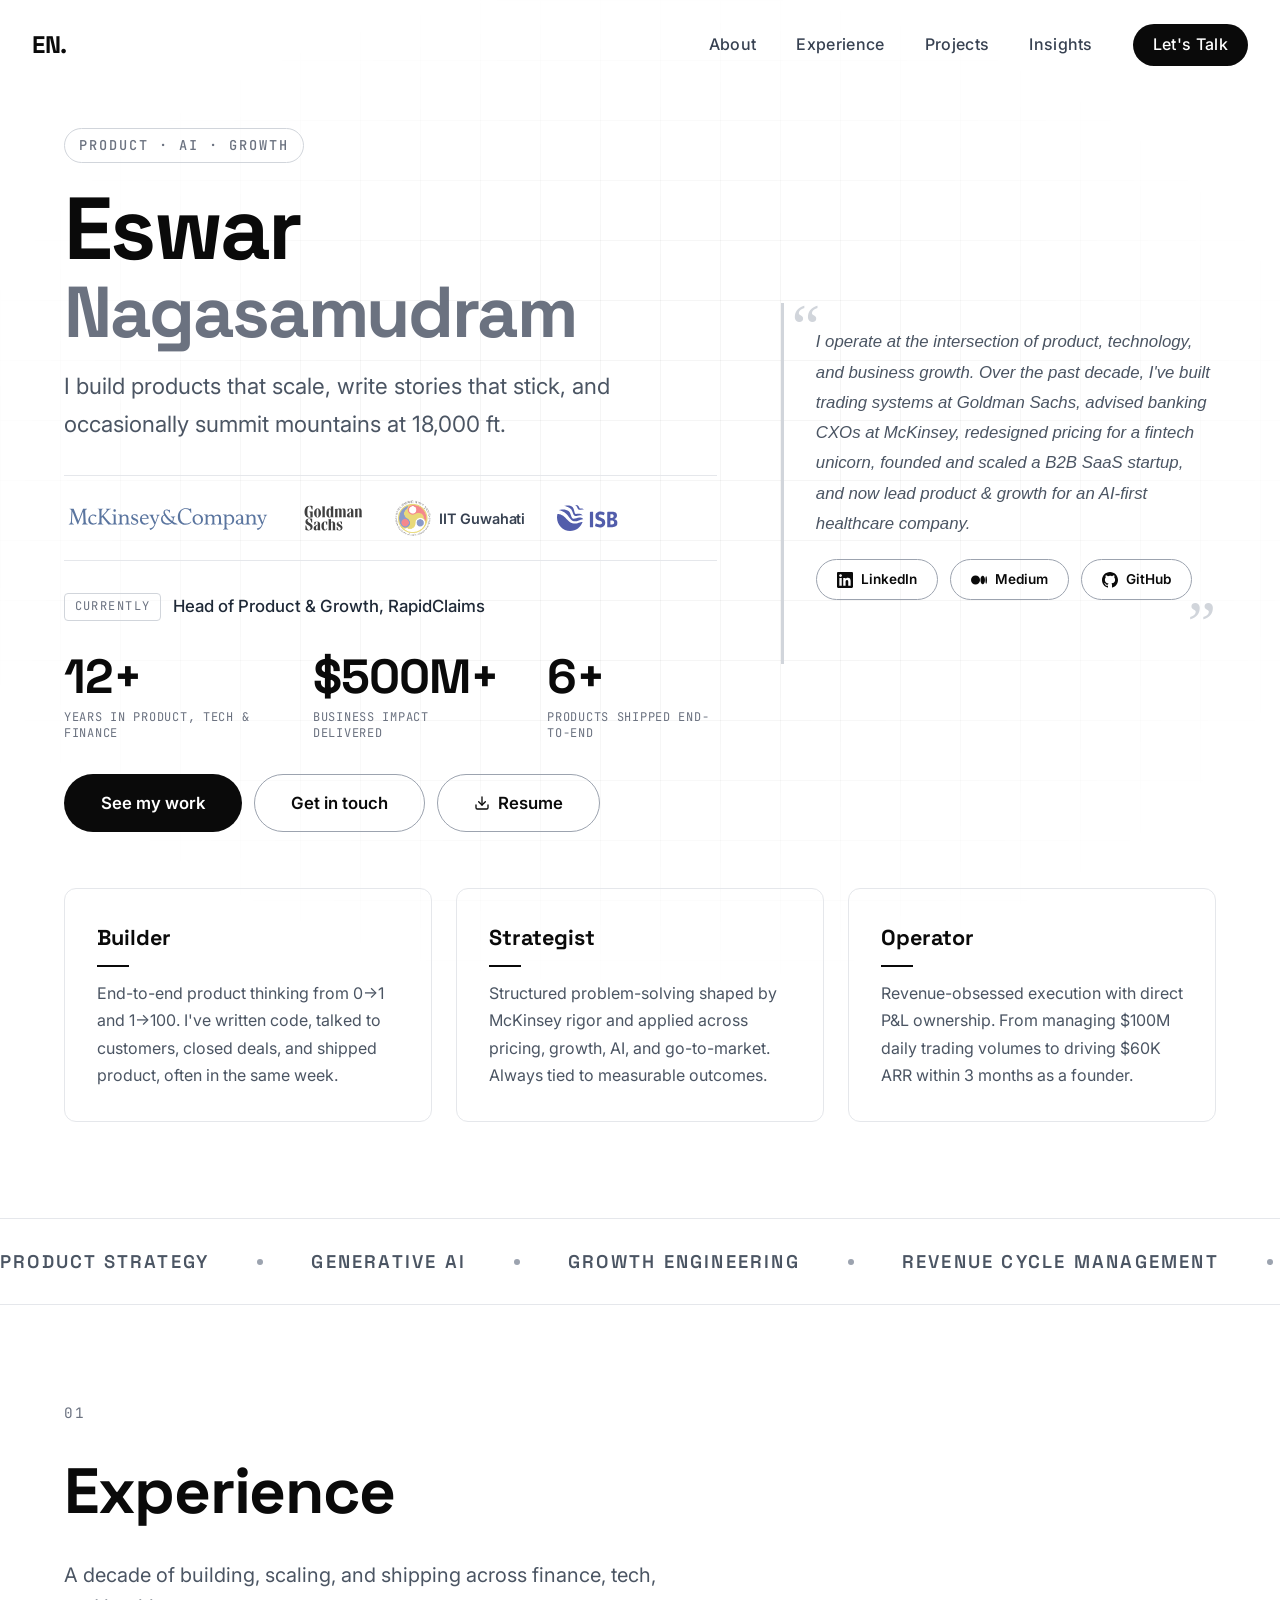
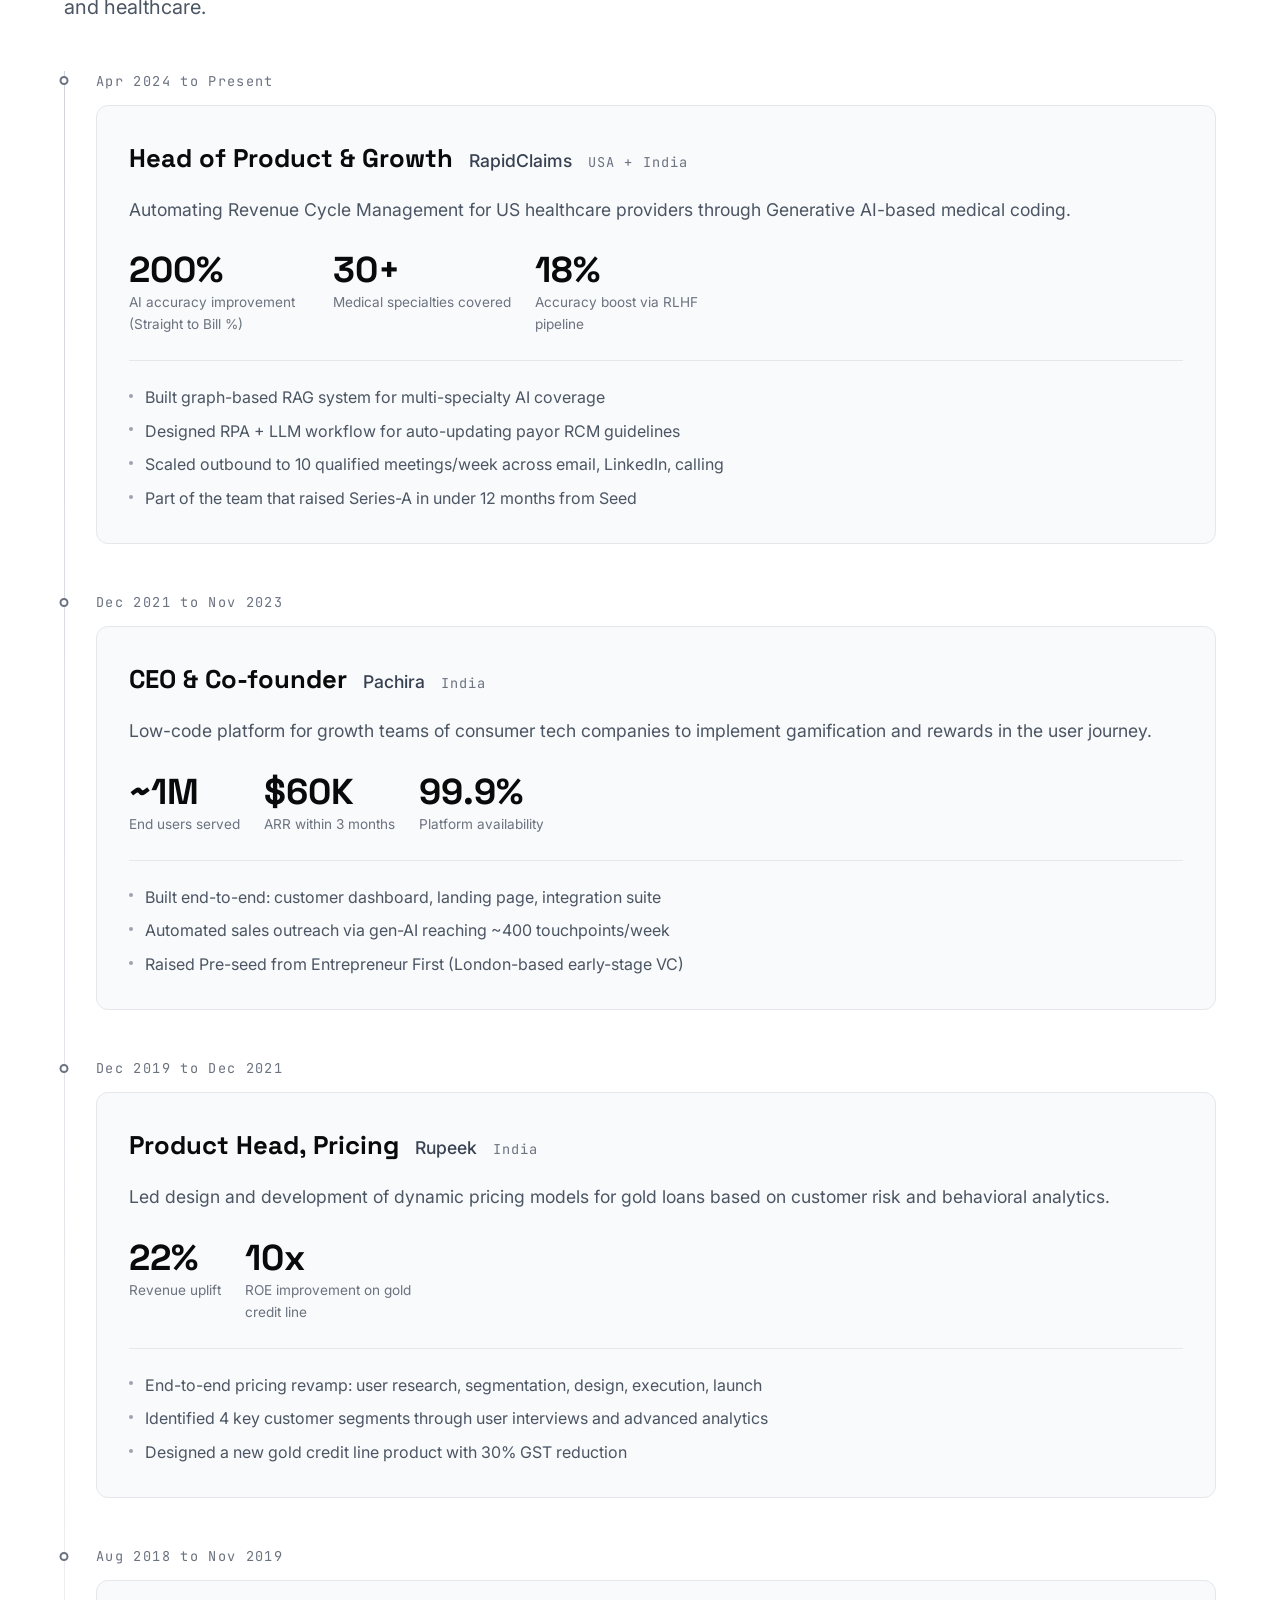
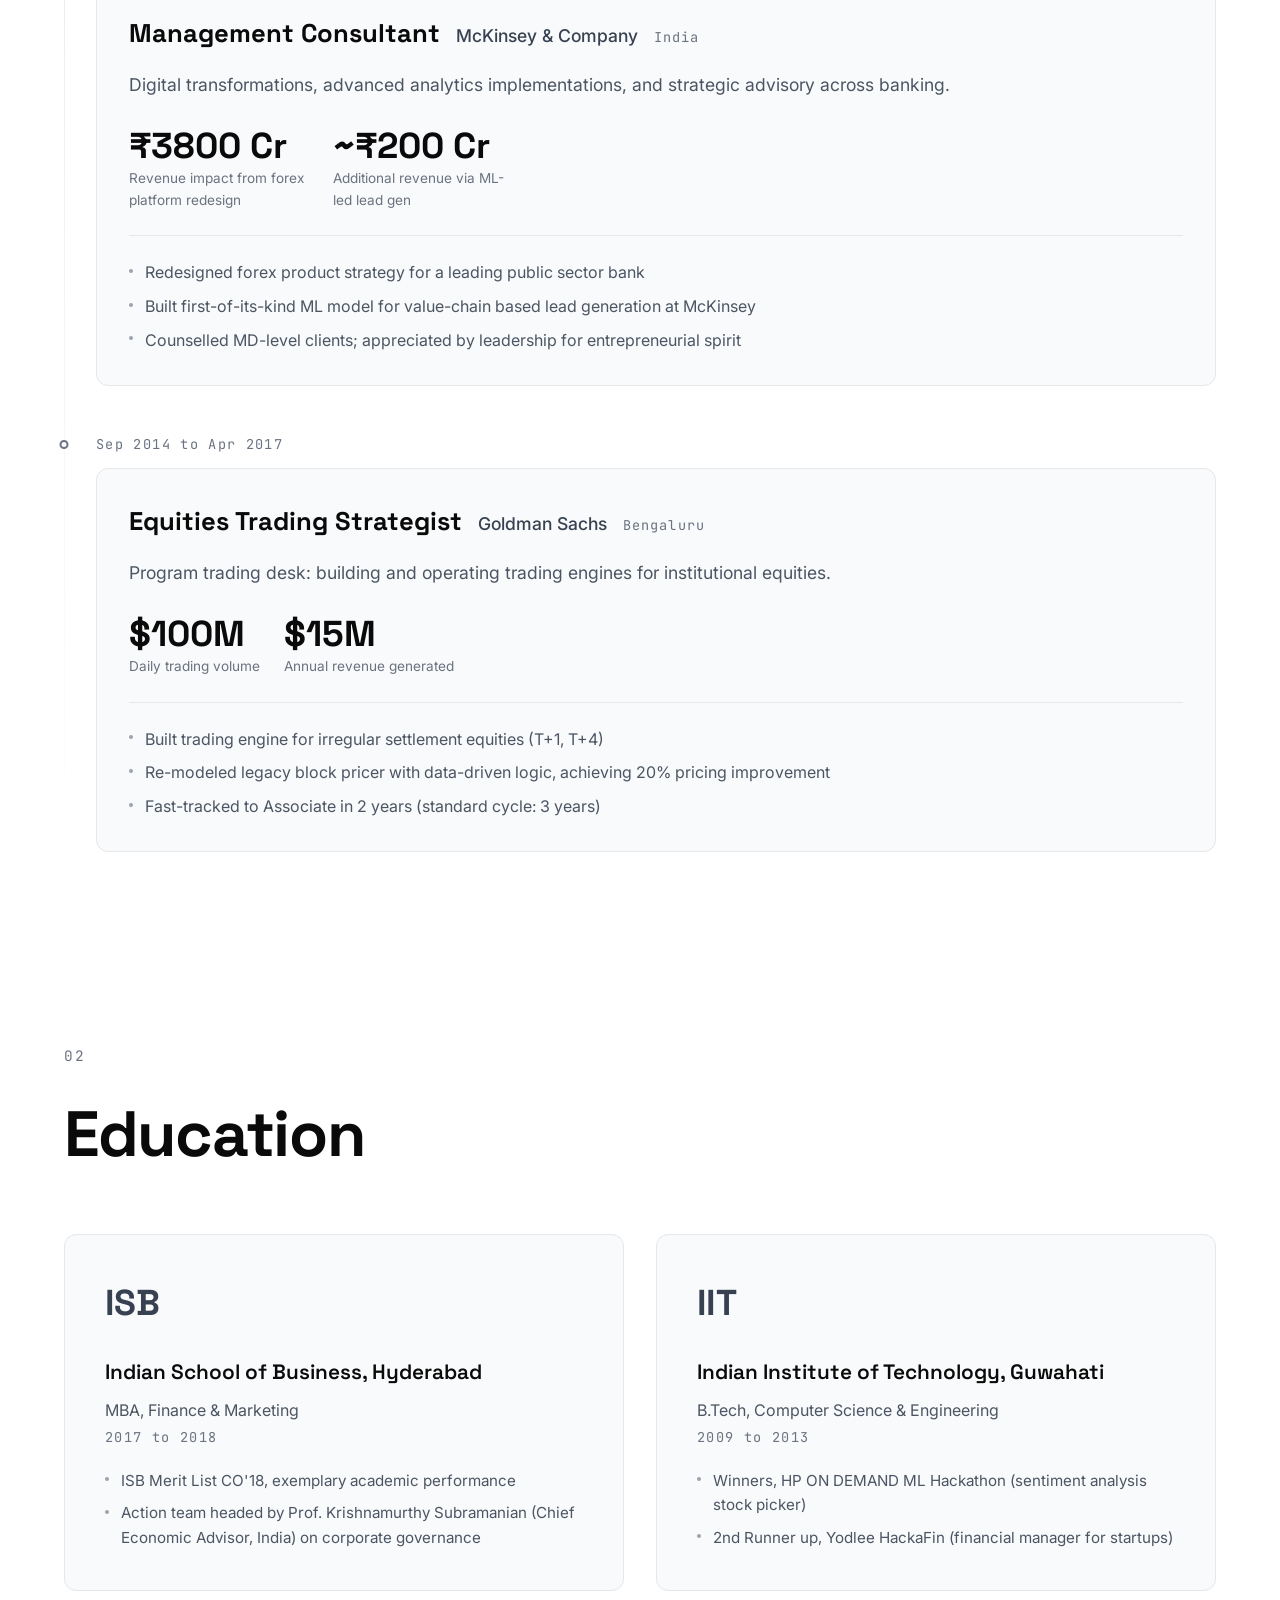
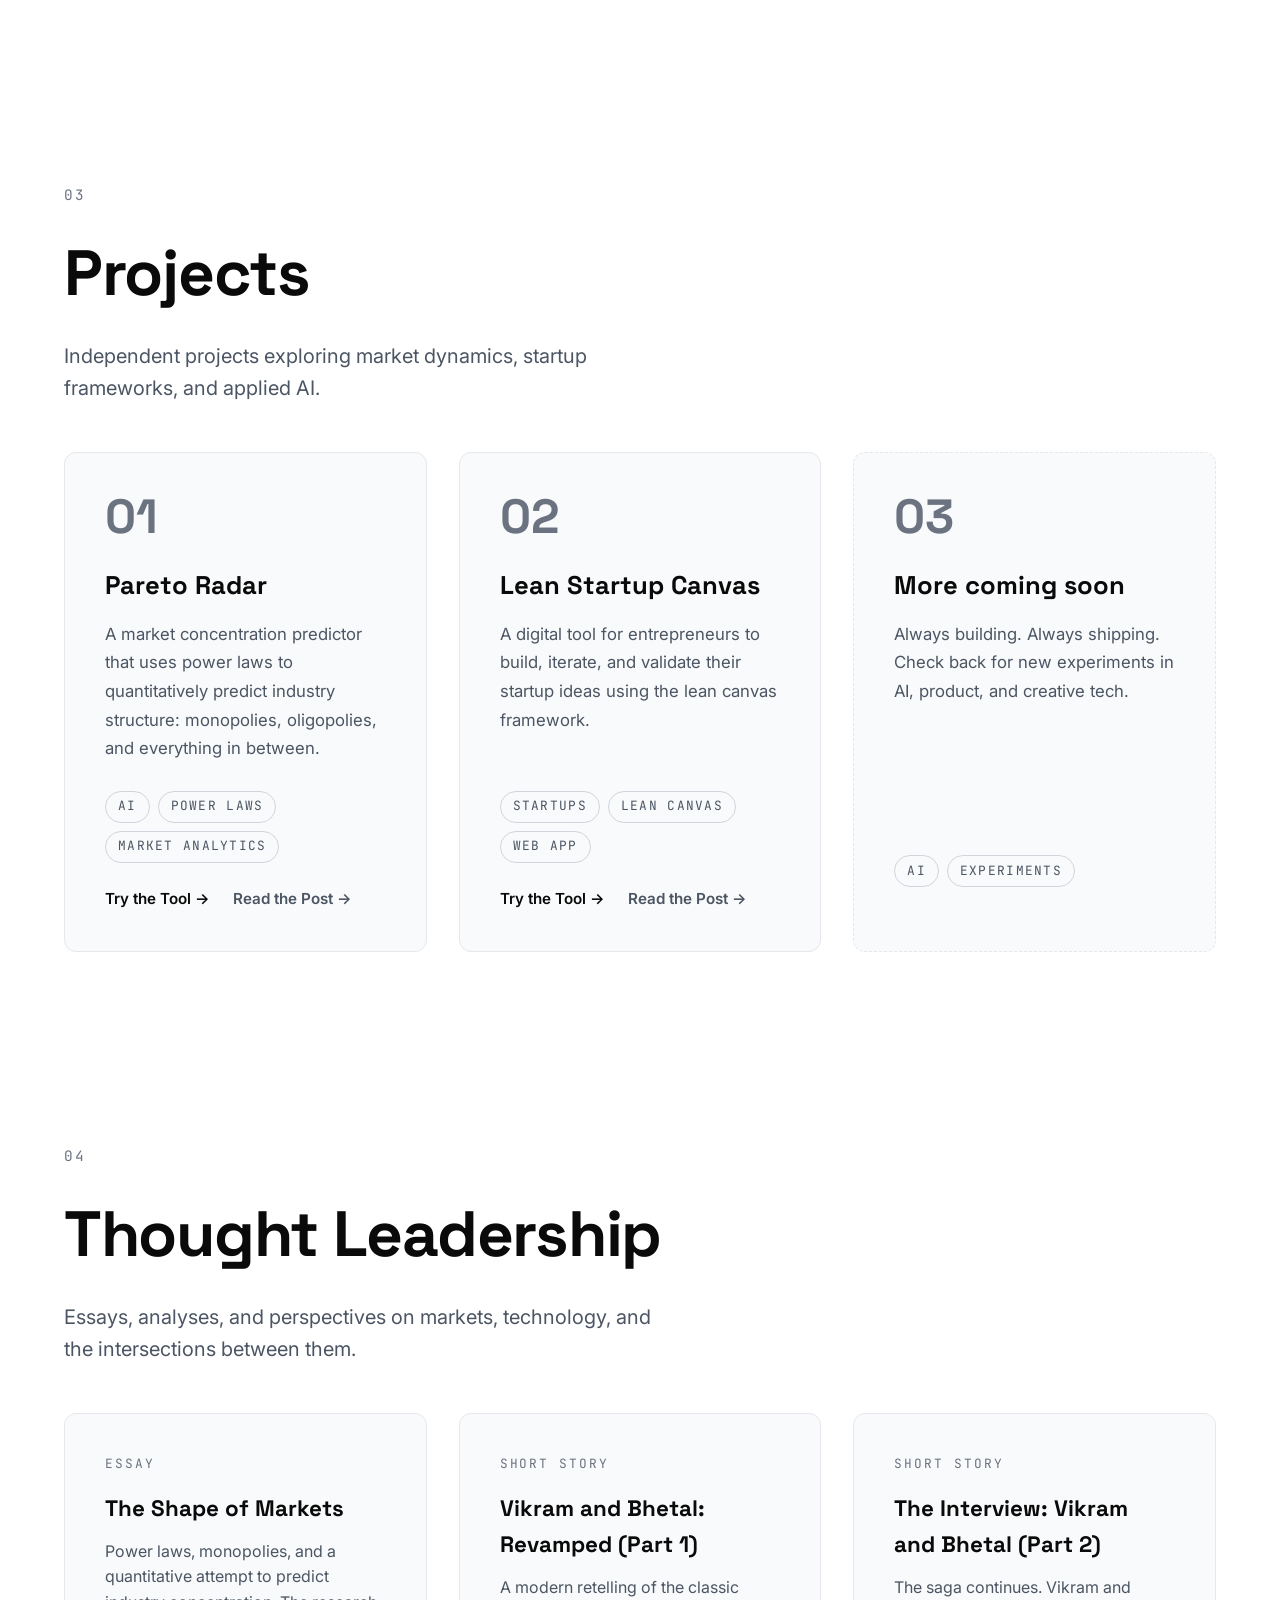
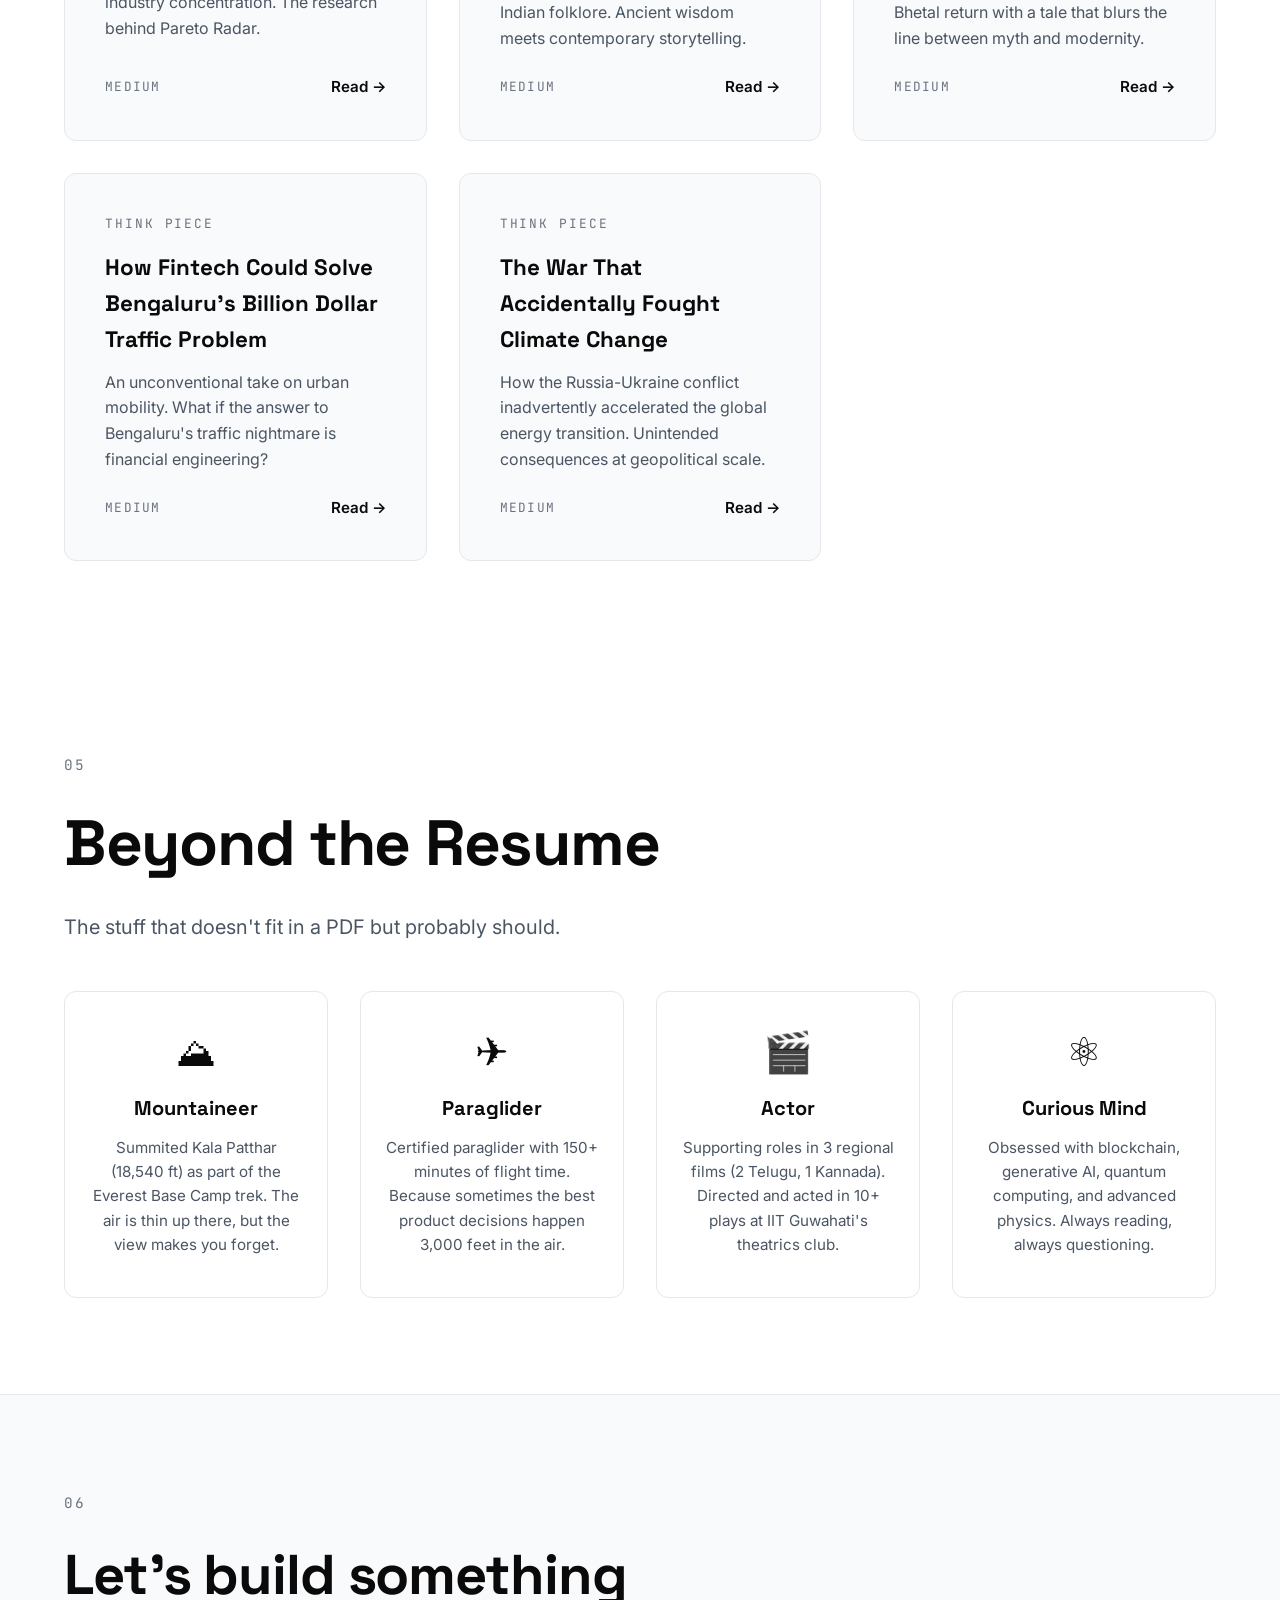
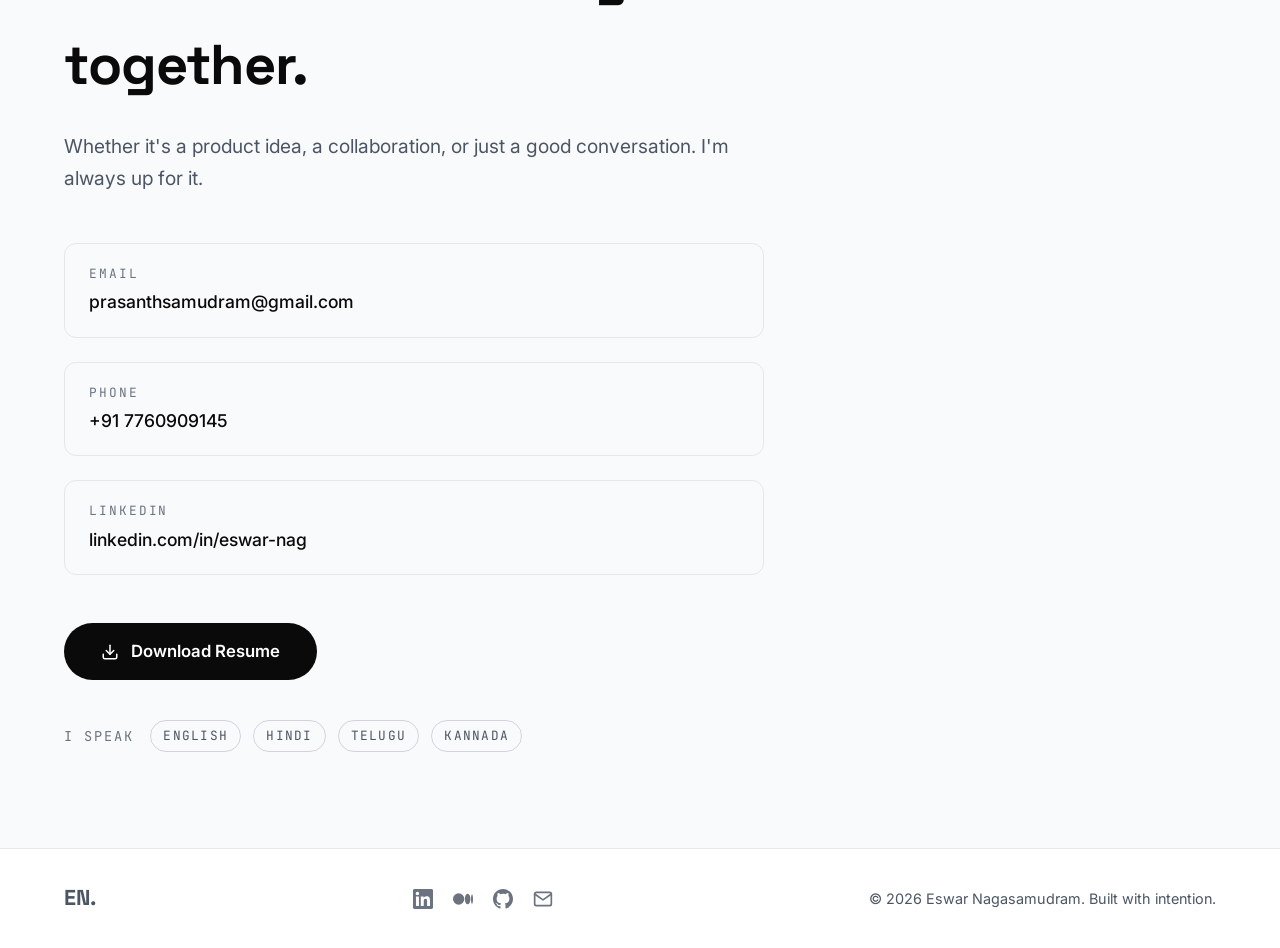
==== commit ab441a5a: "Widen layout, two-column hero, floating quote, favicon, and polish - Expand container to 1680px for " ====
--- a/index.html
+++ b/index.html
@@ -3,15 +3,16 @@
 <head>
   <meta charset="UTF-8">
   <meta name="viewport" content="width=device-width, initial-scale=1.0">
-  <title>Eswar Nagasamudram — Product, AI &amp; Growth</title>
-  <meta name="description" content="Eswar Nagasamudram — Product & Growth Executive. Ex-McKinsey, Goldman Sachs. IIT CS & ISB MBA. Building AI-powered products in healthcare and fintech.">
-  <meta property="og:title" content="Eswar Nagasamudram — Product, AI & Growth Executive">
+  <title>Eswar Nagasamudram | Product, AI &amp; Growth</title>
+  <meta name="description" content="Eswar Nagasamudram | Product & Growth Executive. Ex-McKinsey, Goldman Sachs. IIT CS & ISB MBA. Building AI-powered products in healthcare and fintech.">
+  <meta property="og:title" content="Eswar Nagasamudram | Product, AI & Growth Executive">
   <meta property="og:description" content="Product & growth executive with experience at McKinsey, Goldman Sachs, and AI-first startups. IIT CS & ISB MBA alumnus.">
   <meta property="og:type" content="website">
   <meta property="og:url" content="https://eswar-got-ai.com">
   <meta name="twitter:card" content="summary">
-  <meta name="twitter:title" content="Eswar Nagasamudram — Product, AI & Growth Executive">
+  <meta name="twitter:title" content="Eswar Nagasamudram | Product, AI & Growth Executive">
   <meta name="twitter:description" content="Product & growth executive. Ex-McKinsey, Goldman Sachs. Building AI-powered products.">
+  <link rel="icon" type="image/svg+xml" href="favicon.svg">
   <link rel="preconnect" href="https://fonts.googleapis.com">
   <link rel="preconnect" href="https://fonts.gstatic.com" crossorigin>
   <link href="https://fonts.googleapis.com/css2?family=Inter:wght@300;400;500;600;700;800;900&family=Space+Grotesk:wght@400;500;600;700&family=JetBrains+Mono:wght@400;500&display=swap" rel="stylesheet">
@@ -50,63 +51,63 @@
   <section class="hero" id="hero">
     <div class="hero__grid-bg"></div>
     <div class="container">
-      <div class="hero__content" id="about">
-        <div class="hero__badge">Product &middot; AI &middot; Growth</div>
-        <h1 class="hero__name">
-          <span class="hero__name-line">Eswar</span>
-          <span class="hero__name-line hero__name-line--outline">Nagasamudram</span>
-        </h1>
-        <p class="hero__tagline">
-          I build products that scale, write stories that stick, and occasionally summit mountains at 18,000 ft.
-        </p>
-
-        <div class="hero__credentials">
-          <div class="credential">
-            <img src="assets/logos/mckinsey.svg" alt="McKinsey & Company" class="credential__logo credential__logo--wide">
-          </div>
-          <div class="credential">
-            <img src="assets/logos/goldman-sachs.svg" alt="Goldman Sachs" class="credential__logo credential__logo--wide">
-          </div>
-          <div class="credential">
-            <img src="assets/logos/iitg.png" alt="IIT Guwahati" class="credential__logo credential__logo--square">
-            <span class="credential__name">IIT Guwahati</span>
-          </div>
-          <div class="credential">
-            <img src="assets/logos/isb.svg" alt="ISB" class="credential__logo credential__logo--wide">
-          </div>
-        </div>
-
-        <div class="hero__role">
-          <span class="hero__role-label">Currently</span>
-          <span class="hero__role-title">Head of Product &amp; Growth, RapidClaims</span>
-        </div>
-
-        <div class="hero__stats">
-          <div class="stat">
-            <span class="stat__number" data-target="12" data-suffix="+">0</span>
-            <span class="stat__label">Years in Product, Tech & Finance</span>
-          </div>
-          <div class="stat">
-            <span class="stat__number" data-prefix="$" data-target="500" data-suffix="M+">0</span>
-            <span class="stat__label">Business Impact Delivered</span>
-          </div>
-          <div class="stat">
-            <span class="stat__number" data-target="6" data-suffix="+">0</span>
-            <span class="stat__label">Products Shipped End-to-End</span>
-          </div>
-        </div>
-
-        <div class="hero__actions">
-          <a href="#experience" class="btn btn--primary">See my work</a>
-          <a href="#contact" class="btn btn--ghost">Get in touch</a>
-          <a href="EswarNagasamudram_product.pdf" target="_blank" class="btn btn--ghost">
-            <svg width="16" height="16" viewBox="0 0 24 24" fill="none" stroke="currentColor" stroke-width="2" stroke-linecap="round" stroke-linejoin="round"><path d="M21 15v4a2 2 0 0 1-2 2H5a2 2 0 0 1-2-2v-4"/><polyline points="7 10 12 15 17 10"/><line x1="12" y1="15" x2="12" y2="3"/></svg>
-            Resume
-          </a>
-        </div>
-      </div>
-
-      <div class="hero__bottom">
+      <div class="hero__top">
+        <div class="hero__content" id="about">
+          <div class="hero__badge">Product &middot; AI &middot; Growth</div>
+          <h1 class="hero__name">
+            <span class="hero__name-line">Eswar</span>
+            <span class="hero__name-line hero__name-line--outline">Nagasamudram</span>
+          </h1>
+          <p class="hero__tagline">
+            I build products that scale, write stories that stick, and occasionally summit mountains at 18,000 ft.
+          </p>
+
+          <div class="hero__credentials">
+            <div class="credential">
+              <img src="assets/logos/mckinsey.svg" alt="McKinsey & Company" class="credential__logo credential__logo--wide">
+            </div>
+            <div class="credential">
+              <img src="assets/logos/goldman-sachs.svg" alt="Goldman Sachs" class="credential__logo credential__logo--wide">
+            </div>
+            <div class="credential">
+              <img src="assets/logos/iitg.png" alt="IIT Guwahati" class="credential__logo credential__logo--square">
+              <span class="credential__name">IIT Guwahati</span>
+            </div>
+            <div class="credential">
+              <img src="assets/logos/isb.svg" alt="ISB" class="credential__logo credential__logo--wide">
+            </div>
+          </div>
+
+          <div class="hero__role">
+            <span class="hero__role-label">Currently</span>
+            <span class="hero__role-title">Head of Product &amp; Growth, RapidClaims</span>
+          </div>
+
+          <div class="hero__stats">
+            <div class="stat">
+              <span class="stat__number" data-target="12" data-suffix="+">0</span>
+              <span class="stat__label">Years in Product, Tech & Finance</span>
+            </div>
+            <div class="stat">
+              <span class="stat__number" data-prefix="$" data-target="500" data-suffix="M+">0</span>
+              <span class="stat__label">Business Impact Delivered</span>
+            </div>
+            <div class="stat">
+              <span class="stat__number" data-target="6" data-suffix="+">0</span>
+              <span class="stat__label">Products Shipped End-to-End</span>
+            </div>
+          </div>
+
+          <div class="hero__actions">
+            <a href="#experience" class="btn btn--primary">See my work</a>
+            <a href="#contact" class="btn btn--ghost">Get in touch</a>
+            <a href="EswarNagasamudram_product.pdf" target="_blank" class="btn btn--ghost">
+              <svg width="16" height="16" viewBox="0 0 24 24" fill="none" stroke="currentColor" stroke-width="2" stroke-linecap="round" stroke-linejoin="round"><path d="M21 15v4a2 2 0 0 1-2 2H5a2 2 0 0 1-2-2v-4"/><polyline points="7 10 12 15 17 10"/><line x1="12" y1="15" x2="12" y2="3"/></svg>
+              Resume
+            </a>
+          </div>
+        </div>
+
         <div class="hero__summary">
           <p>I operate at the intersection of product, technology, and business growth. Over the past decade, I've built trading systems at Goldman Sachs, advised banking CXOs at McKinsey, redesigned pricing for a fintech unicorn, founded and scaled a B2B SaaS startup, and now lead product & growth for an AI-first healthcare company.</p>
           <div class="hero__social">
@@ -118,21 +119,26 @@
               <svg width="16" height="16" viewBox="0 0 24 24" fill="currentColor"><path d="M13.54 12a6.8 6.8 0 01-6.77 6.82A6.8 6.8 0 010 12a6.8 6.8 0 016.77-6.82A6.8 6.8 0 0113.54 12zM20.96 12c0 3.54-1.51 6.42-3.38 6.42-1.87 0-3.39-2.88-3.39-6.42s1.52-6.42 3.39-6.42 3.38 2.88 3.38 6.42M24 12c0 3.17-.53 5.75-1.19 5.75-.66 0-1.19-2.58-1.19-5.75s.53-5.75 1.19-5.75C23.47 6.25 24 8.83 24 12z"/></svg>
               Medium
             </a>
-          </div>
-        </div>
-      </div>
-      <div class="hero__pillars reveal">
+            <a href="https://github.com/eswar-prasanth" target="_blank" rel="noopener" class="btn btn--ghost btn--sm">
+              <svg width="16" height="16" viewBox="0 0 24 24" fill="currentColor"><path d="M12 0C5.374 0 0 5.373 0 12c0 5.302 3.438 9.8 8.207 11.387.599.111.793-.261.793-.577v-2.234c-3.338.726-4.033-1.416-4.033-1.416-.546-1.387-1.333-1.756-1.333-1.756-1.089-.745.083-.729.083-.729 1.205.084 1.839 1.237 1.839 1.237 1.07 1.834 2.807 1.304 3.492.997.107-.775.418-1.305.762-1.604-2.665-.305-5.467-1.334-5.467-5.931 0-1.311.469-2.381 1.236-3.221-.124-.303-.535-1.524.117-3.176 0 0 1.008-.322 3.301 1.23A11.509 11.509 0 0112 5.803c1.02.005 2.047.138 3.006.404 2.291-1.552 3.297-1.23 3.297-1.23.653 1.653.242 2.874.118 3.176.77.84 1.235 1.911 1.235 3.221 0 4.609-2.807 5.624-5.479 5.921.43.372.823 1.102.823 2.222v3.293c0 .319.192.694.801.576C20.566 21.797 24 17.3 24 12c0-6.627-5.373-12-12-12z"/></svg>
+              GitHub
+            </a>
+          </div>
+        </div>
+      </div>
+
+      <div class="hero__pillars">
         <div class="pillar">
           <h3 class="pillar__title">Builder</h3>
-          <p class="pillar__desc">End-to-end product thinking from 0→1 and 1→100. I've written code, talked to customers, closed deals, and shipped product — often in the same week.</p>
+          <p class="pillar__desc">End-to-end product thinking from 0→1 and 1→100. I've written code, talked to customers, closed deals, and shipped product, often in the same week.</p>
         </div>
         <div class="pillar">
           <h3 class="pillar__title">Strategist</h3>
-          <p class="pillar__desc">Structured problem-solving shaped by McKinsey rigor and applied across pricing, growth, AI, and go-to-market — always tied to measurable outcomes.</p>
+          <p class="pillar__desc">Structured problem-solving shaped by McKinsey rigor and applied across pricing, growth, AI, and go-to-market. Always tied to measurable outcomes.</p>
         </div>
         <div class="pillar">
           <h3 class="pillar__title">Operator</h3>
-          <p class="pillar__desc">Revenue-obsessed execution with direct P&L ownership — from managing $100M daily trading volumes to driving $60K ARR within 3 months as a founder.</p>
+          <p class="pillar__desc">Revenue-obsessed execution with direct P&L ownership. From managing $100M daily trading volumes to driving $60K ARR within 3 months as a founder.</p>
         </div>
       </div>
     </div>
@@ -177,7 +183,7 @@
 
         <div class="timeline__item reveal">
           <div class="timeline__marker"></div>
-          <div class="timeline__date">Apr 2024 — Present</div>
+          <div class="timeline__date">Apr 2024 to Present</div>
           <div class="timeline__card">
             <div class="timeline__header">
               <h3 class="timeline__role">Head of Product &amp; Growth</h3>
@@ -210,7 +216,7 @@
 
         <div class="timeline__item reveal">
           <div class="timeline__marker"></div>
-          <div class="timeline__date">Dec 2021 — Nov 2023</div>
+          <div class="timeline__date">Dec 2021 to Nov 2023</div>
           <div class="timeline__card">
             <div class="timeline__header">
               <h3 class="timeline__role">CEO &amp; Co-founder</h3>
@@ -242,10 +248,10 @@
 
         <div class="timeline__item reveal">
           <div class="timeline__marker"></div>
-          <div class="timeline__date">Dec 2019 — Dec 2021</div>
+          <div class="timeline__date">Dec 2019 to Dec 2021</div>
           <div class="timeline__card">
             <div class="timeline__header">
-              <h3 class="timeline__role">Product Head — Pricing</h3>
+              <h3 class="timeline__role">Product Head, Pricing</h3>
               <span class="timeline__company">Rupeek</span>
               <span class="timeline__location">India</span>
             </div>
@@ -270,7 +276,7 @@
 
         <div class="timeline__item reveal">
           <div class="timeline__marker"></div>
-          <div class="timeline__date">Aug 2018 — Nov 2019</div>
+          <div class="timeline__date">Aug 2018 to Nov 2019</div>
           <div class="timeline__card">
             <div class="timeline__header">
               <h3 class="timeline__role">Management Consultant</h3>
@@ -298,14 +304,14 @@
 
         <div class="timeline__item reveal">
           <div class="timeline__marker"></div>
-          <div class="timeline__date">Sep 2014 — Apr 2017</div>
+          <div class="timeline__date">Sep 2014 to Apr 2017</div>
           <div class="timeline__card">
             <div class="timeline__header">
               <h3 class="timeline__role">Equities Trading Strategist</h3>
               <span class="timeline__company">Goldman Sachs</span>
               <span class="timeline__location">Bengaluru</span>
             </div>
-            <p class="timeline__desc">Program trading desk — building and operating trading engines for institutional equities.</p>
+            <p class="timeline__desc">Program trading desk: building and operating trading engines for institutional equities.</p>
             <div class="timeline__highlights">
               <div class="timeline__highlight">
                 <span class="timeline__highlight-metric">$100M</span>
@@ -318,7 +324,7 @@
             </div>
             <ul class="timeline__details">
               <li>Built trading engine for irregular settlement equities (T+1, T+4)</li>
-              <li>Re-modeled legacy block pricer with data-driven logic — 20% pricing improvement</li>
+              <li>Re-modeled legacy block pricer with data-driven logic, achieving 20% pricing improvement</li>
               <li>Fast-tracked to Associate in 2 years (standard cycle: 3 years)</li>
             </ul>
           </div>
@@ -339,21 +345,21 @@
         <div class="edu-card reveal">
           <div class="edu-card__logo">ISB</div>
           <h3 class="edu-card__school">Indian School of Business, Hyderabad</h3>
-          <p class="edu-card__degree">MBA — Finance &amp; Marketing</p>
-          <p class="edu-card__year">2017 — 2018</p>
+          <p class="edu-card__degree">MBA, Finance &amp; Marketing</p>
+          <p class="edu-card__year">2017 to 2018</p>
           <ul class="edu-card__highlights">
-            <li>ISB Merit List CO'18 — exemplary academic performance</li>
+            <li>ISB Merit List CO'18, exemplary academic performance</li>
             <li>Action team headed by Prof. Krishnamurthy Subramanian (Chief Economic Advisor, India) on corporate governance</li>
           </ul>
         </div>
         <div class="edu-card reveal">
           <div class="edu-card__logo">IIT</div>
           <h3 class="edu-card__school">Indian Institute of Technology, Guwahati</h3>
-          <p class="edu-card__degree">B.Tech — Computer Science &amp; Engineering</p>
-          <p class="edu-card__year">2009 — 2013</p>
+          <p class="edu-card__degree">B.Tech, Computer Science &amp; Engineering</p>
+          <p class="edu-card__year">2009 to 2013</p>
           <ul class="edu-card__highlights">
-            <li>Winners — HP ON DEMAND ML Hackathon (sentiment analysis stock picker)</li>
-            <li>2nd Runner up — Yodlee HackaFin (financial manager for startups)</li>
+            <li>Winners, HP ON DEMAND ML Hackathon (sentiment analysis stock picker)</li>
+            <li>2nd Runner up, Yodlee HackaFin (financial manager for startups)</li>
           </ul>
         </div>
       </div>
@@ -373,7 +379,7 @@
         <div class="project-card reveal">
           <div class="project-card__number">01</div>
           <h3 class="project-card__title">Pareto Radar</h3>
-          <p class="project-card__desc">A market concentration predictor that uses power laws to quantitatively predict industry structure — monopolies, oligopolies, and everything in between.</p>
+          <p class="project-card__desc">A market concentration predictor that uses power laws to quantitatively predict industry structure: monopolies, oligopolies, and everything in between.</p>
           <div class="project-card__tags">
             <span class="tag">AI</span>
             <span class="tag">Power Laws</span>
@@ -436,7 +442,7 @@
 
         <article class="writing-card reveal">
           <div class="writing-card__type">Short Story</div>
-          <h3 class="writing-card__title">Vikram and Bhetal — Revamped (Part 1)</h3>
+          <h3 class="writing-card__title">Vikram and Bhetal: Revamped (Part 1)</h3>
           <p class="writing-card__excerpt">A modern retelling of the classic Indian folklore. Ancient wisdom meets contemporary storytelling.</p>
           <div class="writing-card__footer">
             <span class="writing-card__platform">Medium</span>
@@ -446,7 +452,7 @@
 
         <article class="writing-card reveal">
           <div class="writing-card__type">Short Story</div>
-          <h3 class="writing-card__title">The Interview — Vikram and Bhetal (Part 2)</h3>
+          <h3 class="writing-card__title">The Interview: Vikram and Bhetal (Part 2)</h3>
           <p class="writing-card__excerpt">The saga continues. Vikram and Bhetal return with a tale that blurs the line between myth and modernity.</p>
           <div class="writing-card__footer">
             <span class="writing-card__platform">Medium</span>
@@ -457,7 +463,7 @@
         <article class="writing-card reveal">
           <div class="writing-card__type">Think Piece</div>
           <h3 class="writing-card__title">How Fintech Could Solve Bengaluru's Billion Dollar Traffic Problem</h3>
-          <p class="writing-card__excerpt">An unconventional take on urban mobility — what if the answer to Bengaluru's traffic nightmare is financial engineering?</p>
+          <p class="writing-card__excerpt">An unconventional take on urban mobility. What if the answer to Bengaluru's traffic nightmare is financial engineering?</p>
           <div class="writing-card__footer">
             <span class="writing-card__platform">Medium</span>
             <a href="https://medium.com/@eswarprasanth/how-fin-tech-could-solve-bengalurus-billion-dollar-traffic-problem-05c61de27388" target="_blank" rel="noopener" class="writing-card__read">Read &rarr;</a>
@@ -517,7 +523,7 @@
       <div class="contact__content reveal">
         <span class="section__number">06</span>
         <h2 class="contact__title">Let's build something together.</h2>
-        <p class="contact__desc">Whether it's a product idea, a collaboration, or just a good conversation — I'm always up for it.</p>
+        <p class="contact__desc">Whether it's a product idea, a collaboration, or just a good conversation. I'm always up for it.</p>
         <div class="contact__links">
           <a href="mailto:prasanthsamudram@gmail.com" class="contact__link">
             <span class="contact__link-label">Email</span>
@@ -560,6 +566,9 @@
         <a href="https://medium.com/@eswarprasanth" target="_blank" rel="noopener" class="footer__social-link" aria-label="Medium">
           <svg width="20" height="20" viewBox="0 0 24 24" fill="currentColor"><path d="M13.54 12a6.8 6.8 0 01-6.77 6.82A6.8 6.8 0 010 12a6.8 6.8 0 016.77-6.82A6.8 6.8 0 0113.54 12zM20.96 12c0 3.54-1.51 6.42-3.38 6.42-1.87 0-3.39-2.88-3.39-6.42s1.52-6.42 3.39-6.42 3.38 2.88 3.38 6.42M24 12c0 3.17-.53 5.75-1.19 5.75-.66 0-1.19-2.58-1.19-5.75s.53-5.75 1.19-5.75C23.47 6.25 24 8.83 24 12z"/></svg>
         </a>
+        <a href="https://github.com/eswar-prasanth" target="_blank" rel="noopener" class="footer__social-link" aria-label="GitHub">
+          <svg width="20" height="20" viewBox="0 0 24 24" fill="currentColor"><path d="M12 0C5.374 0 0 5.373 0 12c0 5.302 3.438 9.8 8.207 11.387.599.111.793-.261.793-.577v-2.234c-3.338.726-4.033-1.416-4.033-1.416-.546-1.387-1.333-1.756-1.333-1.756-1.089-.745.083-.729.083-.729 1.205.084 1.839 1.237 1.839 1.237 1.07 1.834 2.807 1.304 3.492.997.107-.775.418-1.305.762-1.604-2.665-.305-5.467-1.334-5.467-5.931 0-1.311.469-2.381 1.236-3.221-.124-.303-.535-1.524.117-3.176 0 0 1.008-.322 3.301 1.23A11.509 11.509 0 0112 5.803c1.02.005 2.047.138 3.006.404 2.291-1.552 3.297-1.23 3.297-1.23.653 1.653.242 2.874.118 3.176.77.84 1.235 1.911 1.235 3.221 0 4.609-2.807 5.624-5.479 5.921.43.372.823 1.102.823 2.222v3.293c0 .319.192.694.801.576C20.566 21.797 24 17.3 24 12c0-6.627-5.373-12-12-12z"/></svg>
+        </a>
         <a href="mailto:prasanthsamudram@gmail.com" class="footer__social-link" aria-label="Email">
           <svg width="20" height="20" viewBox="0 0 24 24" fill="none" stroke="currentColor" stroke-width="2" stroke-linecap="round" stroke-linejoin="round"><path d="M4 4h16c1.1 0 2 .9 2 2v12c0 1.1-.9 2-2 2H4c-1.1 0-2-.9-2-2V6c0-1.1.9-2 2-2z"/><polyline points="22,6 12,13 2,6"/></svg>
         </a>
--- a/style.css
+++ b/style.css
@@ -59,9 +59,9 @@
 }
 
 .container {
-  max-width: 1200px;
+  max-width: 1680px;
   margin: 0 auto;
-  padding: 0 2rem;
+  padding: 0 4rem;
 }
 
 /* --- Cursor Glow --- */
@@ -255,7 +255,7 @@
 .hero {
   position: relative;
   overflow: hidden;
-  padding: 7rem 0 3rem;
+  padding: 8rem 0 4rem;
 }
 
 .hero__grid-bg {
@@ -269,10 +269,19 @@
   -webkit-mask-image: radial-gradient(ellipse 80% 60% at 50% 40%, black 30%, transparent 70%);
 }
 
+.hero__top {
+  position: relative;
+  z-index: 1;
+  display: grid;
+  grid-template-columns: 3fr 2fr;
+  gap: 4rem;
+  align-items: center;
+  margin-bottom: 3rem;
+}
+
 .hero__content {
   position: relative;
   z-index: 1;
-  margin-bottom: 2.5rem;
 }
 
 .hero__badge {
@@ -298,32 +307,32 @@
 
 .hero__name-line {
   display: block;
-  font-size: clamp(2.5rem, 6vw, 4.5rem);
+  font-size: clamp(3rem, 7vw, 5.5rem);
   letter-spacing: -0.03em;
 }
 
 .hero__name-line--outline {
   -webkit-text-stroke: 0;
   color: var(--gray-400);
-  font-size: clamp(2rem, 5vw, 3.5rem);
+  font-size: clamp(2.5rem, 6vw, 4.5rem);
 }
 
 .hero__tagline {
-  font-size: clamp(1.05rem, 2vw, 1.3rem);
-  color: var(--gray-300);
-  max-width: 560px;
+  font-size: clamp(1.1rem, 2vw, 1.4rem);
+  color: var(--gray-300);
+  max-width: 640px;
   line-height: 1.7;
-  margin-bottom: 1.5rem;
+  margin-bottom: 2rem;
 }
 
 /* --- Credential Strip --- */
 .hero__credentials {
   display: flex;
   flex-wrap: wrap;
-  gap: 1.5rem;
+  gap: 2rem;
   align-items: center;
-  margin-bottom: 1.75rem;
-  padding: 1.25rem 0;
+  margin-bottom: 2rem;
+  padding: 1.5rem 0;
   border-top: 1px solid var(--gray-800);
   border-bottom: 1px solid var(--gray-800);
 }
@@ -335,7 +344,7 @@
 }
 
 .credential__logo {
-  height: 28px;
+  height: 32px;
   width: auto;
   object-fit: contain;
   opacity: 0.75;
@@ -343,12 +352,12 @@
 }
 
 .credential__logo--wide {
-  height: 22px;
+  height: 26px;
 }
 
 .credential__logo--square {
-  height: 32px;
-  width: 32px;
+  height: 36px;
+  width: 36px;
   border-radius: 50%;
   object-fit: cover;
 }
@@ -370,7 +379,7 @@
   display: flex;
   align-items: center;
   gap: 0.75rem;
-  margin-bottom: 1.75rem;
+  margin-bottom: 2rem;
 }
 
 .hero__role-label {
@@ -398,12 +407,6 @@
   margin-bottom: 0.5rem;
 }
 
-/* --- Hero Bottom (summary + social on the right) --- */
-.hero__bottom {
-  position: relative;
-  z-index: 1;
-  margin-top: 0.5rem;
-}
 
 /* --- Buttons --- */
 .btn {
@@ -411,9 +414,9 @@
   align-items: center;
   gap: 0.5rem;
   font-family: var(--font-sans);
-  font-size: 1rem;
+  font-size: 1.05rem;
   font-weight: 600;
-  padding: 0.85rem 2rem;
+  padding: 0.9rem 2.25rem;
   border-radius: 100px;
   border: 1px solid transparent;
   cursor: pointer;
@@ -479,7 +482,7 @@
 .about-strip {
   border-top: 1px solid var(--gray-800);
   border-bottom: 1px solid var(--gray-800);
-  padding: 1.25rem 0;
+  padding: 1.75rem 0;
   overflow: hidden;
 }
 
@@ -491,23 +494,24 @@
 .marquee__inner {
   display: inline-flex;
   align-items: center;
-  gap: 2rem;
-  animation: marquee 30s linear infinite;
+  gap: 3rem;
+  animation: marquee 25s linear infinite;
 }
 
 .marquee__inner span {
-  font-family: var(--font-mono);
-  font-size: 0.9rem;
+  font-family: var(--font-display);
+  font-size: 1.15rem;
+  font-weight: 600;
   text-transform: uppercase;
-  letter-spacing: 0.15em;
+  letter-spacing: 0.12em;
   color: var(--gray-300);
   flex-shrink: 0;
 }
 
 .marquee__dot {
-  width: 4px !important;
-  height: 4px;
-  background: var(--gray-600);
+  width: 6px !important;
+  height: 6px;
+  background: var(--gray-500);
   border-radius: 50%;
   display: inline-block;
 }
@@ -519,12 +523,12 @@
 
 /* --- Sections --- */
 .section {
-  padding: 5rem 0;
+  padding: 6rem 0;
   position: relative;
 }
 
 .section__header {
-  margin-bottom: 2.5rem;
+  margin-bottom: 3rem;
 }
 
 .section__number {
@@ -538,16 +542,16 @@
 
 .section__title {
   font-family: var(--font-display);
-  font-size: clamp(2rem, 5vw, 3.5rem);
+  font-size: clamp(2.25rem, 5vw, 4rem);
   font-weight: 700;
   letter-spacing: -0.02em;
-  margin-bottom: 0.75rem;
+  margin-bottom: 1rem;
 }
 
 .section__subtitle {
-  font-size: 1.2rem;
-  color: var(--gray-300);
-  max-width: 500px;
+  font-size: 1.25rem;
+  color: var(--gray-300);
+  max-width: 600px;
 }
 
 /* --- Timeline --- */
@@ -568,7 +572,7 @@
 
 .timeline__item {
   position: relative;
-  margin-bottom: 2.5rem;
+  margin-bottom: 3rem;
 }
 
 .timeline__item:last-child {
@@ -626,7 +630,7 @@
 
 .timeline__role {
   font-family: var(--font-display);
-  font-size: 1.5rem;
+  font-size: 1.6rem;
   font-weight: 700;
 }
 
@@ -644,10 +648,10 @@
 }
 
 .timeline__desc {
-  font-size: 1.05rem;
-  color: var(--gray-300);
-  margin-bottom: 1.5rem;
-  line-height: 1.6;
+  font-size: 1.1rem;
+  color: var(--gray-300);
+  margin-bottom: 1.75rem;
+  line-height: 1.7;
 }
 
 .timeline__highlights {
@@ -667,7 +671,7 @@
 
 .timeline__highlight-metric {
   font-family: var(--font-display);
-  font-size: 2rem;
+  font-size: 2.25rem;
   font-weight: 700;
   line-height: 1;
 }
@@ -835,16 +839,16 @@
 
 .project-card__title {
   font-family: var(--font-display);
-  font-size: 1.5rem;
+  font-size: 1.6rem;
   font-weight: 700;
-  margin-bottom: 0.75rem;
+  margin-bottom: 0.85rem;
 }
 
 .project-card__desc {
-  font-size: 1rem;
-  color: var(--gray-300);
-  line-height: 1.6;
-  margin-bottom: 1.5rem;
+  font-size: 1.05rem;
+  color: var(--gray-300);
+  line-height: 1.7;
+  margin-bottom: 1.75rem;
   flex-grow: 1;
 }
 
@@ -1019,29 +1023,29 @@
 
 /* --- Contact --- */
 .contact {
-  padding: 5rem 0;
+  padding: 6rem 0;
   background: var(--gray-900);
   border-top: 1px solid var(--gray-800);
 }
 
 .contact__content {
-  max-width: 600px;
+  max-width: 700px;
 }
 
 .contact__title {
   font-family: var(--font-display);
-  font-size: clamp(2rem, 5vw, 3rem);
+  font-size: clamp(2.25rem, 5vw, 3.5rem);
   font-weight: 700;
   letter-spacing: -0.02em;
-  margin-bottom: 1rem;
+  margin-bottom: 1.25rem;
   margin-top: 1rem;
 }
 
 .contact__desc {
-  font-size: 1.15rem;
+  font-size: 1.2rem;
   color: var(--gray-300);
   margin-bottom: 3rem;
-  line-height: 1.6;
+  line-height: 1.7;
 }
 
 .contact__links {
@@ -1149,8 +1153,8 @@
 /* --- Hero Stats --- */
 .hero__stats {
   display: flex;
-  gap: 2.5rem;
-  margin-bottom: 1.75rem;
+  gap: 3rem;
+  margin-bottom: 2rem;
 }
 
 .stat {
@@ -1160,7 +1164,7 @@
 .stat__number {
   display: block;
   font-family: var(--font-display);
-  font-size: clamp(1.8rem, 3.5vw, 2.5rem);
+  font-size: clamp(2rem, 4vw, 3rem);
   font-weight: 800;
   line-height: 1;
   letter-spacing: -0.02em;
@@ -1168,29 +1172,57 @@
 
 .stat__label {
   display: block;
-  font-size: 0.7rem;
-  color: var(--gray-400);
-  margin-top: 0.4rem;
+  font-size: 0.75rem;
+  color: var(--gray-400);
+  margin-top: 0.5rem;
   font-family: var(--font-mono);
   text-transform: uppercase;
   letter-spacing: 0.06em;
   line-height: 1.4;
 }
 
-/* --- Hero Summary --- */
+/* --- Hero Summary (right column — floating quote) --- */
 .hero__summary {
   position: relative;
-  z-index: 1;
-  max-width: 860px;
-  margin-bottom: 2rem;
-  padding-left: 1.5rem;
-  border-left: 2px solid var(--gray-600);
+  padding: 1.5rem 0 1.5rem 2rem;
+  border-left: 3px solid var(--gray-700);
+  animation: heroFloat 6s ease-in-out infinite;
+}
+
+.hero__summary::before {
+  content: '\201C';
+  position: absolute;
+  top: -0.5rem;
+  left: 0.5rem;
+  font-family: Georgia, 'Times New Roman', serif;
+  font-size: 4rem;
+  line-height: 1;
+  color: var(--gray-700);
+  pointer-events: none;
+}
+
+.hero__summary::after {
+  content: '\201D';
+  display: block;
+  font-family: Georgia, 'Times New Roman', serif;
+  font-size: 4rem;
+  line-height: 0.5;
+  color: var(--gray-700);
+  text-align: right;
+  margin-top: 0.5rem;
+  pointer-events: none;
 }
 
 .hero__summary p {
-  font-size: clamp(1rem, 1.8vw, 1.15rem);
+  font-size: 1.05rem;
   color: var(--gray-300);
   line-height: 1.8;
+  font-style: italic;
+}
+
+@keyframes heroFloat {
+  0%, 100% { transform: translateY(0); }
+  50% { transform: translateY(-8px); }
 }
 
 /* --- Hero Pillars --- */
@@ -1199,8 +1231,8 @@
   z-index: 1;
   display: grid;
   grid-template-columns: 1fr;
-  gap: 1rem;
-  margin-bottom: 1.5rem;
+  gap: 1.5rem;
+  margin-bottom: 2rem;
 }
 
 @media (min-width: 768px) {
@@ -1208,7 +1240,7 @@
 }
 
 .pillar {
-  padding: 1.5rem;
+  padding: 2rem;
   border: 1px solid var(--gray-800);
   border-radius: 12px;
   transition: border-color 0.3s, transform 0.3s;
@@ -1221,10 +1253,10 @@
 
 .pillar__title {
   font-family: var(--font-display);
-  font-size: 1.25rem;
+  font-size: 1.35rem;
   font-weight: 700;
-  margin-bottom: 0.75rem;
-  padding-bottom: 0.6rem;
+  margin-bottom: 0.85rem;
+  padding-bottom: 0.7rem;
   position: relative;
 }
 
@@ -1239,9 +1271,9 @@
 }
 
 .pillar__desc {
-  font-size: 0.95rem;
-  color: var(--gray-300);
-  line-height: 1.65;
+  font-size: 1rem;
+  color: var(--gray-300);
+  line-height: 1.7;
 }
 
 /* --- Stat countUp animation --- */
@@ -1293,7 +1325,7 @@
 /* --- Responsive fine-tuning --- */
 @media (max-width: 767px) {
   .hero {
-    padding: 5rem 0 2.5rem;
+    padding: 5.5rem 0 2.5rem;
   }
 
   .hero__meta {
@@ -1323,8 +1355,12 @@
     gap: 1rem;
   }
 
+  .section {
+    padding: 4rem 0;
+  }
+
   .contact {
-    padding: 3.5rem 0;
+    padding: 4rem 0;
   }
 
   .hero__credentials {
@@ -1355,8 +1391,13 @@
     gap: 1.5rem;
   }
 
+  .hero__top {
+    grid-template-columns: 1fr;
+    gap: 1.5rem;
+  }
+
   .hero__summary {
-    padding-left: 1rem;
+    padding: 1rem 0 1rem 1.5rem;
   }
 
   .footer__inner {
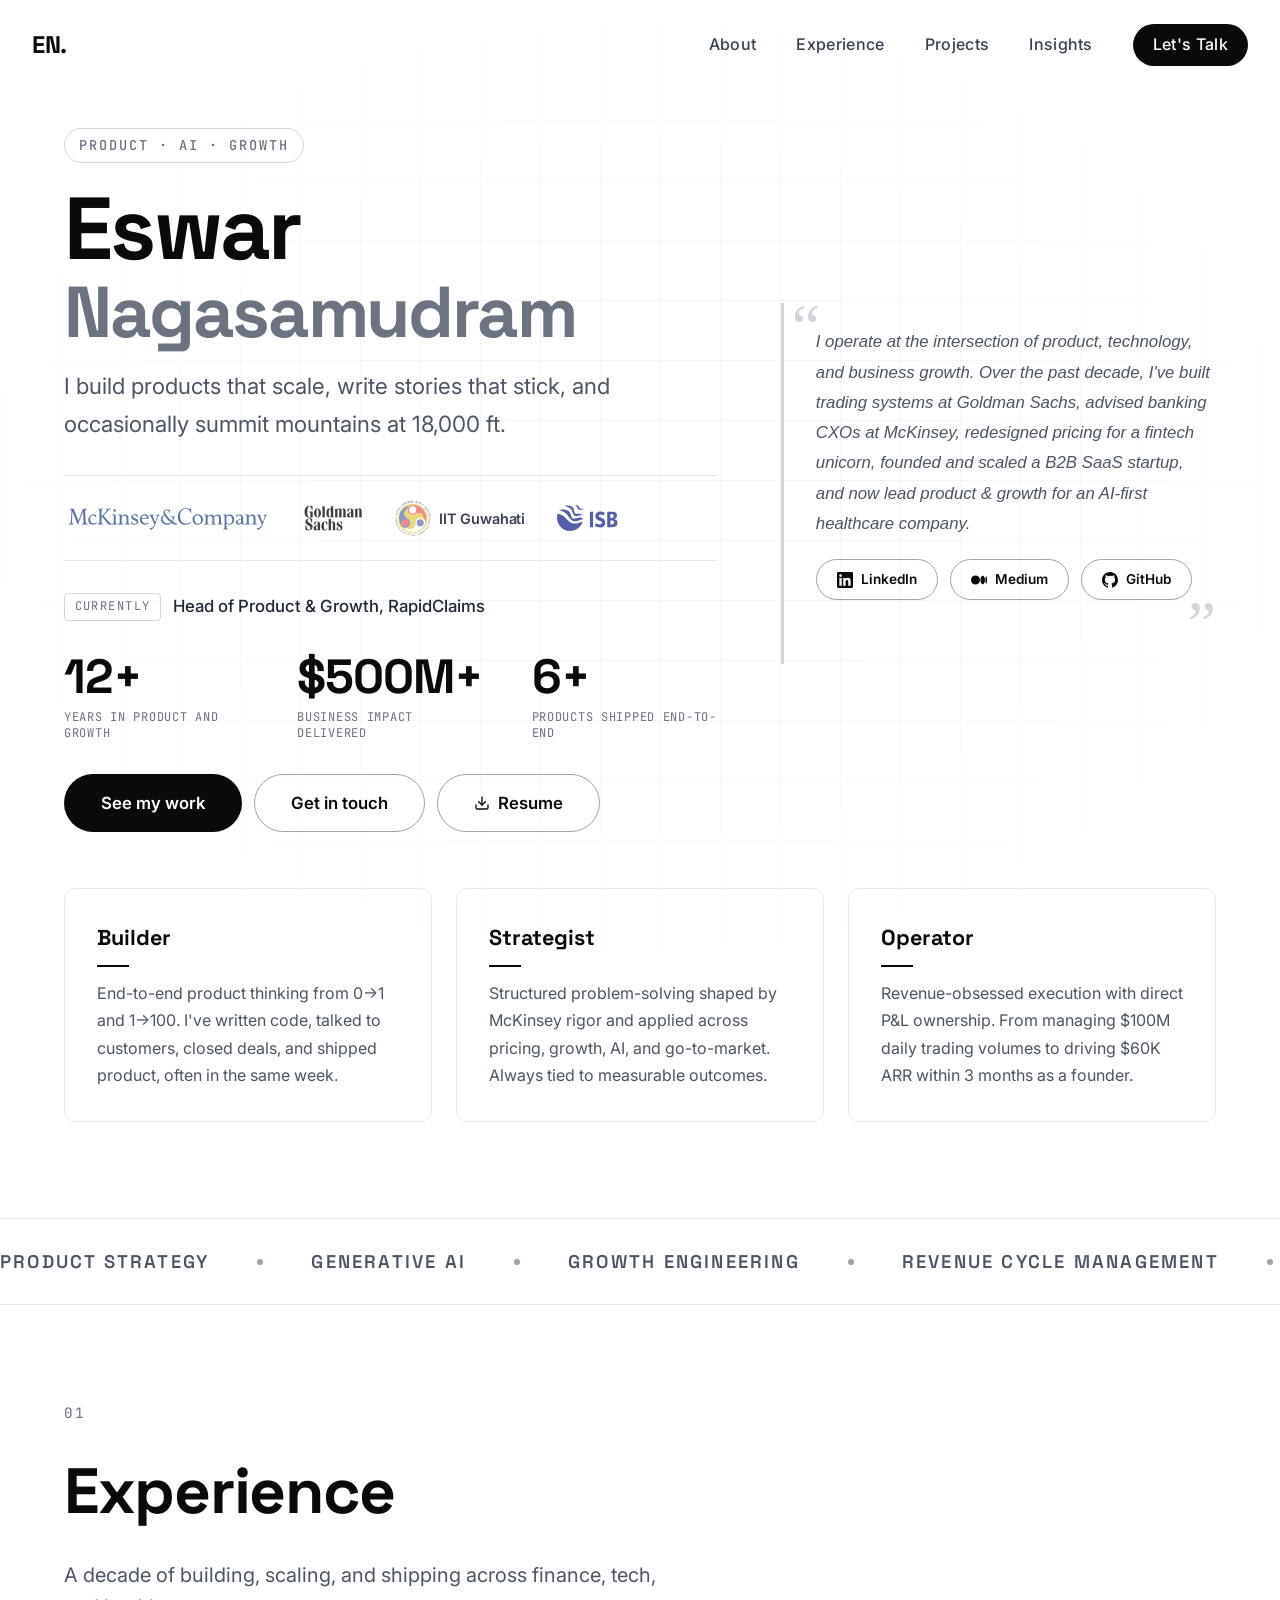
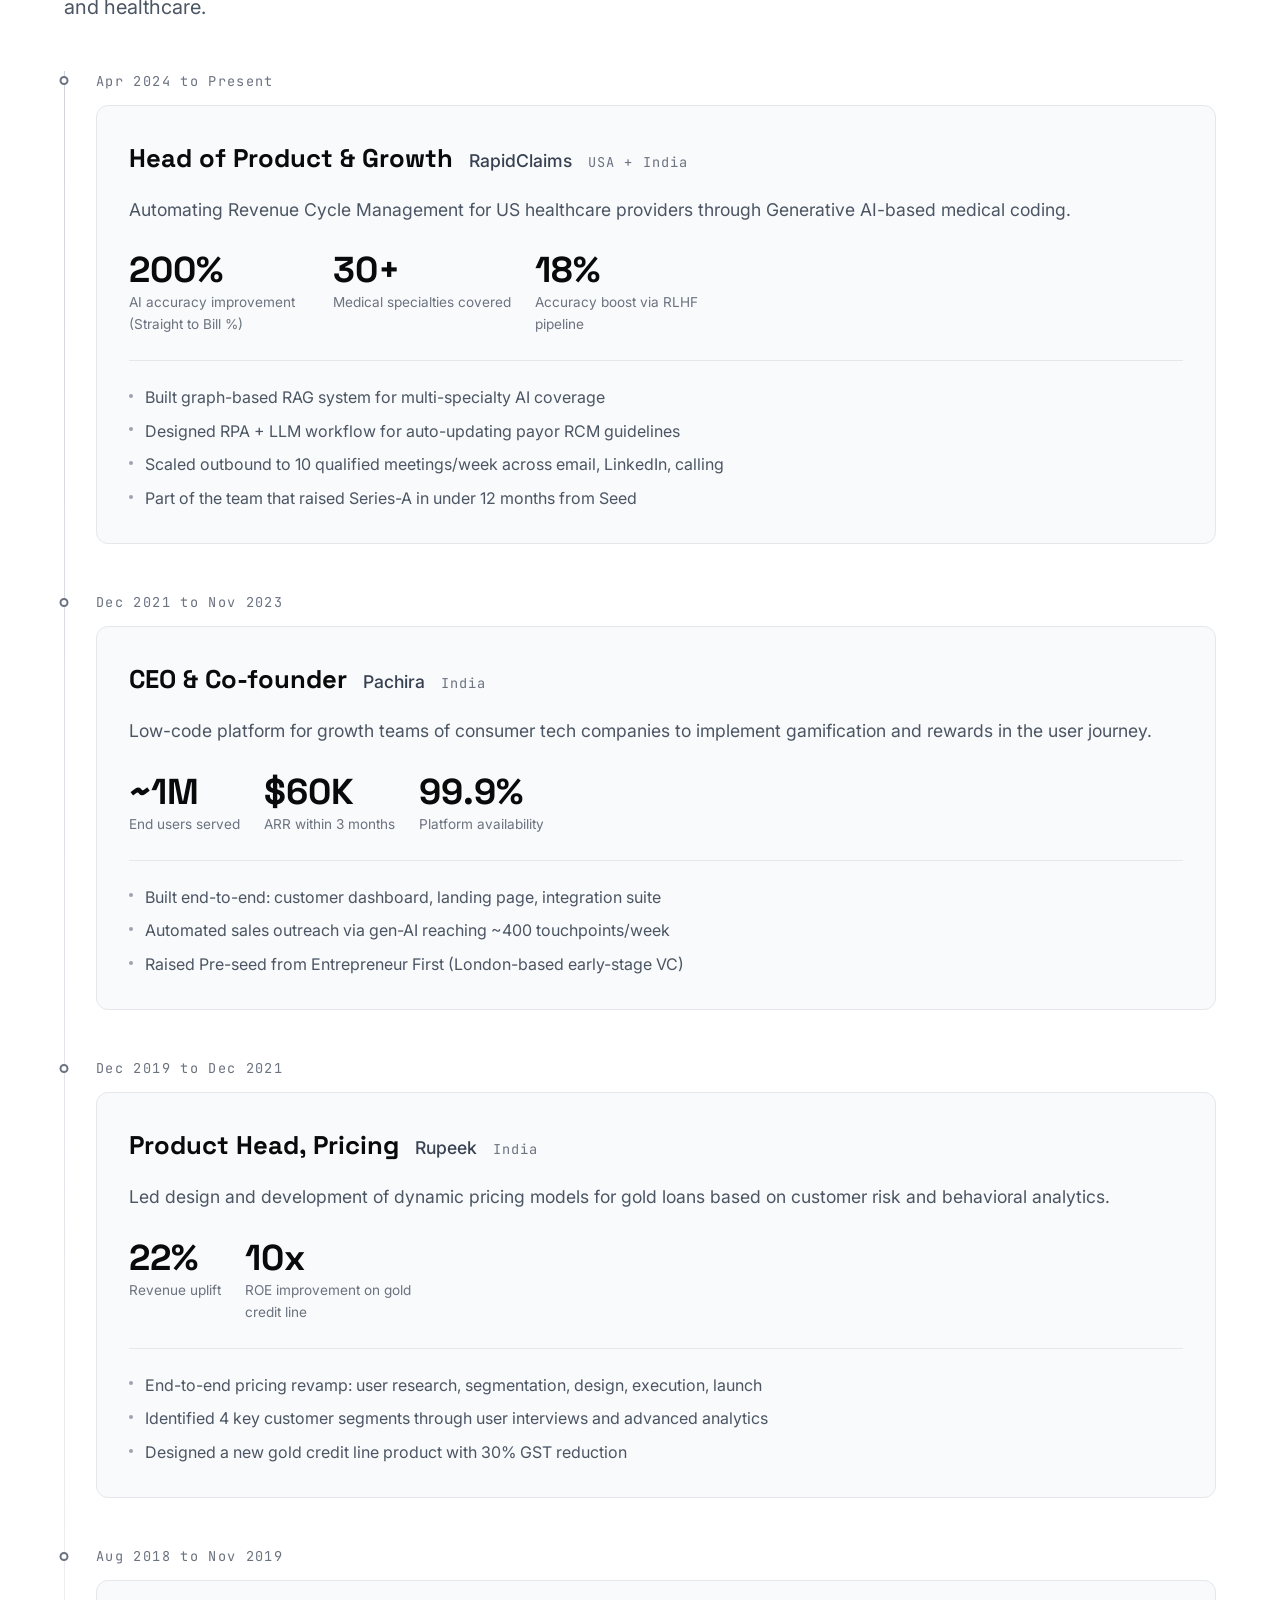
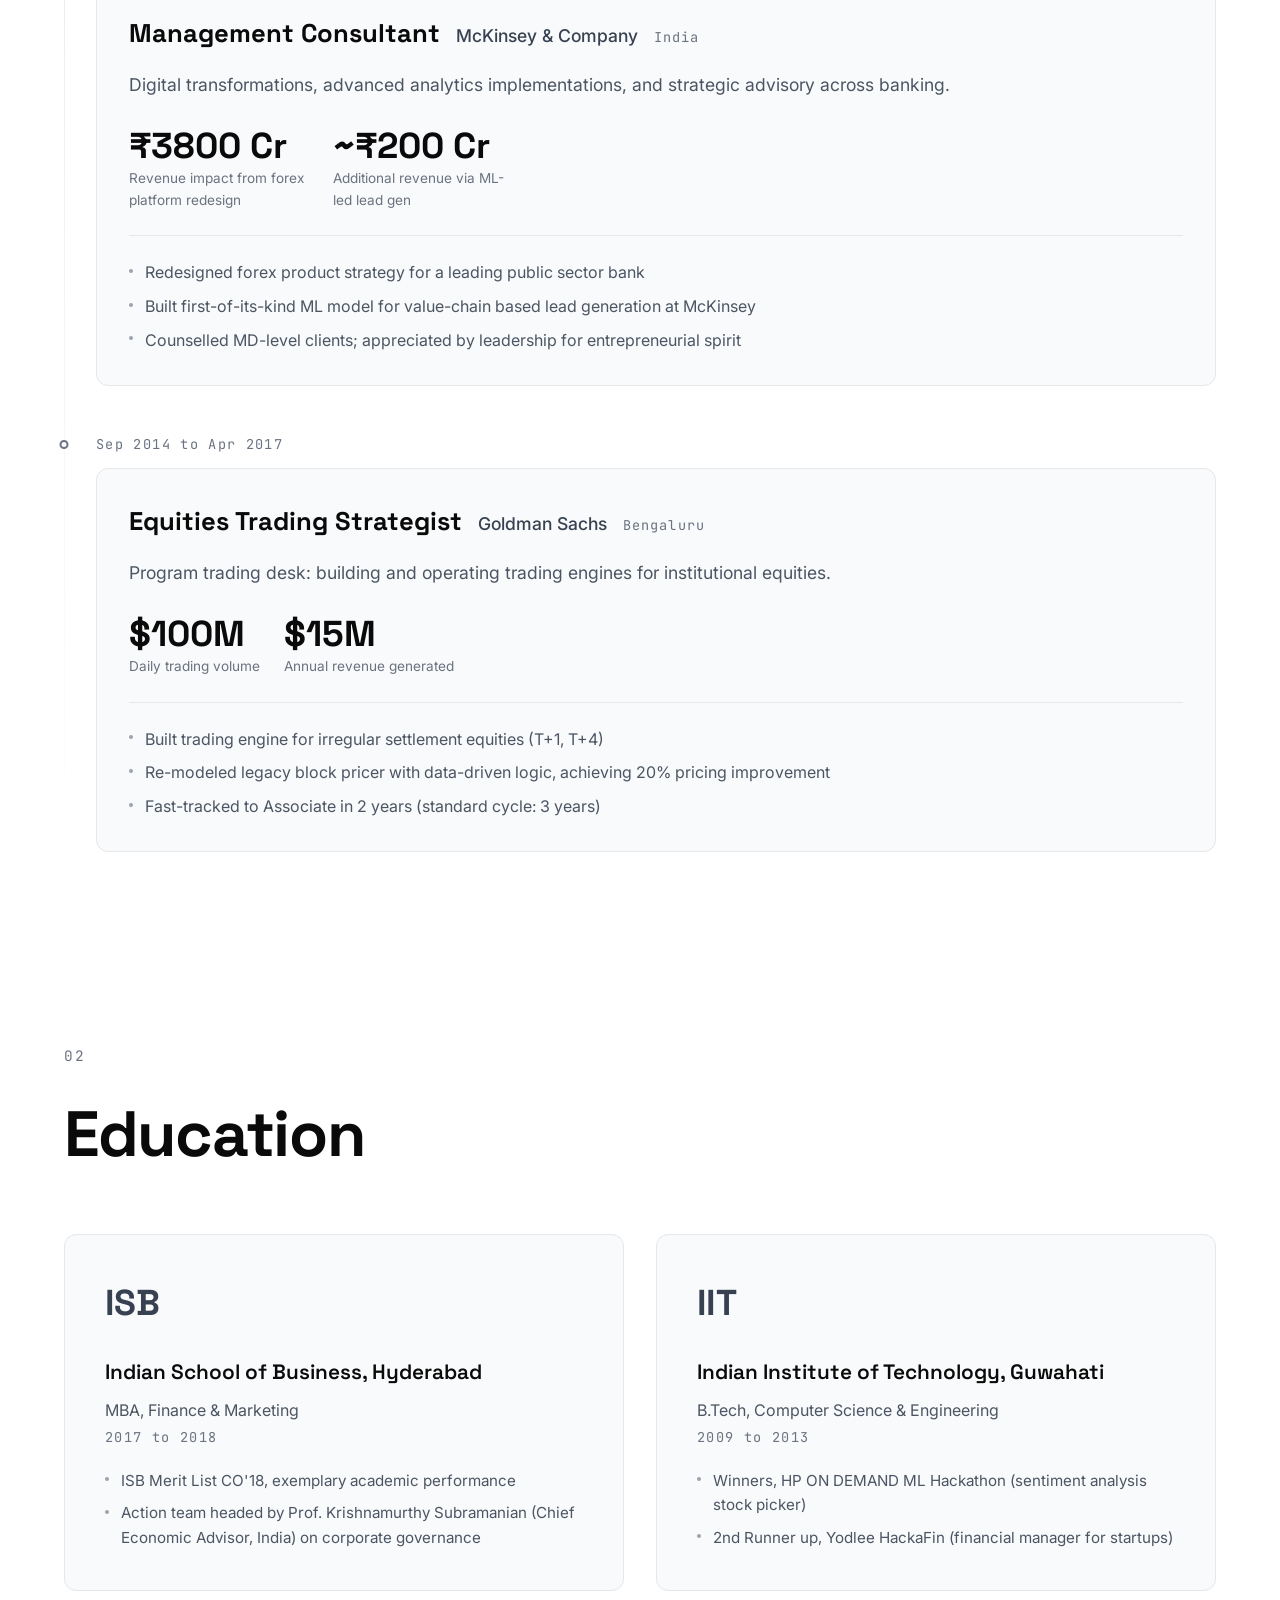
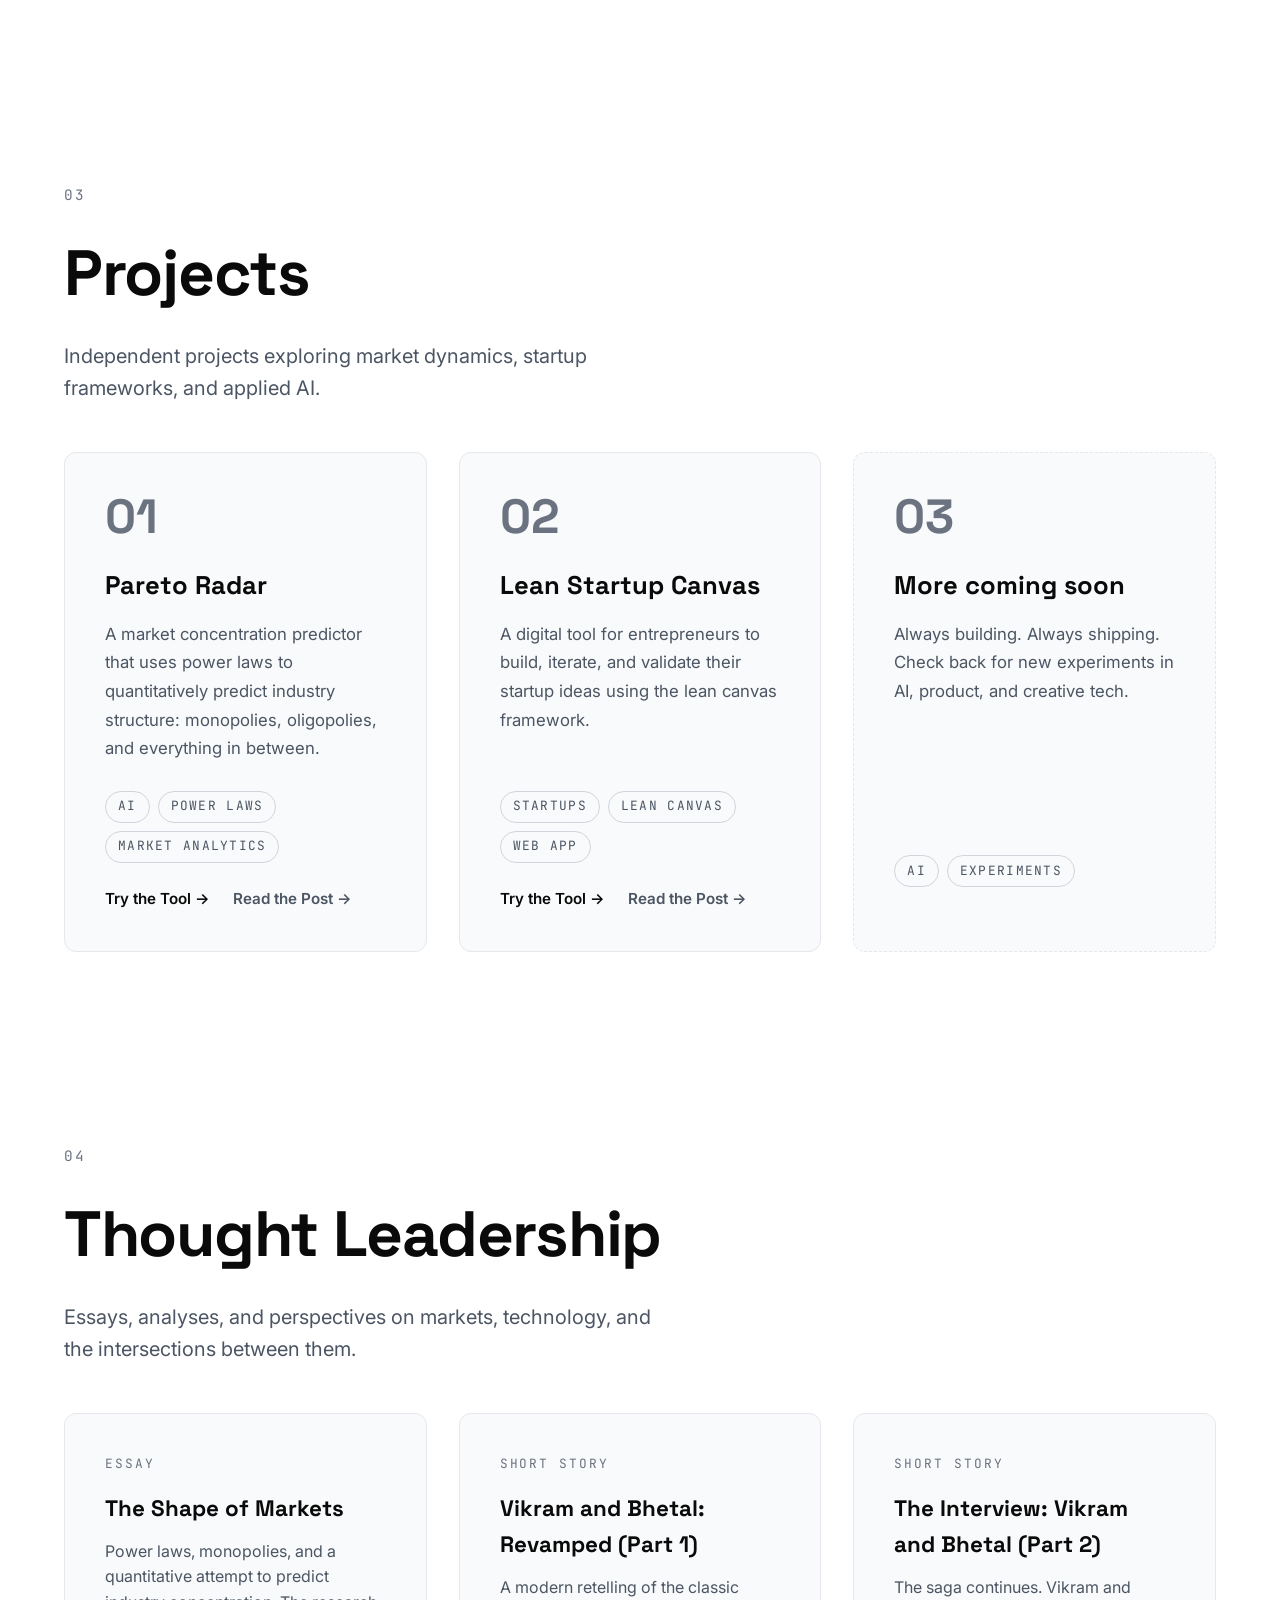
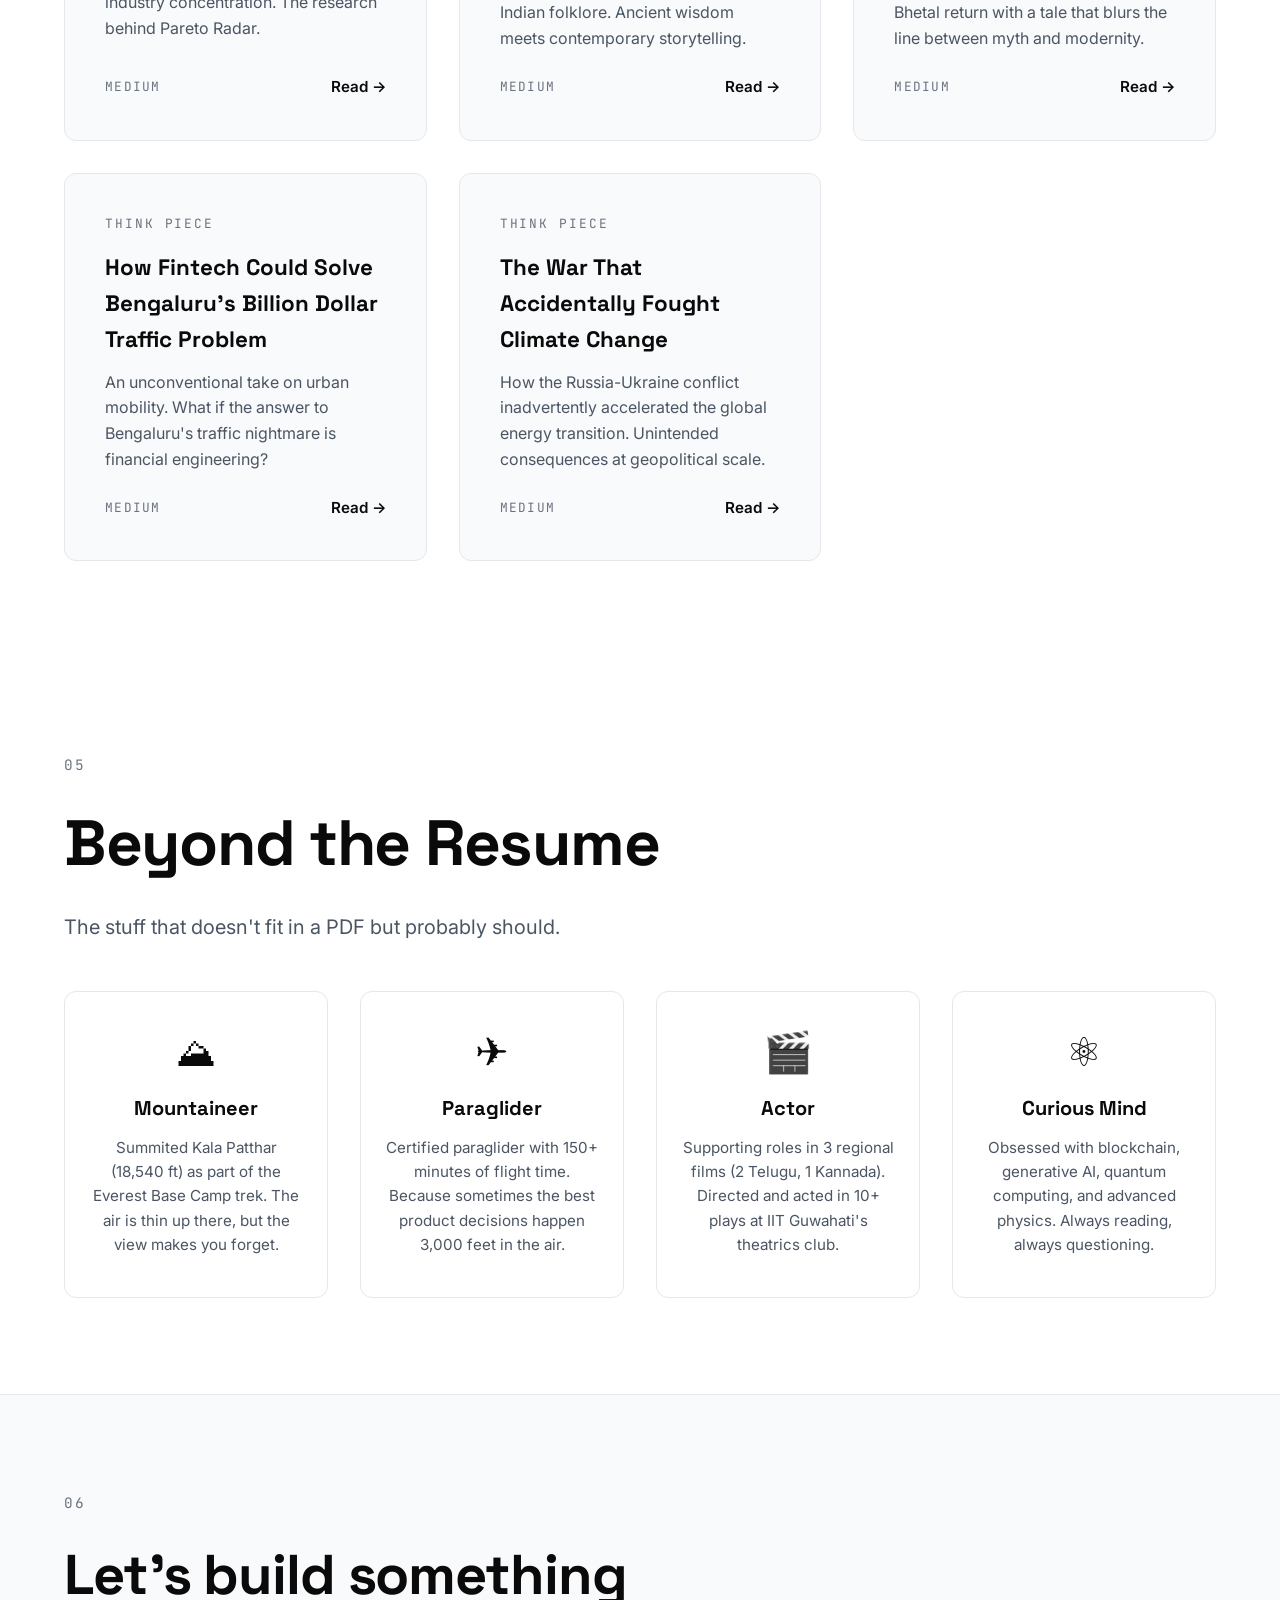
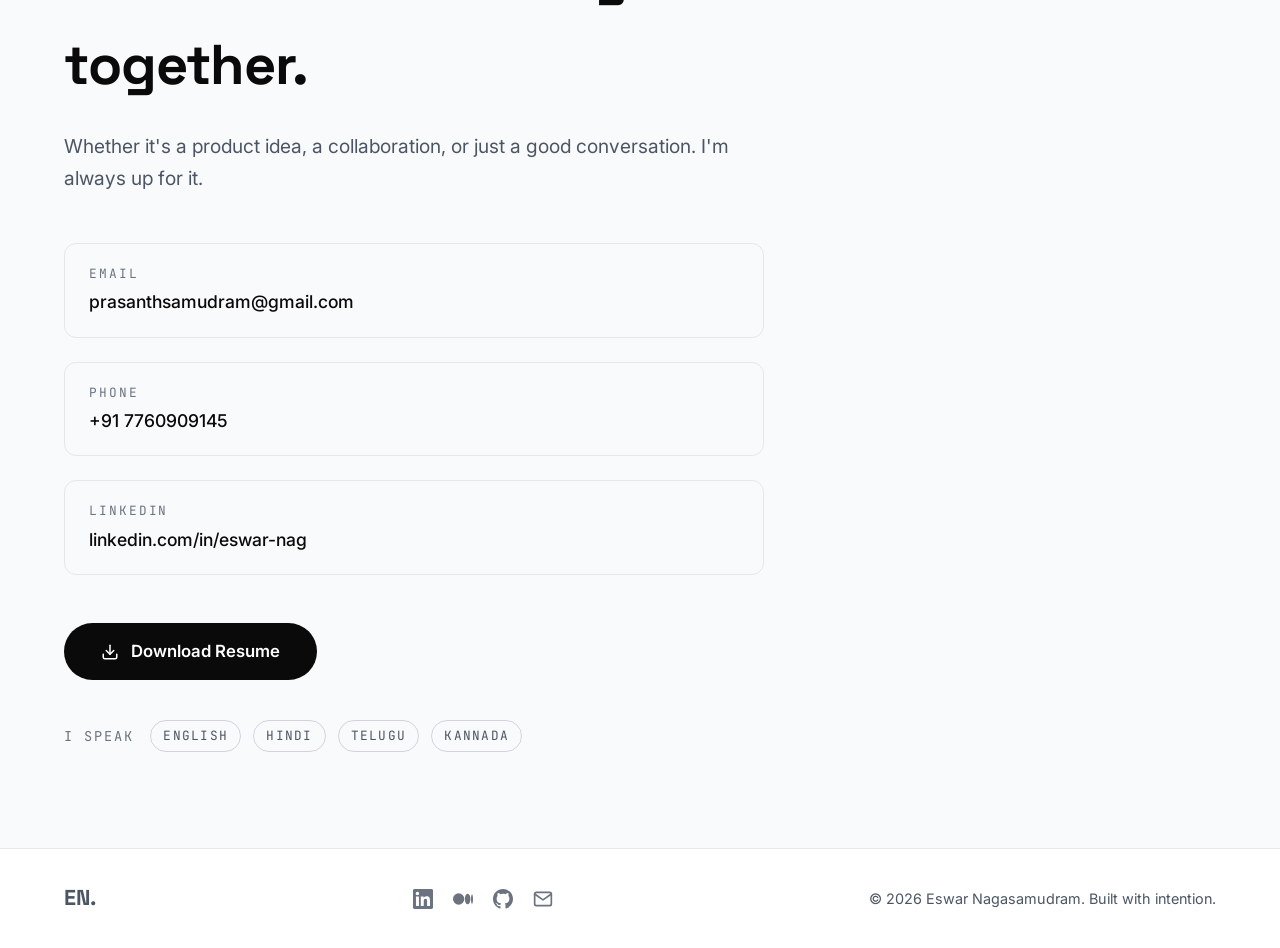
==== commit a5597a7e: "Update stat label to Years in Product and Growth Made-with: Cursor" ====
--- a/index.html
+++ b/index.html
@@ -86,7 +86,7 @@
           <div class="hero__stats">
             <div class="stat">
               <span class="stat__number" data-target="12" data-suffix="+">0</span>
-              <span class="stat__label">Years in Product, Tech & Finance</span>
+              <span class="stat__label">Years in Product and Growth</span>
             </div>
             <div class="stat">
               <span class="stat__number" data-prefix="$" data-target="500" data-suffix="M+">0</span>
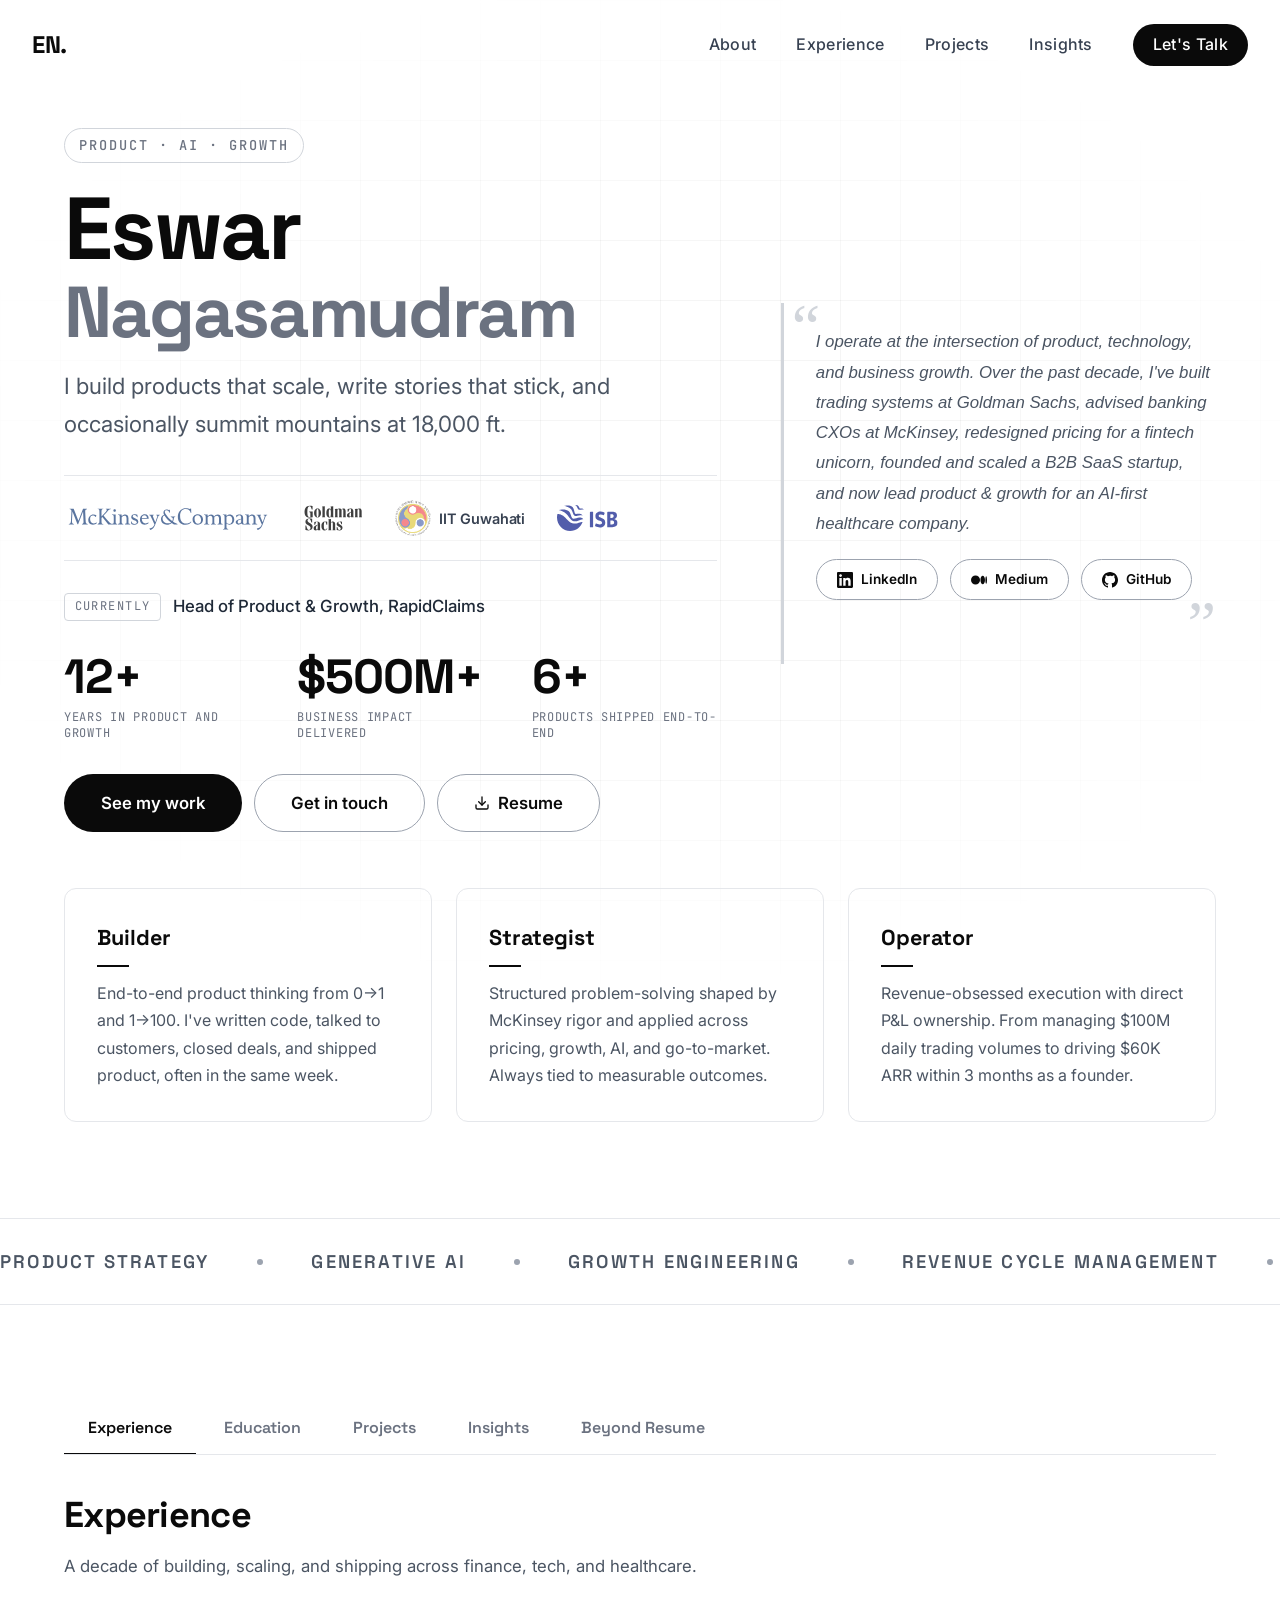
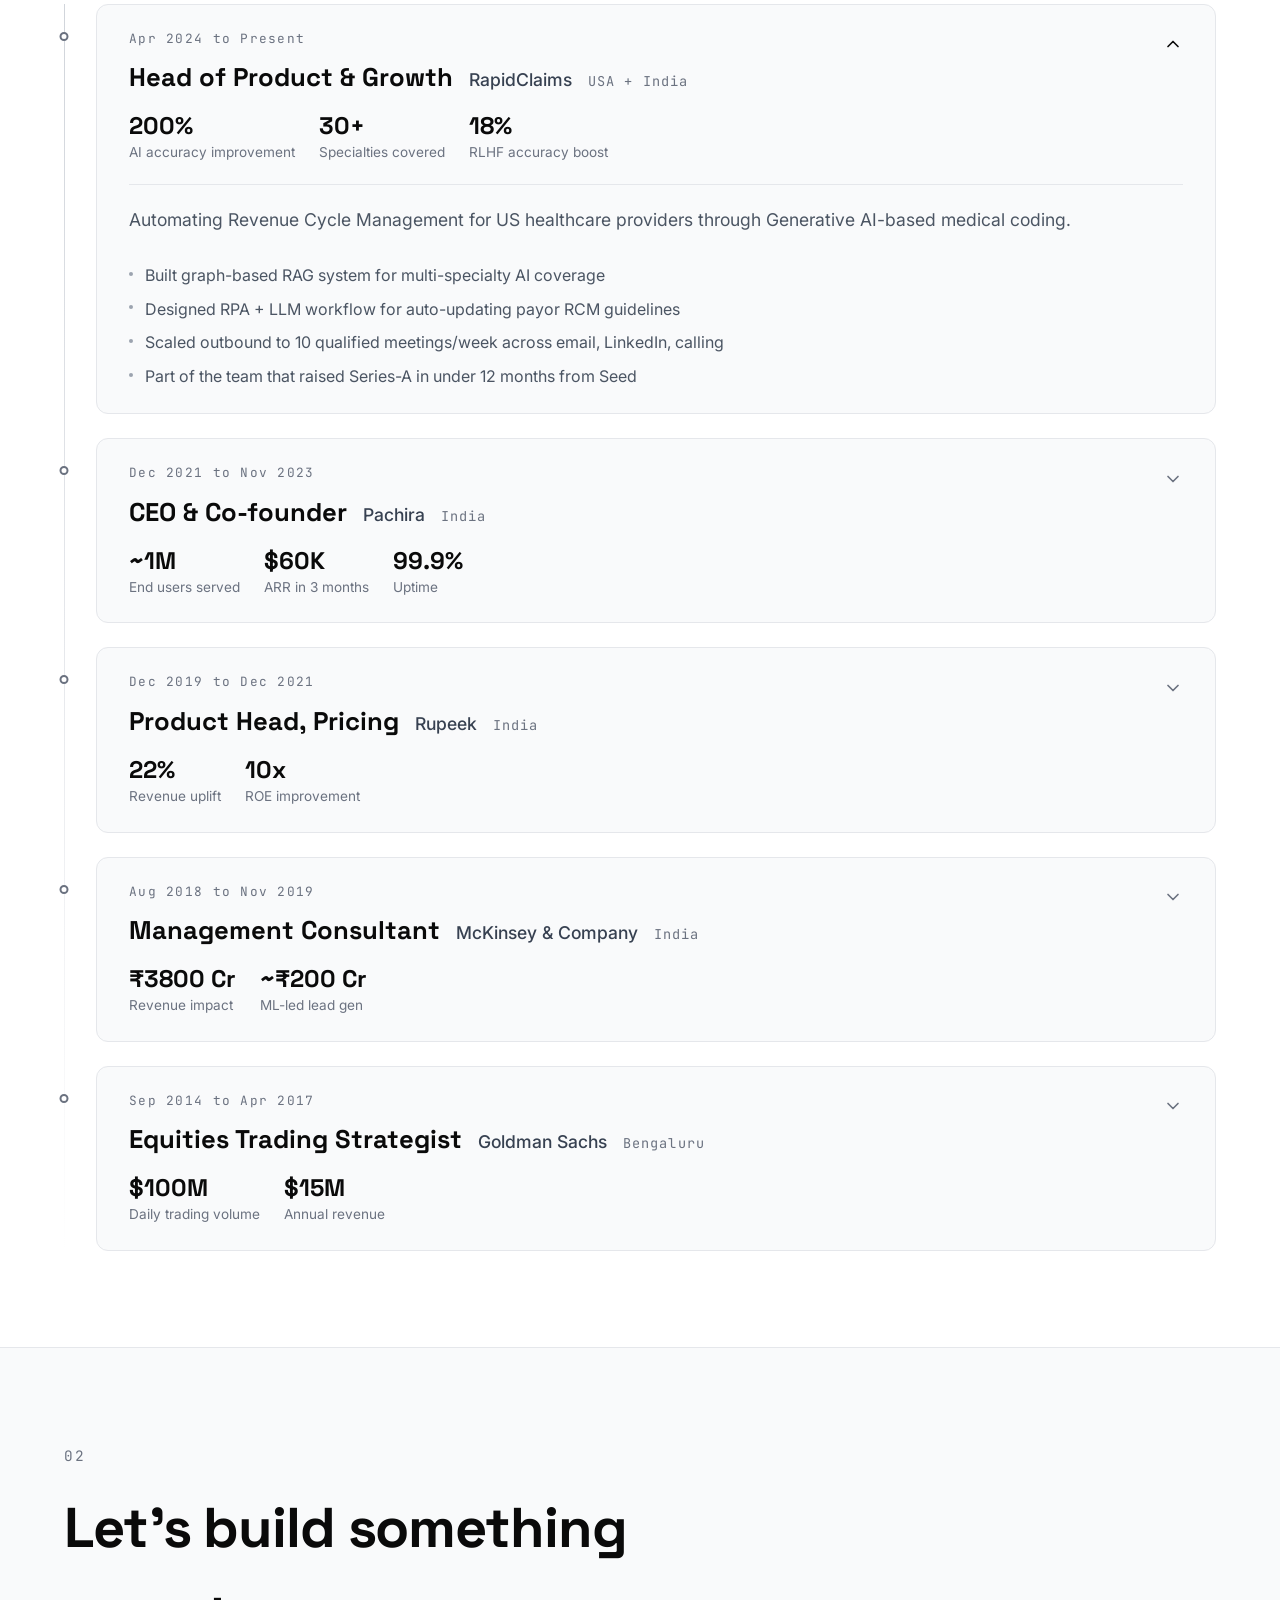
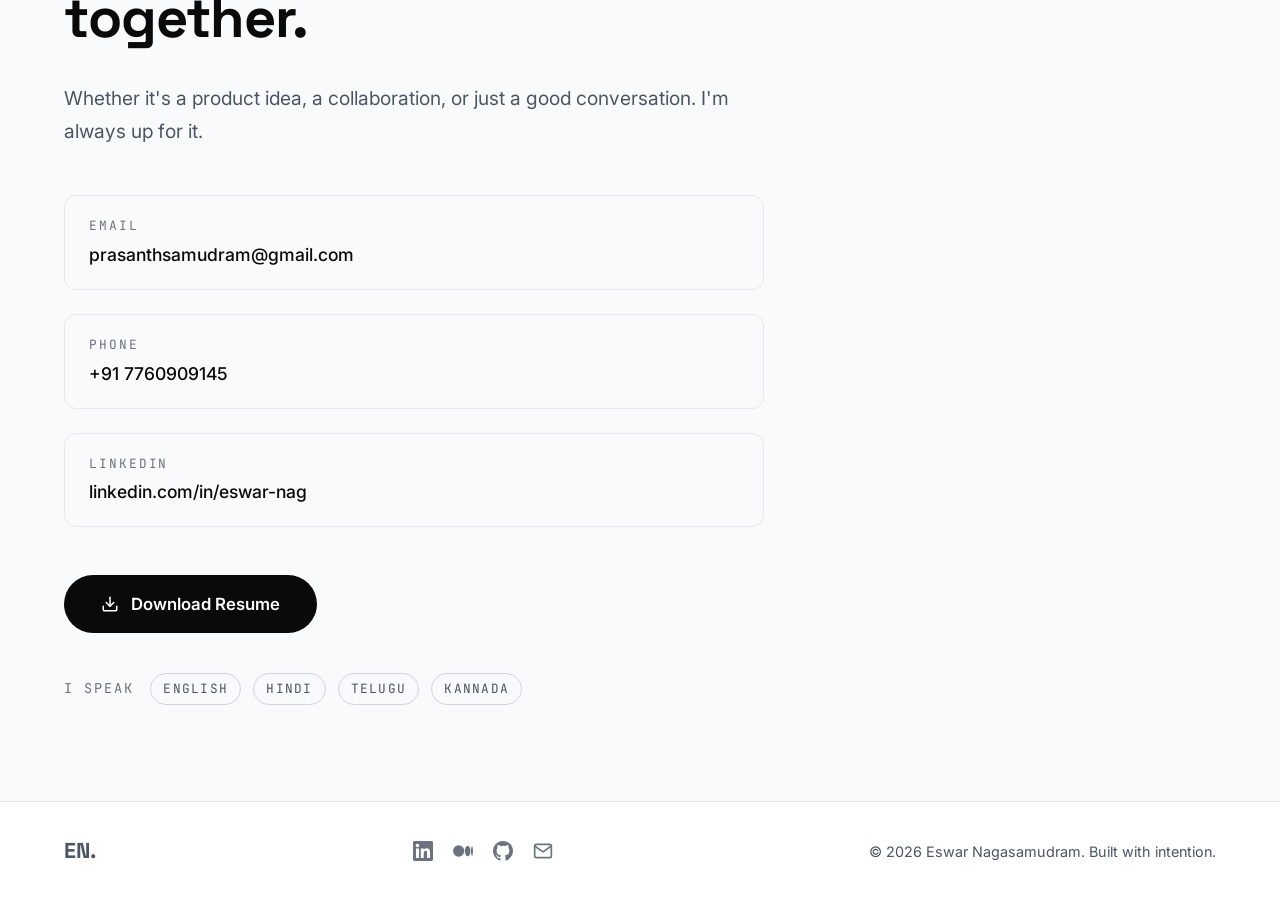
==== commit ed3de7e4: "Add tabbed layout with accordion experience section Consolidate Experience, Education, Projects, Ins" ====
--- a/index.html
+++ b/index.html
@@ -16,7 +16,7 @@
   <link rel="preconnect" href="https://fonts.googleapis.com">
   <link rel="preconnect" href="https://fonts.gstatic.com" crossorigin>
   <link href="https://fonts.googleapis.com/css2?family=Inter:wght@300;400;500;600;700;800;900&family=Space+Grotesk:wght@400;500;600;700&family=JetBrains+Mono:wght@400;500&display=swap" rel="stylesheet">
-  <link rel="stylesheet" href="style.css">
+  <link rel="stylesheet" href="style.css?v=3">
 </head>
 <body>
 
@@ -28,9 +28,9 @@
     <a href="#hero" class="nav__logo">EN.</a>
     <div class="nav__links">
       <a href="#about" class="nav__link">About</a>
-      <a href="#experience" class="nav__link">Experience</a>
-      <a href="#projects" class="nav__link">Projects</a>
-      <a href="#writing" class="nav__link">Insights</a>
+      <a href="#experience" class="nav__link" data-tab-target="experience">Experience</a>
+      <a href="#experience" class="nav__link" data-tab-target="projects">Projects</a>
+      <a href="#experience" class="nav__link" data-tab-target="writing">Insights</a>
       <a href="#contact" class="nav__link nav__link--cta">Let's Talk</a>
     </div>
     <button class="nav__toggle" id="navToggle" aria-label="Toggle menu">
@@ -41,9 +41,9 @@
   <!-- Mobile menu -->
   <div class="mobile-menu" id="mobileMenu">
     <a href="#about" class="mobile-menu__link">About</a>
-    <a href="#experience" class="mobile-menu__link">Experience</a>
-    <a href="#projects" class="mobile-menu__link">Projects</a>
-    <a href="#writing" class="mobile-menu__link">Insights</a>
+    <a href="#experience" class="mobile-menu__link" data-tab-target="experience">Experience</a>
+    <a href="#experience" class="mobile-menu__link" data-tab-target="projects">Projects</a>
+    <a href="#experience" class="mobile-menu__link" data-tab-target="writing">Insights</a>
     <a href="#contact" class="mobile-menu__link">Let's Talk</a>
   </div>
 
@@ -170,349 +170,378 @@
     </div>
   </section>
 
-  <!-- Experience -->
-  <section class="section experience" id="experience">
+  <!-- Tabbed Content Section -->
+  <section class="section tabbed-section" id="experience">
     <div class="container">
-      <div class="section__header reveal">
-        <span class="section__number">01</span>
-        <h2 class="section__title">Experience</h2>
-        <p class="section__subtitle">A decade of building, scaling, and shipping across finance, tech, and healthcare.</p>
-      </div>
-
-      <div class="timeline">
-
-        <div class="timeline__item reveal">
-          <div class="timeline__marker"></div>
-          <div class="timeline__date">Apr 2024 to Present</div>
-          <div class="timeline__card">
-            <div class="timeline__header">
-              <h3 class="timeline__role">Head of Product &amp; Growth</h3>
-              <span class="timeline__company">RapidClaims</span>
-              <span class="timeline__location">USA + India</span>
-            </div>
-            <p class="timeline__desc">Automating Revenue Cycle Management for US healthcare providers through Generative AI-based medical coding.</p>
-            <div class="timeline__highlights">
-              <div class="timeline__highlight">
-                <span class="timeline__highlight-metric">200%</span>
-                <span class="timeline__highlight-label">AI accuracy improvement (Straight to Bill %)</span>
-              </div>
-              <div class="timeline__highlight">
-                <span class="timeline__highlight-metric">30+</span>
-                <span class="timeline__highlight-label">Medical specialties covered</span>
-              </div>
-              <div class="timeline__highlight">
-                <span class="timeline__highlight-metric">18%</span>
-                <span class="timeline__highlight-label">Accuracy boost via RLHF pipeline</span>
-              </div>
-            </div>
-            <ul class="timeline__details">
-              <li>Built graph-based RAG system for multi-specialty AI coverage</li>
-              <li>Designed RPA + LLM workflow for auto-updating payor RCM guidelines</li>
-              <li>Scaled outbound to 10 qualified meetings/week across email, LinkedIn, calling</li>
-              <li>Part of the team that raised Series-A in under 12 months from Seed</li>
-            </ul>
-          </div>
-        </div>
-
-        <div class="timeline__item reveal">
-          <div class="timeline__marker"></div>
-          <div class="timeline__date">Dec 2021 to Nov 2023</div>
-          <div class="timeline__card">
-            <div class="timeline__header">
-              <h3 class="timeline__role">CEO &amp; Co-founder</h3>
-              <span class="timeline__company">Pachira</span>
-              <span class="timeline__location">India</span>
-            </div>
-            <p class="timeline__desc">Low-code platform for growth teams of consumer tech companies to implement gamification and rewards in the user journey.</p>
-            <div class="timeline__highlights">
-              <div class="timeline__highlight">
-                <span class="timeline__highlight-metric">~1M</span>
-                <span class="timeline__highlight-label">End users served</span>
-              </div>
-              <div class="timeline__highlight">
-                <span class="timeline__highlight-metric">$60K</span>
-                <span class="timeline__highlight-label">ARR within 3 months</span>
-              </div>
-              <div class="timeline__highlight">
-                <span class="timeline__highlight-metric">99.9%</span>
-                <span class="timeline__highlight-label">Platform availability</span>
-              </div>
-            </div>
-            <ul class="timeline__details">
-              <li>Built end-to-end: customer dashboard, landing page, integration suite</li>
-              <li>Automated sales outreach via gen-AI reaching ~400 touchpoints/week</li>
-              <li>Raised Pre-seed from Entrepreneur First (London-based early-stage VC)</li>
-            </ul>
-          </div>
-        </div>
-
-        <div class="timeline__item reveal">
-          <div class="timeline__marker"></div>
-          <div class="timeline__date">Dec 2019 to Dec 2021</div>
-          <div class="timeline__card">
-            <div class="timeline__header">
-              <h3 class="timeline__role">Product Head, Pricing</h3>
-              <span class="timeline__company">Rupeek</span>
-              <span class="timeline__location">India</span>
-            </div>
-            <p class="timeline__desc">Led design and development of dynamic pricing models for gold loans based on customer risk and behavioral analytics.</p>
-            <div class="timeline__highlights">
-              <div class="timeline__highlight">
-                <span class="timeline__highlight-metric">22%</span>
-                <span class="timeline__highlight-label">Revenue uplift</span>
-              </div>
-              <div class="timeline__highlight">
-                <span class="timeline__highlight-metric">10x</span>
-                <span class="timeline__highlight-label">ROE improvement on gold credit line</span>
-              </div>
-            </div>
-            <ul class="timeline__details">
-              <li>End-to-end pricing revamp: user research, segmentation, design, execution, launch</li>
-              <li>Identified 4 key customer segments through user interviews and advanced analytics</li>
-              <li>Designed a new gold credit line product with 30% GST reduction</li>
-            </ul>
-          </div>
-        </div>
-
-        <div class="timeline__item reveal">
-          <div class="timeline__marker"></div>
-          <div class="timeline__date">Aug 2018 to Nov 2019</div>
-          <div class="timeline__card">
-            <div class="timeline__header">
-              <h3 class="timeline__role">Management Consultant</h3>
-              <span class="timeline__company">McKinsey &amp; Company</span>
-              <span class="timeline__location">India</span>
-            </div>
-            <p class="timeline__desc">Digital transformations, advanced analytics implementations, and strategic advisory across banking.</p>
-            <div class="timeline__highlights">
-              <div class="timeline__highlight">
-                <span class="timeline__highlight-metric">₹3800 Cr</span>
-                <span class="timeline__highlight-label">Revenue impact from forex platform redesign</span>
-              </div>
-              <div class="timeline__highlight">
-                <span class="timeline__highlight-metric">~₹200 Cr</span>
-                <span class="timeline__highlight-label">Additional revenue via ML-led lead gen</span>
-              </div>
-            </div>
-            <ul class="timeline__details">
-              <li>Redesigned forex product strategy for a leading public sector bank</li>
-              <li>Built first-of-its-kind ML model for value-chain based lead generation at McKinsey</li>
-              <li>Counselled MD-level clients; appreciated by leadership for entrepreneurial spirit</li>
-            </ul>
-          </div>
-        </div>
-
-        <div class="timeline__item reveal">
-          <div class="timeline__marker"></div>
-          <div class="timeline__date">Sep 2014 to Apr 2017</div>
-          <div class="timeline__card">
-            <div class="timeline__header">
-              <h3 class="timeline__role">Equities Trading Strategist</h3>
-              <span class="timeline__company">Goldman Sachs</span>
-              <span class="timeline__location">Bengaluru</span>
-            </div>
-            <p class="timeline__desc">Program trading desk: building and operating trading engines for institutional equities.</p>
-            <div class="timeline__highlights">
-              <div class="timeline__highlight">
-                <span class="timeline__highlight-metric">$100M</span>
-                <span class="timeline__highlight-label">Daily trading volume</span>
-              </div>
-              <div class="timeline__highlight">
-                <span class="timeline__highlight-metric">$15M</span>
-                <span class="timeline__highlight-label">Annual revenue generated</span>
-              </div>
-            </div>
-            <ul class="timeline__details">
-              <li>Built trading engine for irregular settlement equities (T+1, T+4)</li>
-              <li>Re-modeled legacy block pricer with data-driven logic, achieving 20% pricing improvement</li>
-              <li>Fast-tracked to Associate in 2 years (standard cycle: 3 years)</li>
-            </ul>
-          </div>
-        </div>
-
-      </div>
-    </div>
-  </section>
-
-  <!-- Education -->
-  <section class="section education" id="education">
-    <div class="container">
-      <div class="section__header reveal">
-        <span class="section__number">02</span>
-        <h2 class="section__title">Education</h2>
-      </div>
-      <div class="edu-grid">
-        <div class="edu-card reveal">
-          <div class="edu-card__logo">ISB</div>
-          <h3 class="edu-card__school">Indian School of Business, Hyderabad</h3>
-          <p class="edu-card__degree">MBA, Finance &amp; Marketing</p>
-          <p class="edu-card__year">2017 to 2018</p>
-          <ul class="edu-card__highlights">
-            <li>ISB Merit List CO'18, exemplary academic performance</li>
-            <li>Action team headed by Prof. Krishnamurthy Subramanian (Chief Economic Advisor, India) on corporate governance</li>
-          </ul>
-        </div>
-        <div class="edu-card reveal">
-          <div class="edu-card__logo">IIT</div>
-          <h3 class="edu-card__school">Indian Institute of Technology, Guwahati</h3>
-          <p class="edu-card__degree">B.Tech, Computer Science &amp; Engineering</p>
-          <p class="edu-card__year">2009 to 2013</p>
-          <ul class="edu-card__highlights">
-            <li>Winners, HP ON DEMAND ML Hackathon (sentiment analysis stock picker)</li>
-            <li>2nd Runner up, Yodlee HackaFin (financial manager for startups)</li>
-          </ul>
-        </div>
-      </div>
-    </div>
-  </section>
-
-  <!-- Projects -->
-  <section class="section projects" id="projects">
-    <div class="container">
-      <div class="section__header reveal">
-        <span class="section__number">03</span>
-        <h2 class="section__title">Projects</h2>
-        <p class="section__subtitle">Independent projects exploring market dynamics, startup frameworks, and applied AI.</p>
-      </div>
-      <div class="projects-grid">
-
-        <div class="project-card reveal">
-          <div class="project-card__number">01</div>
-          <h3 class="project-card__title">Pareto Radar</h3>
-          <p class="project-card__desc">A market concentration predictor that uses power laws to quantitatively predict industry structure: monopolies, oligopolies, and everything in between.</p>
-          <div class="project-card__tags">
-            <span class="tag">AI</span>
-            <span class="tag">Power Laws</span>
-            <span class="tag">Market Analytics</span>
-          </div>
-          <div class="project-card__links">
-            <a href="https://paretoradar-app.netlify.app/" target="_blank" rel="noopener" class="project-card__link">Try the Tool &rarr;</a>
-            <a href="https://medium.com/@eswarprasanth/the-shape-of-markets-power-laws-monopolies-and-a-quantitative-attempt-to-predict-industry-98d240154e02" target="_blank" rel="noopener" class="project-card__link project-card__link--secondary">Read the Post &rarr;</a>
-          </div>
-        </div>
-
-        <div class="project-card reveal">
-          <div class="project-card__number">02</div>
-          <h3 class="project-card__title">Lean Startup Canvas</h3>
-          <p class="project-card__desc">A digital tool for entrepreneurs to build, iterate, and validate their startup ideas using the lean canvas framework.</p>
-          <div class="project-card__tags">
-            <span class="tag">Startups</span>
-            <span class="tag">Lean Canvas</span>
-            <span class="tag">Web App</span>
-          </div>
-          <div class="project-card__links">
-            <a href="https://lean-start-up-canvas.netlify.app/" target="_blank" rel="noopener" class="project-card__link">Try the Tool &rarr;</a>
-            <a href="https://www.linkedin.com/feed/update/urn:li:activity:7439911584811950080/" target="_blank" rel="noopener" class="project-card__link project-card__link--secondary">Read the Post &rarr;</a>
-          </div>
-        </div>
-
-        <div class="project-card project-card--coming reveal">
-          <div class="project-card__number">03</div>
-          <h3 class="project-card__title">More coming soon</h3>
-          <p class="project-card__desc">Always building. Always shipping. Check back for new experiments in AI, product, and creative tech.</p>
-          <div class="project-card__tags">
-            <span class="tag">AI</span>
-            <span class="tag">Experiments</span>
-          </div>
-        </div>
-
-      </div>
-    </div>
-  </section>
-
-  <!-- Writing -->
-  <section class="section writing" id="writing">
-    <div class="container">
-      <div class="section__header reveal">
-        <span class="section__number">04</span>
-        <h2 class="section__title">Thought Leadership</h2>
-        <p class="section__subtitle">Essays, analyses, and perspectives on markets, technology, and the intersections between them.</p>
-      </div>
-      <div class="writing-grid">
-
-        <article class="writing-card reveal">
-          <div class="writing-card__type">Essay</div>
-          <h3 class="writing-card__title">The Shape of Markets</h3>
-          <p class="writing-card__excerpt">Power laws, monopolies, and a quantitative attempt to predict industry concentration. The research behind Pareto Radar.</p>
-          <div class="writing-card__footer">
-            <span class="writing-card__platform">Medium</span>
-            <a href="https://medium.com/@eswarprasanth/the-shape-of-markets-power-laws-monopolies-and-a-quantitative-attempt-to-predict-industry-98d240154e02" target="_blank" rel="noopener" class="writing-card__read">Read &rarr;</a>
-          </div>
-        </article>
-
-        <article class="writing-card reveal">
-          <div class="writing-card__type">Short Story</div>
-          <h3 class="writing-card__title">Vikram and Bhetal: Revamped (Part 1)</h3>
-          <p class="writing-card__excerpt">A modern retelling of the classic Indian folklore. Ancient wisdom meets contemporary storytelling.</p>
-          <div class="writing-card__footer">
-            <span class="writing-card__platform">Medium</span>
-            <a href="https://medium.com/@eswarprasanth/vikram-and-bhetal-revamped-9a520a093a76" target="_blank" rel="noopener" class="writing-card__read">Read &rarr;</a>
-          </div>
-        </article>
-
-        <article class="writing-card reveal">
-          <div class="writing-card__type">Short Story</div>
-          <h3 class="writing-card__title">The Interview: Vikram and Bhetal (Part 2)</h3>
-          <p class="writing-card__excerpt">The saga continues. Vikram and Bhetal return with a tale that blurs the line between myth and modernity.</p>
-          <div class="writing-card__footer">
-            <span class="writing-card__platform">Medium</span>
-            <a href="https://medium.com/@eswarprasanth/the-interview-1eab79302383" target="_blank" rel="noopener" class="writing-card__read">Read &rarr;</a>
-          </div>
-        </article>
-
-        <article class="writing-card reveal">
-          <div class="writing-card__type">Think Piece</div>
-          <h3 class="writing-card__title">How Fintech Could Solve Bengaluru's Billion Dollar Traffic Problem</h3>
-          <p class="writing-card__excerpt">An unconventional take on urban mobility. What if the answer to Bengaluru's traffic nightmare is financial engineering?</p>
-          <div class="writing-card__footer">
-            <span class="writing-card__platform">Medium</span>
-            <a href="https://medium.com/@eswarprasanth/how-fin-tech-could-solve-bengalurus-billion-dollar-traffic-problem-05c61de27388" target="_blank" rel="noopener" class="writing-card__read">Read &rarr;</a>
-          </div>
-        </article>
-
-        <article class="writing-card reveal">
-          <div class="writing-card__type">Think Piece</div>
-          <h3 class="writing-card__title">The War That Accidentally Fought Climate Change</h3>
-          <p class="writing-card__excerpt">How the Russia-Ukraine conflict inadvertently accelerated the global energy transition. Unintended consequences at geopolitical scale.</p>
-          <div class="writing-card__footer">
-            <span class="writing-card__platform">Medium</span>
-            <a href="https://medium.com/@eswarprasanth/the-war-that-accidentally-fought-climate-change-05bc7efc87f2" target="_blank" rel="noopener" class="writing-card__read">Read &rarr;</a>
-          </div>
-        </article>
-
-      </div>
-    </div>
-  </section>
-
-  <!-- Extracurriculars / The Other Side -->
-  <section class="section extras" id="extras">
-    <div class="container">
-      <div class="section__header reveal">
-        <span class="section__number">05</span>
-        <h2 class="section__title">Beyond the Resume</h2>
-        <p class="section__subtitle">The stuff that doesn't fit in a PDF but probably should.</p>
-      </div>
-      <div class="extras-grid">
-        <div class="extra-card reveal">
-          <div class="extra-card__icon">&#9968;</div>
-          <h3 class="extra-card__title">Mountaineer</h3>
-          <p class="extra-card__desc">Summited Kala Patthar (18,540 ft) as part of the Everest Base Camp trek. The air is thin up there, but the view makes you forget.</p>
-        </div>
-        <div class="extra-card reveal">
-          <div class="extra-card__icon">&#9992;</div>
-          <h3 class="extra-card__title">Paraglider</h3>
-          <p class="extra-card__desc">Certified paraglider with 150+ minutes of flight time. Because sometimes the best product decisions happen 3,000 feet in the air.</p>
-        </div>
-        <div class="extra-card reveal">
-          <div class="extra-card__icon">&#127916;</div>
-          <h3 class="extra-card__title">Actor</h3>
-          <p class="extra-card__desc">Supporting roles in 3 regional films (2 Telugu, 1 Kannada). Directed and acted in 10+ plays at IIT Guwahati's theatrics club.</p>
-        </div>
-        <div class="extra-card reveal">
-          <div class="extra-card__icon">&#9883;</div>
-          <h3 class="extra-card__title">Curious Mind</h3>
-          <p class="extra-card__desc">Obsessed with blockchain, generative AI, quantum computing, and advanced physics. Always reading, always questioning.</p>
-        </div>
+      <div class="tabs reveal">
+        <div class="tabs__bar" role="tablist">
+          <button class="tabs__btn tabs__btn--active" role="tab" aria-selected="true" data-tab="experience">Experience</button>
+          <button class="tabs__btn" role="tab" aria-selected="false" data-tab="education">Education</button>
+          <button class="tabs__btn" role="tab" aria-selected="false" data-tab="projects">Projects</button>
+          <button class="tabs__btn" role="tab" aria-selected="false" data-tab="writing">Insights</button>
+          <button class="tabs__btn" role="tab" aria-selected="false" data-tab="extras">Beyond Resume</button>
+        </div>
+
+        <!-- Tab: Experience -->
+        <div class="tabs__panel tabs__panel--active" id="tab-experience" role="tabpanel">
+          <div class="tabs__panel-header">
+            <h2 class="section__title">Experience</h2>
+            <p class="section__subtitle">A decade of building, scaling, and shipping across finance, tech, and healthcare.</p>
+          </div>
+          <div class="timeline">
+            <div class="timeline__item timeline__item--expanded" data-expandable>
+              <div class="timeline__marker"></div>
+              <div class="timeline__card">
+                <div class="timeline__card-header" role="button" tabindex="0" aria-expanded="true">
+                  <div class="timeline__card-header-content">
+                    <div class="timeline__date">Apr 2024 to Present</div>
+                    <div class="timeline__header">
+                      <h3 class="timeline__role">Head of Product &amp; Growth</h3>
+                      <span class="timeline__company">RapidClaims</span>
+                      <span class="timeline__location">USA + India</span>
+                    </div>
+                    <div class="timeline__highlights">
+                      <div class="timeline__highlight">
+                        <span class="timeline__highlight-metric">200%</span>
+                        <span class="timeline__highlight-label">AI accuracy improvement</span>
+                      </div>
+                      <div class="timeline__highlight">
+                        <span class="timeline__highlight-metric">30+</span>
+                        <span class="timeline__highlight-label">Specialties covered</span>
+                      </div>
+                      <div class="timeline__highlight">
+                        <span class="timeline__highlight-metric">18%</span>
+                        <span class="timeline__highlight-label">RLHF accuracy boost</span>
+                      </div>
+                    </div>
+                  </div>
+                  <svg class="timeline__chevron" width="20" height="20" viewBox="0 0 24 24" fill="none" stroke="currentColor" stroke-width="2" stroke-linecap="round" stroke-linejoin="round"><polyline points="6 9 12 15 18 9"/></svg>
+                </div>
+                <div class="timeline__body">
+                  <div class="timeline__body-inner">
+                    <p class="timeline__desc">Automating Revenue Cycle Management for US healthcare providers through Generative AI-based medical coding.</p>
+                    <ul class="timeline__details">
+                      <li>Built graph-based RAG system for multi-specialty AI coverage</li>
+                      <li>Designed RPA + LLM workflow for auto-updating payor RCM guidelines</li>
+                      <li>Scaled outbound to 10 qualified meetings/week across email, LinkedIn, calling</li>
+                      <li>Part of the team that raised Series-A in under 12 months from Seed</li>
+                    </ul>
+                  </div>
+                </div>
+              </div>
+            </div>
+            <div class="timeline__item" data-expandable>
+              <div class="timeline__marker"></div>
+              <div class="timeline__card">
+                <div class="timeline__card-header" role="button" tabindex="0" aria-expanded="false">
+                  <div class="timeline__card-header-content">
+                    <div class="timeline__date">Dec 2021 to Nov 2023</div>
+                    <div class="timeline__header">
+                      <h3 class="timeline__role">CEO &amp; Co-founder</h3>
+                      <span class="timeline__company">Pachira</span>
+                      <span class="timeline__location">India</span>
+                    </div>
+                    <div class="timeline__highlights">
+                      <div class="timeline__highlight">
+                        <span class="timeline__highlight-metric">~1M</span>
+                        <span class="timeline__highlight-label">End users served</span>
+                      </div>
+                      <div class="timeline__highlight">
+                        <span class="timeline__highlight-metric">$60K</span>
+                        <span class="timeline__highlight-label">ARR in 3 months</span>
+                      </div>
+                      <div class="timeline__highlight">
+                        <span class="timeline__highlight-metric">99.9%</span>
+                        <span class="timeline__highlight-label">Uptime</span>
+                      </div>
+                    </div>
+                  </div>
+                  <svg class="timeline__chevron" width="20" height="20" viewBox="0 0 24 24" fill="none" stroke="currentColor" stroke-width="2" stroke-linecap="round" stroke-linejoin="round"><polyline points="6 9 12 15 18 9"/></svg>
+                </div>
+                <div class="timeline__body">
+                  <div class="timeline__body-inner">
+                    <p class="timeline__desc">Low-code platform for growth teams of consumer tech companies to implement gamification and rewards in the user journey.</p>
+                    <ul class="timeline__details">
+                      <li>Built end-to-end: customer dashboard, landing page, integration suite</li>
+                      <li>Automated sales outreach via gen-AI reaching ~400 touchpoints/week</li>
+                      <li>Raised Pre-seed from Entrepreneur First (London-based early-stage VC)</li>
+                    </ul>
+                  </div>
+                </div>
+              </div>
+            </div>
+            <div class="timeline__item" data-expandable>
+              <div class="timeline__marker"></div>
+              <div class="timeline__card">
+                <div class="timeline__card-header" role="button" tabindex="0" aria-expanded="false">
+                  <div class="timeline__card-header-content">
+                    <div class="timeline__date">Dec 2019 to Dec 2021</div>
+                    <div class="timeline__header">
+                      <h3 class="timeline__role">Product Head, Pricing</h3>
+                      <span class="timeline__company">Rupeek</span>
+                      <span class="timeline__location">India</span>
+                    </div>
+                    <div class="timeline__highlights">
+                      <div class="timeline__highlight">
+                        <span class="timeline__highlight-metric">22%</span>
+                        <span class="timeline__highlight-label">Revenue uplift</span>
+                      </div>
+                      <div class="timeline__highlight">
+                        <span class="timeline__highlight-metric">10x</span>
+                        <span class="timeline__highlight-label">ROE improvement</span>
+                      </div>
+                    </div>
+                  </div>
+                  <svg class="timeline__chevron" width="20" height="20" viewBox="0 0 24 24" fill="none" stroke="currentColor" stroke-width="2" stroke-linecap="round" stroke-linejoin="round"><polyline points="6 9 12 15 18 9"/></svg>
+                </div>
+                <div class="timeline__body">
+                  <div class="timeline__body-inner">
+                    <p class="timeline__desc">Led design and development of dynamic pricing models for gold loans based on customer risk and behavioral analytics.</p>
+                    <ul class="timeline__details">
+                      <li>End-to-end pricing revamp: user research, segmentation, design, execution, launch</li>
+                      <li>Identified 4 key customer segments through user interviews and advanced analytics</li>
+                      <li>Designed a new gold credit line product with 30% GST reduction</li>
+                    </ul>
+                  </div>
+                </div>
+              </div>
+            </div>
+            <div class="timeline__item" data-expandable>
+              <div class="timeline__marker"></div>
+              <div class="timeline__card">
+                <div class="timeline__card-header" role="button" tabindex="0" aria-expanded="false">
+                  <div class="timeline__card-header-content">
+                    <div class="timeline__date">Aug 2018 to Nov 2019</div>
+                    <div class="timeline__header">
+                      <h3 class="timeline__role">Management Consultant</h3>
+                      <span class="timeline__company">McKinsey &amp; Company</span>
+                      <span class="timeline__location">India</span>
+                    </div>
+                    <div class="timeline__highlights">
+                      <div class="timeline__highlight">
+                        <span class="timeline__highlight-metric">₹3800 Cr</span>
+                        <span class="timeline__highlight-label">Revenue impact</span>
+                      </div>
+                      <div class="timeline__highlight">
+                        <span class="timeline__highlight-metric">~₹200 Cr</span>
+                        <span class="timeline__highlight-label">ML-led lead gen</span>
+                      </div>
+                    </div>
+                  </div>
+                  <svg class="timeline__chevron" width="20" height="20" viewBox="0 0 24 24" fill="none" stroke="currentColor" stroke-width="2" stroke-linecap="round" stroke-linejoin="round"><polyline points="6 9 12 15 18 9"/></svg>
+                </div>
+                <div class="timeline__body">
+                  <div class="timeline__body-inner">
+                    <p class="timeline__desc">Digital transformations, advanced analytics implementations, and strategic advisory across banking.</p>
+                    <ul class="timeline__details">
+                      <li>Redesigned forex product strategy for a leading public sector bank</li>
+                      <li>Built first-of-its-kind ML model for value-chain based lead generation at McKinsey</li>
+                      <li>Counselled MD-level clients; appreciated by leadership for entrepreneurial spirit</li>
+                    </ul>
+                  </div>
+                </div>
+              </div>
+            </div>
+            <div class="timeline__item" data-expandable>
+              <div class="timeline__marker"></div>
+              <div class="timeline__card">
+                <div class="timeline__card-header" role="button" tabindex="0" aria-expanded="false">
+                  <div class="timeline__card-header-content">
+                    <div class="timeline__date">Sep 2014 to Apr 2017</div>
+                    <div class="timeline__header">
+                      <h3 class="timeline__role">Equities Trading Strategist</h3>
+                      <span class="timeline__company">Goldman Sachs</span>
+                      <span class="timeline__location">Bengaluru</span>
+                    </div>
+                    <div class="timeline__highlights">
+                      <div class="timeline__highlight">
+                        <span class="timeline__highlight-metric">$100M</span>
+                        <span class="timeline__highlight-label">Daily trading volume</span>
+                      </div>
+                      <div class="timeline__highlight">
+                        <span class="timeline__highlight-metric">$15M</span>
+                        <span class="timeline__highlight-label">Annual revenue</span>
+                      </div>
+                    </div>
+                  </div>
+                  <svg class="timeline__chevron" width="20" height="20" viewBox="0 0 24 24" fill="none" stroke="currentColor" stroke-width="2" stroke-linecap="round" stroke-linejoin="round"><polyline points="6 9 12 15 18 9"/></svg>
+                </div>
+                <div class="timeline__body">
+                  <div class="timeline__body-inner">
+                    <p class="timeline__desc">Program trading desk: building and operating trading engines for institutional equities.</p>
+                    <ul class="timeline__details">
+                      <li>Built trading engine for irregular settlement equities (T+1, T+4)</li>
+                      <li>Re-modeled legacy block pricer with data-driven logic, achieving 20% pricing improvement</li>
+                      <li>Fast-tracked to Associate in 2 years (standard cycle: 3 years)</li>
+                    </ul>
+                  </div>
+                </div>
+              </div>
+            </div>
+          </div>
+        </div>
+
+        <!-- Tab: Education -->
+        <div class="tabs__panel" id="tab-education" role="tabpanel">
+          <div class="tabs__panel-header">
+            <h2 class="section__title">Education</h2>
+          </div>
+          <div class="edu-grid">
+            <div class="edu-card">
+              <div class="edu-card__logo">ISB</div>
+              <h3 class="edu-card__school">Indian School of Business, Hyderabad</h3>
+              <p class="edu-card__degree">MBA, Finance &amp; Marketing</p>
+              <p class="edu-card__year">2017 to 2018</p>
+              <ul class="edu-card__highlights">
+                <li>ISB Merit List CO'18, exemplary academic performance</li>
+                <li>Action team headed by Prof. Krishnamurthy Subramanian (Chief Economic Advisor, India) on corporate governance</li>
+              </ul>
+            </div>
+            <div class="edu-card">
+              <div class="edu-card__logo">IIT</div>
+              <h3 class="edu-card__school">Indian Institute of Technology, Guwahati</h3>
+              <p class="edu-card__degree">B.Tech, Computer Science &amp; Engineering</p>
+              <p class="edu-card__year">2009 to 2013</p>
+              <ul class="edu-card__highlights">
+                <li>Winners, HP ON DEMAND ML Hackathon (sentiment analysis stock picker)</li>
+                <li>2nd Runner up, Yodlee HackaFin (financial manager for startups)</li>
+              </ul>
+            </div>
+          </div>
+        </div>
+
+        <!-- Tab: Projects -->
+        <div class="tabs__panel" id="tab-projects" role="tabpanel">
+          <div class="tabs__panel-header">
+            <h2 class="section__title">Projects</h2>
+            <p class="section__subtitle">Independent projects exploring market dynamics, startup frameworks, and applied AI.</p>
+          </div>
+          <div class="projects-grid">
+            <div class="project-card">
+              <div class="project-card__number">01</div>
+              <h3 class="project-card__title">Pareto Radar</h3>
+              <p class="project-card__desc">A market concentration predictor that uses power laws to quantitatively predict industry structure: monopolies, oligopolies, and everything in between.</p>
+              <div class="project-card__tags">
+                <span class="tag">AI</span>
+                <span class="tag">Power Laws</span>
+                <span class="tag">Market Analytics</span>
+              </div>
+              <div class="project-card__links">
+                <a href="https://paretoradar-app.netlify.app/" target="_blank" rel="noopener" class="project-card__link">Try the Tool &rarr;</a>
+                <a href="https://medium.com/@eswarprasanth/the-shape-of-markets-power-laws-monopolies-and-a-quantitative-attempt-to-predict-industry-98d240154e02" target="_blank" rel="noopener" class="project-card__link project-card__link--secondary">Read the Post &rarr;</a>
+              </div>
+            </div>
+            <div class="project-card">
+              <div class="project-card__number">02</div>
+              <h3 class="project-card__title">Lean Startup Canvas</h3>
+              <p class="project-card__desc">A digital tool for entrepreneurs to build, iterate, and validate their startup ideas using the lean canvas framework.</p>
+              <div class="project-card__tags">
+                <span class="tag">Startups</span>
+                <span class="tag">Lean Canvas</span>
+                <span class="tag">Web App</span>
+              </div>
+              <div class="project-card__links">
+                <a href="https://lean-start-up-canvas.netlify.app/" target="_blank" rel="noopener" class="project-card__link">Try the Tool &rarr;</a>
+                <a href="https://www.linkedin.com/feed/update/urn:li:activity:7439911584811950080/" target="_blank" rel="noopener" class="project-card__link project-card__link--secondary">Read the Post &rarr;</a>
+              </div>
+            </div>
+            <div class="project-card project-card--coming">
+              <div class="project-card__number">03</div>
+              <h3 class="project-card__title">More coming soon</h3>
+              <p class="project-card__desc">Always building. Always shipping. Check back for new experiments in AI, product, and creative tech.</p>
+              <div class="project-card__tags">
+                <span class="tag">AI</span>
+                <span class="tag">Experiments</span>
+              </div>
+            </div>
+          </div>
+        </div>
+
+        <!-- Tab: Insights -->
+        <div class="tabs__panel" id="tab-writing" role="tabpanel">
+          <div class="tabs__panel-header">
+            <h2 class="section__title">Thought Leadership</h2>
+            <p class="section__subtitle">Essays, analyses, and perspectives on markets, technology, and the intersections between them.</p>
+          </div>
+          <div class="writing-grid">
+            <article class="writing-card">
+              <div class="writing-card__type">Essay</div>
+              <h3 class="writing-card__title">The Shape of Markets</h3>
+              <p class="writing-card__excerpt">Power laws, monopolies, and a quantitative attempt to predict industry concentration. The research behind Pareto Radar.</p>
+              <div class="writing-card__footer">
+                <span class="writing-card__platform">Medium</span>
+                <a href="https://medium.com/@eswarprasanth/the-shape-of-markets-power-laws-monopolies-and-a-quantitative-attempt-to-predict-industry-98d240154e02" target="_blank" rel="noopener" class="writing-card__read">Read &rarr;</a>
+              </div>
+            </article>
+            <article class="writing-card">
+              <div class="writing-card__type">Short Story</div>
+              <h3 class="writing-card__title">Vikram and Bhetal: Revamped (Part 1)</h3>
+              <p class="writing-card__excerpt">A modern retelling of the classic Indian folklore. Ancient wisdom meets contemporary storytelling.</p>
+              <div class="writing-card__footer">
+                <span class="writing-card__platform">Medium</span>
+                <a href="https://medium.com/@eswarprasanth/vikram-and-bhetal-revamped-9a520a093a76" target="_blank" rel="noopener" class="writing-card__read">Read &rarr;</a>
+              </div>
+            </article>
+            <article class="writing-card">
+              <div class="writing-card__type">Short Story</div>
+              <h3 class="writing-card__title">The Interview: Vikram and Bhetal (Part 2)</h3>
+              <p class="writing-card__excerpt">The saga continues. Vikram and Bhetal return with a tale that blurs the line between myth and modernity.</p>
+              <div class="writing-card__footer">
+                <span class="writing-card__platform">Medium</span>
+                <a href="https://medium.com/@eswarprasanth/the-interview-1eab79302383" target="_blank" rel="noopener" class="writing-card__read">Read &rarr;</a>
+              </div>
+            </article>
+            <article class="writing-card">
+              <div class="writing-card__type">Think Piece</div>
+              <h3 class="writing-card__title">How Fintech Could Solve Bengaluru's Billion Dollar Traffic Problem</h3>
+              <p class="writing-card__excerpt">An unconventional take on urban mobility. What if the answer to Bengaluru's traffic nightmare is financial engineering?</p>
+              <div class="writing-card__footer">
+                <span class="writing-card__platform">Medium</span>
+                <a href="https://medium.com/@eswarprasanth/how-fin-tech-could-solve-bengalurus-billion-dollar-traffic-problem-05c61de27388" target="_blank" rel="noopener" class="writing-card__read">Read &rarr;</a>
+              </div>
+            </article>
+            <article class="writing-card">
+              <div class="writing-card__type">Think Piece</div>
+              <h3 class="writing-card__title">The War That Accidentally Fought Climate Change</h3>
+              <p class="writing-card__excerpt">How the Russia-Ukraine conflict inadvertently accelerated the global energy transition. Unintended consequences at geopolitical scale.</p>
+              <div class="writing-card__footer">
+                <span class="writing-card__platform">Medium</span>
+                <a href="https://medium.com/@eswarprasanth/the-war-that-accidentally-fought-climate-change-05bc7efc87f2" target="_blank" rel="noopener" class="writing-card__read">Read &rarr;</a>
+              </div>
+            </article>
+          </div>
+        </div>
+
+        <!-- Tab: Beyond Resume -->
+        <div class="tabs__panel" id="tab-extras" role="tabpanel">
+          <div class="tabs__panel-header">
+            <h2 class="section__title">Beyond the Resume</h2>
+            <p class="section__subtitle">The stuff that doesn't fit in a PDF but probably should.</p>
+          </div>
+          <div class="extras-grid">
+            <div class="extra-card">
+              <div class="extra-card__icon">&#9968;</div>
+              <h3 class="extra-card__title">Mountaineer</h3>
+              <p class="extra-card__desc">Summited Kala Patthar (18,540 ft) as part of the Everest Base Camp trek. The air is thin up there, but the view makes you forget.</p>
+            </div>
+            <div class="extra-card">
+              <div class="extra-card__icon">&#9992;</div>
+              <h3 class="extra-card__title">Paraglider</h3>
+              <p class="extra-card__desc">Certified paraglider with 150+ minutes of flight time. Because sometimes the best product decisions happen 3,000 feet in the air.</p>
+            </div>
+            <div class="extra-card">
+              <div class="extra-card__icon">&#127916;</div>
+              <h3 class="extra-card__title">Actor</h3>
+              <p class="extra-card__desc">Supporting roles in 3 regional films (2 Telugu, 1 Kannada). Directed and acted in 10+ plays at IIT Guwahati's theatrics club.</p>
+            </div>
+            <div class="extra-card">
+              <div class="extra-card__icon">&#9883;</div>
+              <h3 class="extra-card__title">Curious Mind</h3>
+              <p class="extra-card__desc">Obsessed with blockchain, generative AI, quantum computing, and advanced physics. Always reading, always questioning.</p>
+            </div>
+          </div>
+        </div>
+
       </div>
     </div>
   </section>
@@ -521,7 +550,7 @@
   <section class="section contact" id="contact">
     <div class="container">
       <div class="contact__content reveal">
-        <span class="section__number">06</span>
+        <span class="section__number">02</span>
         <h2 class="contact__title">Let's build something together.</h2>
         <p class="contact__desc">Whether it's a product idea, a collaboration, or just a good conversation. I'm always up for it.</p>
         <div class="contact__links">
@@ -577,6 +606,6 @@
     </div>
   </footer>
 
-  <script src="script.js"></script>
+  <script src="script.js?v=3"></script>
 </body>
 </html>
--- a/style.css
+++ b/style.css
@@ -521,6 +521,148 @@
   100% { transform: translateX(-50%); }
 }
 
+/* --- Tabs --- */
+.tabs__bar {
+  display: flex;
+  gap: 0.25rem;
+  border-bottom: 1px solid var(--gray-800);
+  margin-bottom: 2rem;
+  position: relative;
+  overflow-x: auto;
+  -webkit-overflow-scrolling: touch;
+  scrollbar-width: none;
+  flex-shrink: 0;
+}
+
+.tabs__bar::-webkit-scrollbar {
+  display: none;
+}
+
+.tabs__btn {
+  font-family: var(--font-display);
+  font-size: 1rem;
+  font-weight: 600;
+  color: var(--gray-400);
+  background: none;
+  border: none;
+  padding: 1rem 1.5rem;
+  cursor: pointer;
+  position: relative;
+  white-space: nowrap;
+  transition: color 0.3s;
+  flex-shrink: 0;
+}
+
+.tabs__btn:hover {
+  color: var(--gray-200);
+}
+
+.tabs__btn--active {
+  color: var(--white);
+}
+
+.tabs__btn--active::after {
+  content: '';
+  position: absolute;
+  bottom: -1px;
+  left: 0;
+  right: 0;
+  height: 2px;
+  background: var(--white);
+  animation: tabIndicatorIn 0.3s var(--transition);
+}
+
+@keyframes tabIndicatorIn {
+  from { transform: scaleX(0); }
+  to { transform: scaleX(1); }
+}
+
+.tabs__panel {
+  display: none;
+  animation: tabFadeIn 0.35s var(--transition);
+}
+
+.tabs__panel--active {
+  display: block;
+}
+
+@keyframes tabFadeIn {
+  from {
+    opacity: 0;
+    transform: translateY(12px);
+  }
+  to {
+    opacity: 1;
+    transform: translateY(0);
+  }
+}
+
+.tabs__panel-header {
+  margin-bottom: 1.5rem;
+}
+
+.tabs__panel-header .section__title {
+  font-size: clamp(1.5rem, 3vw, 2.25rem);
+  margin-bottom: 0.5rem;
+}
+
+.tabs__panel-header .section__subtitle {
+  font-size: 1.05rem;
+  max-width: none;
+  white-space: nowrap;
+}
+
+/* --- Accordion Timeline --- */
+.timeline__card-header {
+  display: flex;
+  align-items: flex-start;
+  justify-content: space-between;
+  gap: 1rem;
+  cursor: pointer;
+  user-select: none;
+}
+
+.timeline__card-header-content {
+  flex: 1;
+  min-width: 0;
+}
+
+.timeline__chevron {
+  flex-shrink: 0;
+  margin-top: 0.35rem;
+  color: var(--gray-400);
+  transition: transform 0.35s var(--transition), color 0.3s;
+}
+
+.timeline__item--expanded .timeline__chevron {
+  transform: rotate(180deg);
+  color: var(--white);
+}
+
+.timeline__card-header:hover .timeline__chevron {
+  color: var(--gray-200);
+}
+
+.timeline__body {
+  display: grid;
+  grid-template-rows: 0fr;
+  transition: grid-template-rows 0.4s var(--transition);
+}
+
+.timeline__item--expanded .timeline__body {
+  grid-template-rows: 1fr;
+}
+
+.timeline__body-inner {
+  overflow: hidden;
+}
+
+.timeline__body-inner .timeline__desc {
+  padding-top: 1.25rem;
+  border-top: 1px solid var(--gray-800);
+  margin-top: 1.25rem;
+}
+
 /* --- Sections --- */
 .section {
   padding: 6rem 0;
@@ -572,7 +714,7 @@
 
 .timeline__item {
   position: relative;
-  margin-bottom: 3rem;
+  margin-bottom: 1.5rem;
 }
 
 .timeline__item:last-child {
@@ -582,7 +724,7 @@
 .timeline__marker {
   position: absolute;
   left: -2rem;
-  top: 0.35rem;
+  top: 1.75rem;
   width: 9px;
   height: 9px;
   border-radius: 50%;
@@ -601,23 +743,22 @@
 
 .timeline__date {
   font-family: var(--font-mono);
-  font-size: 0.85rem;
+  font-size: 0.8rem;
   color: var(--gray-400);
   letter-spacing: 0.1em;
-  margin-bottom: 0.75rem;
+  margin-bottom: 0.5rem;
 }
 
 .timeline__card {
   background: var(--gray-900);
   border: 1px solid var(--gray-800);
   border-radius: 12px;
-  padding: 2rem;
-  transition: border-color 0.3s, transform 0.3s;
+  padding: 1.5rem 2rem;
+  transition: border-color 0.3s;
 }
 
 .timeline__card:hover {
   border-color: var(--gray-600);
-  transform: translateX(4px);
 }
 
 .timeline__header {
@@ -658,9 +799,7 @@
   display: flex;
   flex-wrap: wrap;
   gap: 1.5rem;
-  margin-bottom: 1.5rem;
-  padding-bottom: 1.5rem;
-  border-bottom: 1px solid var(--gray-800);
+  margin-top: 0.75rem;
 }
 
 .timeline__highlight {
@@ -671,7 +810,7 @@
 
 .timeline__highlight-metric {
   font-family: var(--font-display);
-  font-size: 2.25rem;
+  font-size: 1.5rem;
   font-weight: 700;
   line-height: 1;
 }
@@ -1405,4 +1544,21 @@
     gap: 1.5rem;
     text-align: center;
   }
-}
+
+  .tabs__btn {
+    font-size: 0.85rem;
+    padding: 0.75rem 0.85rem;
+  }
+
+  .timeline__card {
+    padding: 1.25rem;
+  }
+
+  .timeline__highlights {
+    gap: 1rem;
+  }
+
+  .timeline__highlight-metric {
+    font-size: 1.25rem;
+  }
+}
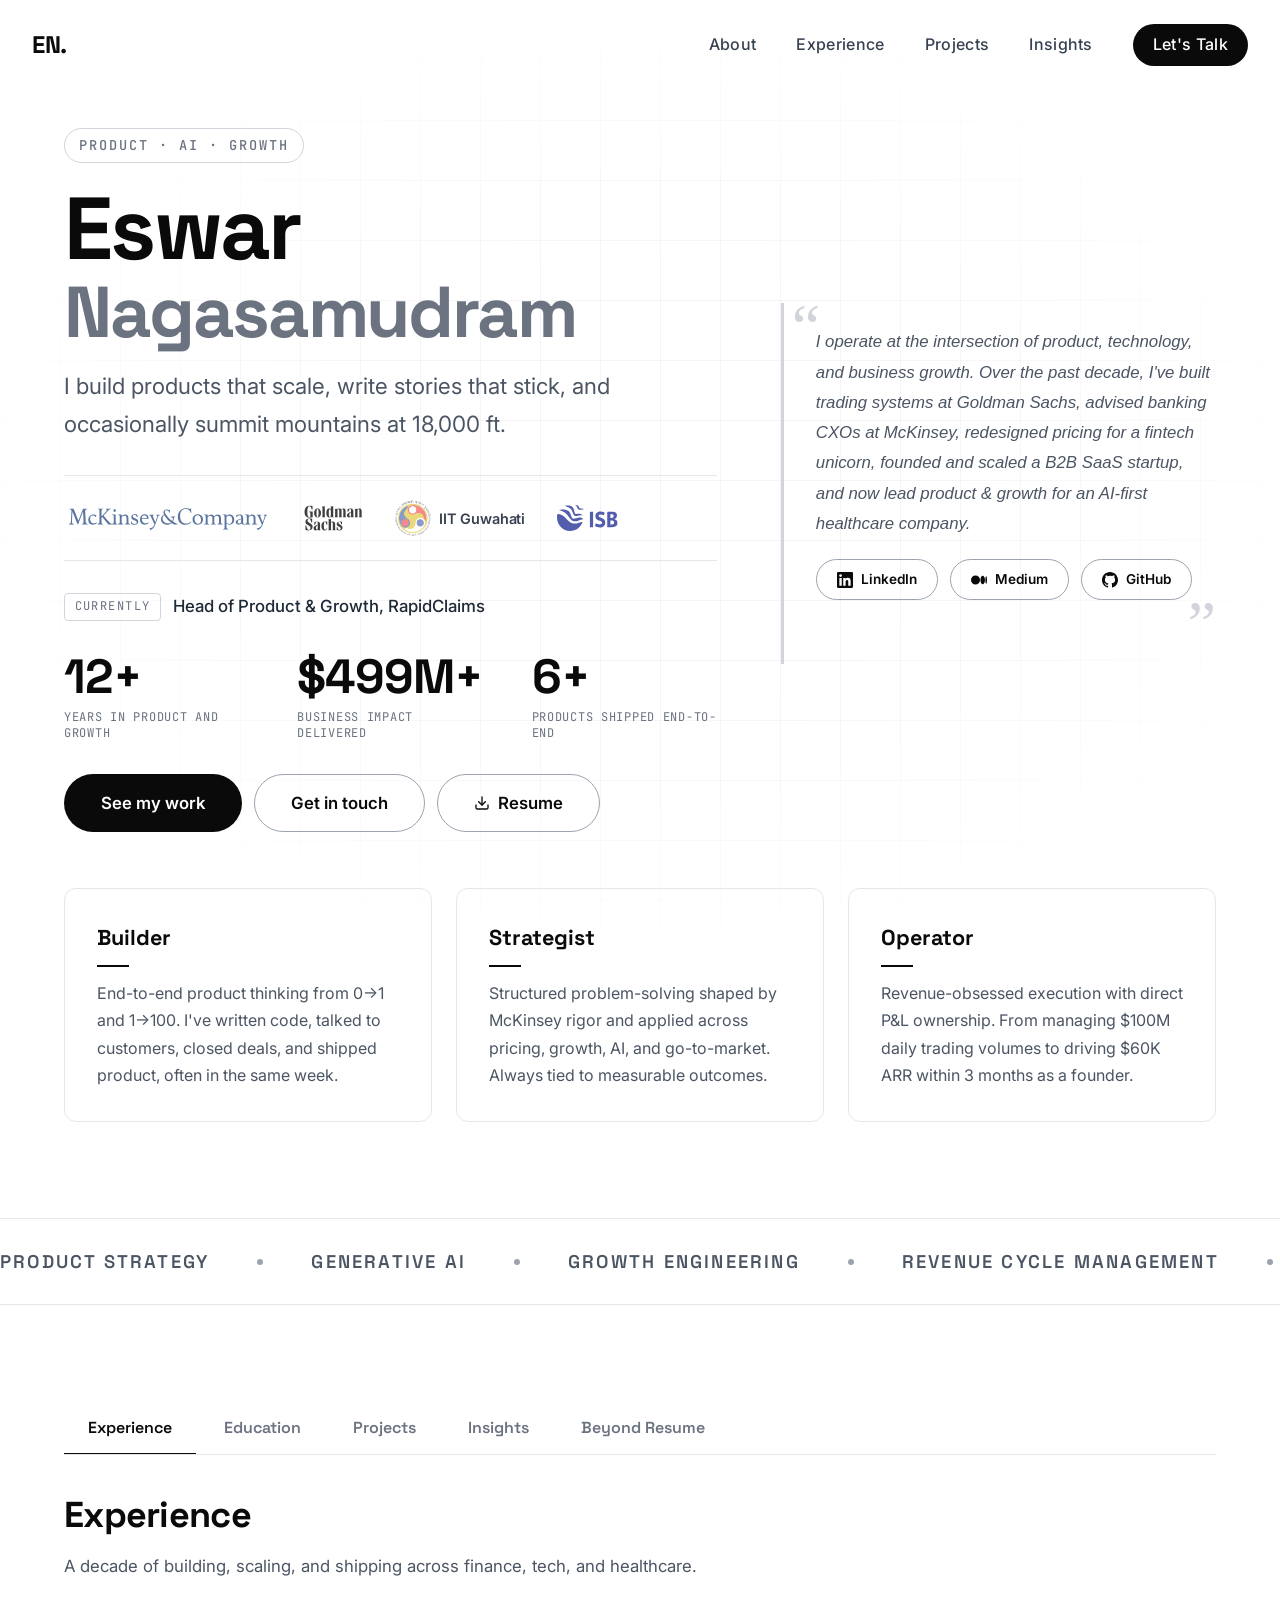
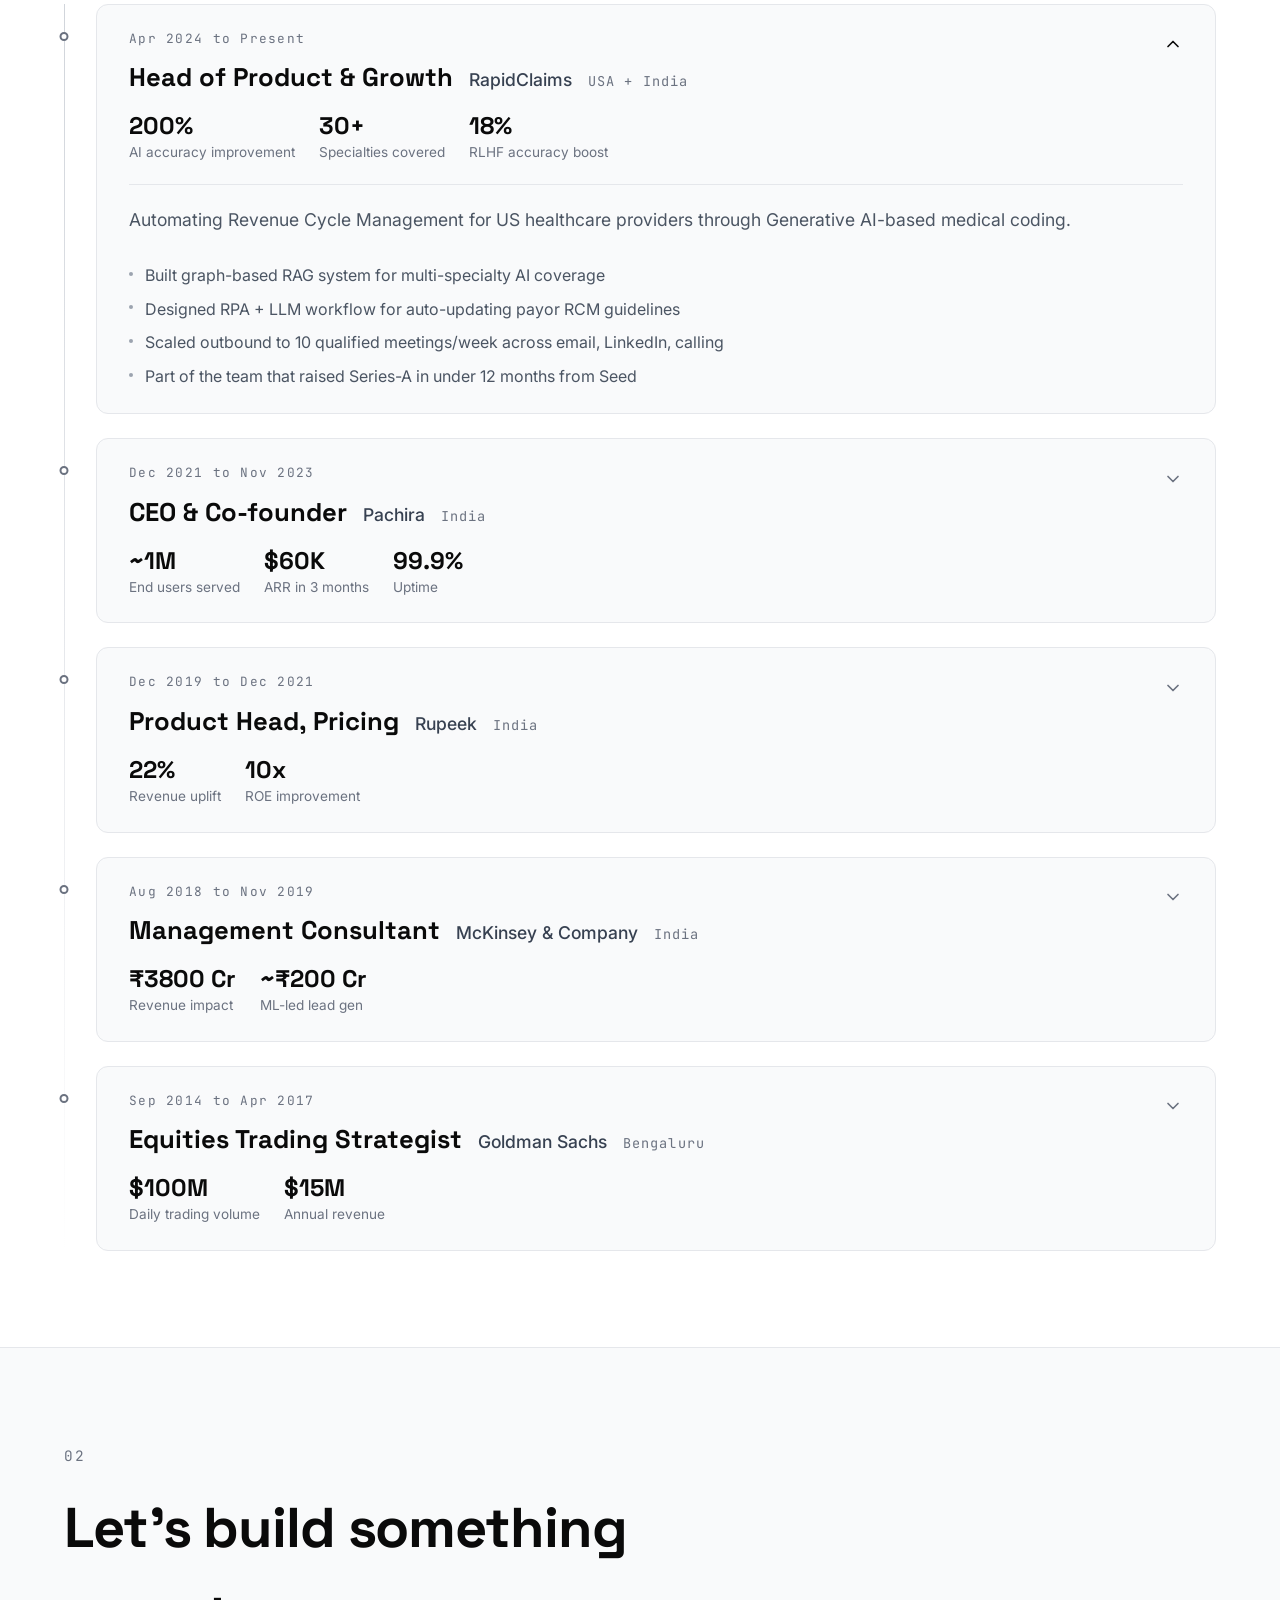
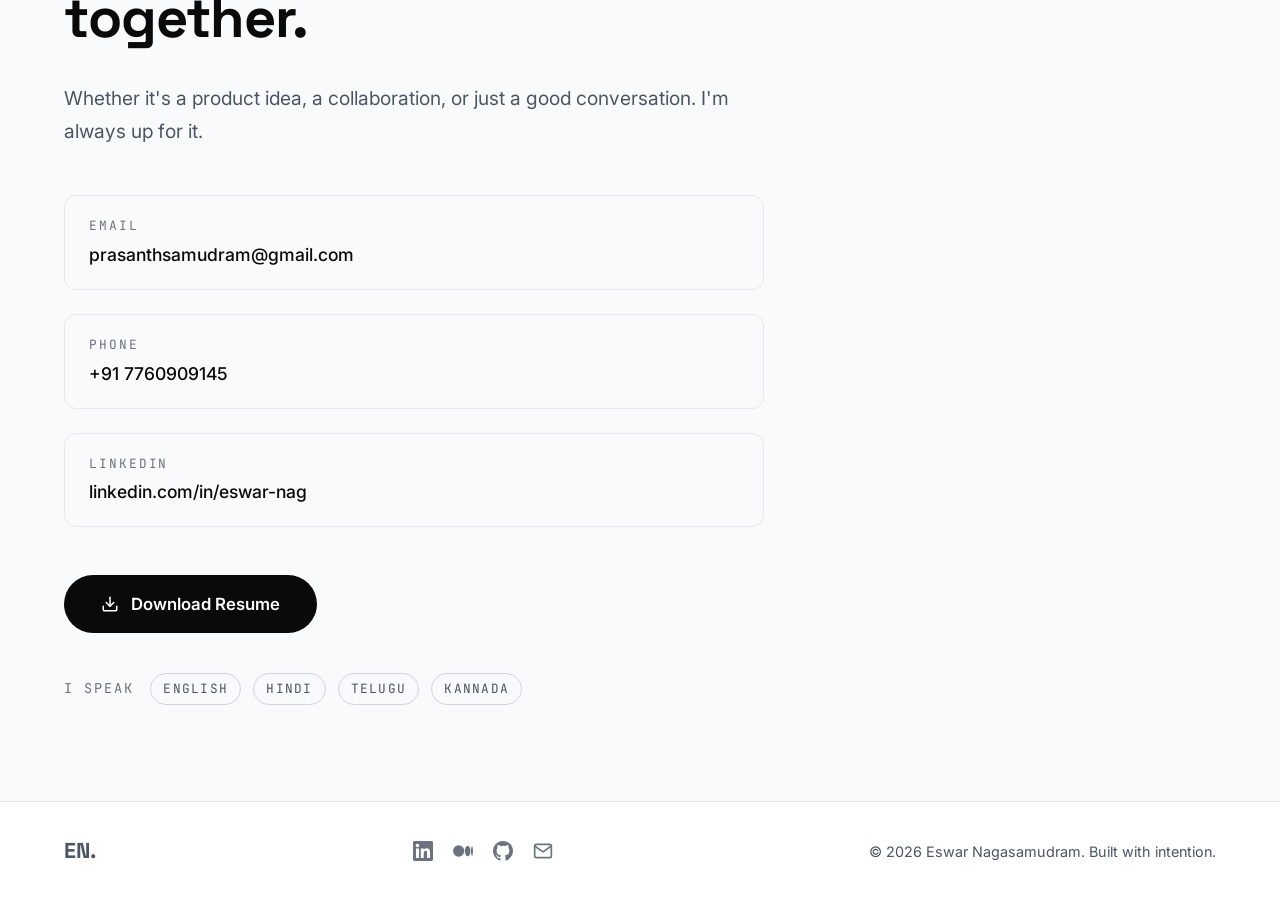
==== commit 3ba11643: "Fix mobile responsiveness: reduce padding, font sizes, and prevent text overflow Container padding w" ====
--- a/index.html
+++ b/index.html
@@ -16,7 +16,7 @@
   <link rel="preconnect" href="https://fonts.googleapis.com">
   <link rel="preconnect" href="https://fonts.gstatic.com" crossorigin>
   <link href="https://fonts.googleapis.com/css2?family=Inter:wght@300;400;500;600;700;800;900&family=Space+Grotesk:wght@400;500;600;700&family=JetBrains+Mono:wght@400;500&display=swap" rel="stylesheet">
-  <link rel="stylesheet" href="style.css?v=3">
+  <link rel="stylesheet" href="style.css?v=4">
 </head>
 <body>
 
@@ -606,6 +606,6 @@
     </div>
   </footer>
 
-  <script src="script.js?v=3"></script>
+  <script src="script.js?v=4"></script>
 </body>
 </html>
--- a/style.css
+++ b/style.css
@@ -42,6 +42,7 @@
   color: var(--white);
   line-height: 1.6;
   overflow-x: hidden;
+  -webkit-text-size-adjust: 100%;
 }
 
 a {
@@ -609,7 +610,6 @@
 .tabs__panel-header .section__subtitle {
   font-size: 1.05rem;
   max-width: none;
-  white-space: nowrap;
 }
 
 /* --- Accordion Timeline --- */
@@ -1463,6 +1463,10 @@
 
 /* --- Responsive fine-tuning --- */
 @media (max-width: 767px) {
+  .container {
+    padding: 0 1.25rem;
+  }
+
   .hero {
     padding: 5.5rem 0 2.5rem;
   }
@@ -1482,11 +1486,23 @@
   }
 
   .timeline {
-    padding-left: 1.5rem;
+    padding-left: 1.25rem;
   }
 
   .timeline__card {
-    padding: 1.5rem;
+    padding: 1.25rem;
+  }
+
+  .timeline__role {
+    font-size: 1.2rem;
+  }
+
+  .timeline__company {
+    font-size: 1rem;
+  }
+
+  .timeline__desc {
+    font-size: 1rem;
   }
 
   .timeline__highlights {
@@ -1494,16 +1510,33 @@
     gap: 1rem;
   }
 
-  .section {
-    padding: 4rem 0;
+  .timeline__highlight-metric {
+    font-size: 1.25rem;
   }
 
   .contact {
-    padding: 4rem 0;
+    padding: 3.5rem 0;
+  }
+
+  .contact__desc {
+    font-size: 1.05rem;
+  }
+
+  .contact__link {
+    padding: 1rem 1.25rem;
+  }
+
+  .contact__link-value {
+    font-size: 1rem;
+    word-break: break-all;
   }
 
   .hero__credentials {
-    gap: 1rem;
+    gap: 0.75rem 1rem;
+  }
+
+  .credential__logo {
+    height: 24px;
   }
 
   .credential__logo--wide {
@@ -1525,9 +1558,13 @@
     gap: 0.4rem;
   }
 
+  .hero__role-title {
+    font-size: 0.95rem;
+  }
+
   .hero__stats {
     flex-wrap: wrap;
-    gap: 1.5rem;
+    gap: 1.25rem;
   }
 
   .hero__top {
@@ -1536,7 +1573,43 @@
   }
 
   .hero__summary {
-    padding: 1rem 0 1rem 1.5rem;
+    padding: 1rem 0 1rem 1.25rem;
+  }
+
+  .hero__summary p {
+    font-size: 0.95rem;
+  }
+
+  .hero__actions {
+    flex-wrap: wrap;
+    gap: 0.5rem;
+  }
+
+  .hero__social {
+    flex-wrap: wrap;
+    gap: 0.5rem;
+  }
+
+  .btn {
+    font-size: 0.95rem;
+    padding: 0.75rem 1.5rem;
+  }
+
+  .btn--sm {
+    font-size: 0.8rem;
+    padding: 0.5rem 1rem;
+  }
+
+  .pillar {
+    padding: 1.5rem;
+  }
+
+  .pillar__title {
+    font-size: 1.15rem;
+  }
+
+  .pillar__desc {
+    font-size: 0.95rem;
   }
 
   .footer__inner {
@@ -1550,15 +1623,113 @@
     padding: 0.75rem 0.85rem;
   }
 
+  .tabs__panel-header .section__subtitle {
+    font-size: 0.95rem;
+  }
+
+  .edu-card {
+    padding: 1.5rem;
+  }
+
+  .edu-card__logo {
+    font-size: 1.75rem;
+    margin-bottom: 1rem;
+  }
+
+  .edu-card__school {
+    font-size: 1.1rem;
+  }
+
+  .project-card {
+    padding: 1.5rem;
+  }
+
+  .project-card__number {
+    font-size: 2.25rem;
+    margin-bottom: 1rem;
+  }
+
+  .project-card__title {
+    font-size: 1.3rem;
+  }
+
+  .project-card__desc {
+    font-size: 0.95rem;
+    margin-bottom: 1.25rem;
+  }
+
+  .writing-card {
+    padding: 1.5rem;
+  }
+
+  .writing-card__title {
+    font-size: 1.2rem;
+  }
+
+  .writing-card__excerpt {
+    font-size: 0.95rem;
+  }
+
+  .extra-card {
+    padding: 1.75rem 1.25rem;
+  }
+
+  .extra-card__title {
+    font-size: 1.1rem;
+  }
+
+  .extra-card__desc {
+    font-size: 0.9rem;
+  }
+
+  .nav {
+    padding: 1.25rem 1.25rem;
+  }
+
+  .nav.scrolled {
+    padding: 0.85rem 1.25rem;
+  }
+}
+
+@media (max-width: 374px) {
+  .container {
+    padding: 0 1rem;
+  }
+
+  .hero__badge {
+    font-size: 0.75rem;
+    padding: 0.25rem 0.65rem;
+  }
+
+  .hero__stats {
+    gap: 1rem;
+  }
+
+  .stat__label {
+    font-size: 0.7rem;
+  }
+
+  .btn {
+    font-size: 0.85rem;
+    padding: 0.65rem 1.25rem;
+  }
+
+  .tabs__btn {
+    font-size: 0.78rem;
+    padding: 0.65rem 0.65rem;
+  }
+
   .timeline__card {
+    padding: 1rem;
+  }
+
+  .timeline__role {
+    font-size: 1.1rem;
+  }
+
+  .edu-card,
+  .project-card,
+  .writing-card {
     padding: 1.25rem;
   }
-
-  .timeline__highlights {
-    gap: 1rem;
-  }
-
-  .timeline__highlight-metric {
-    font-size: 1.25rem;
-  }
-}
+}
